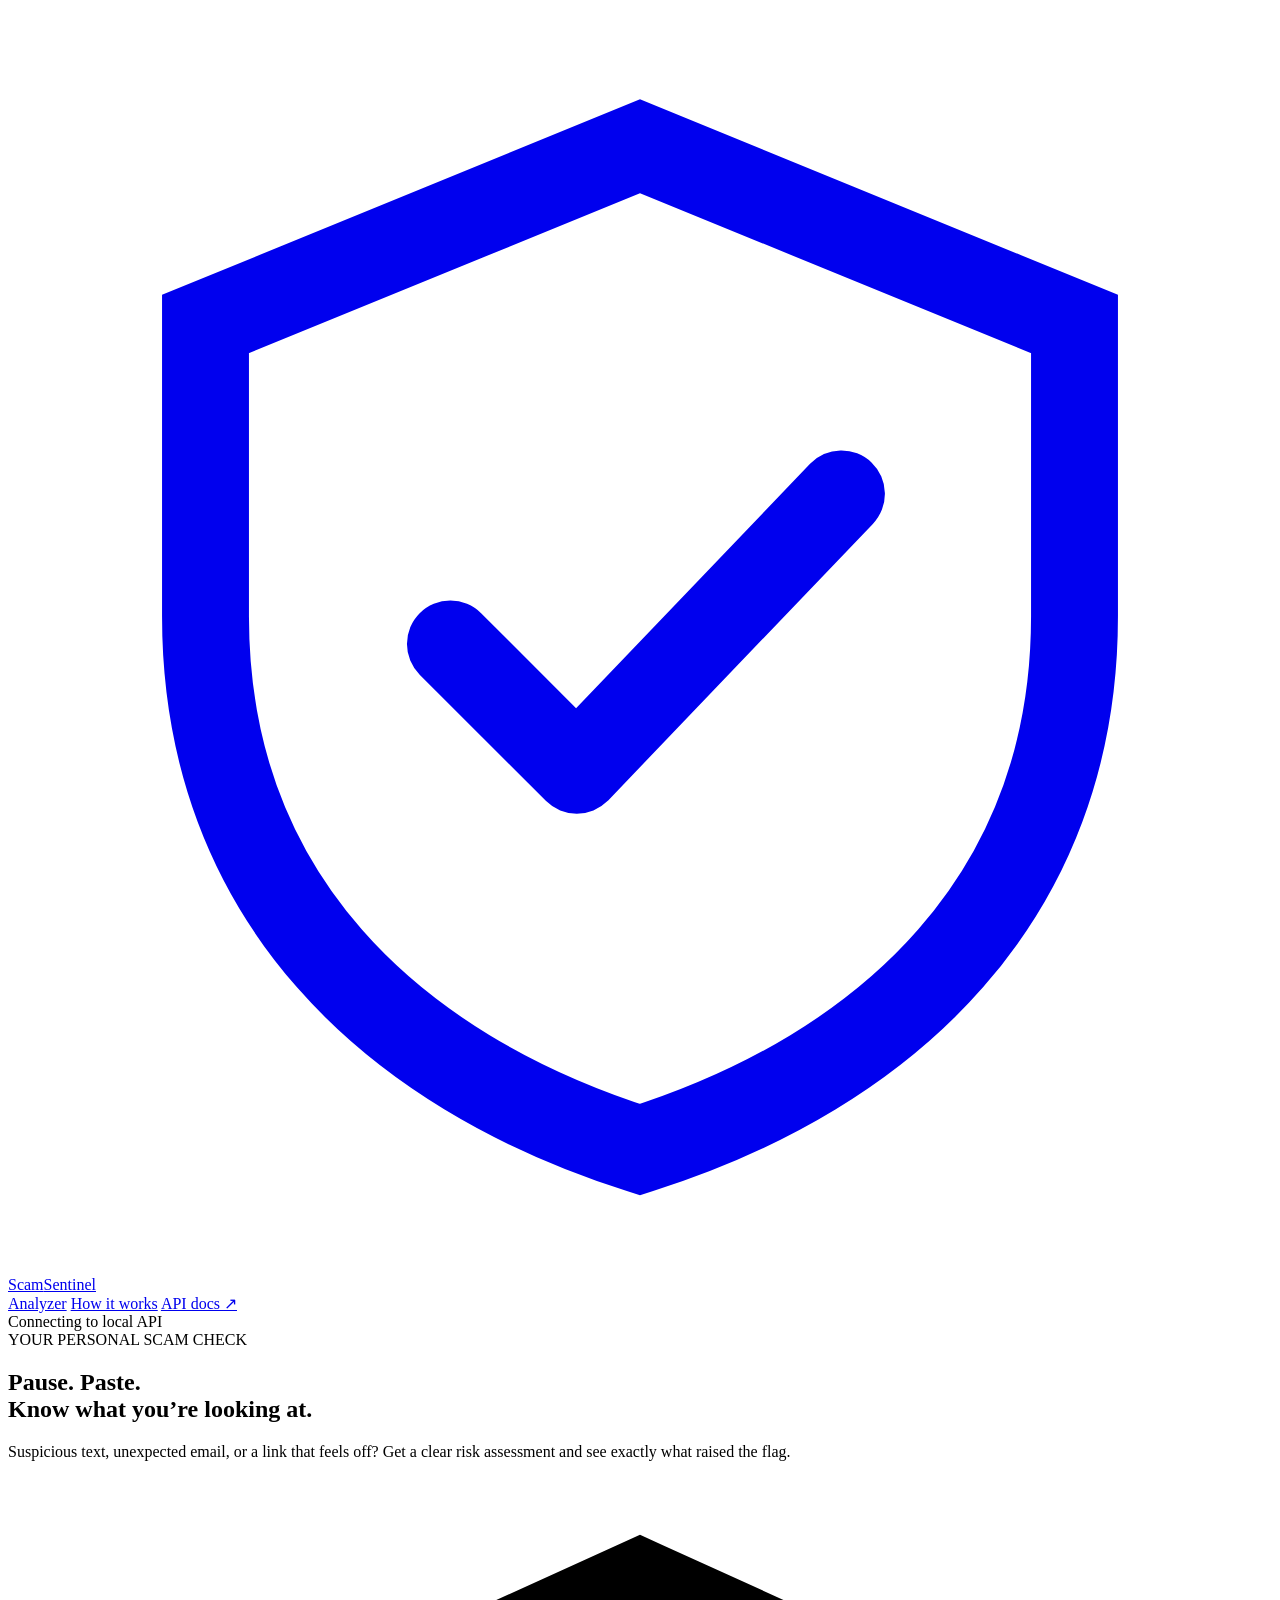
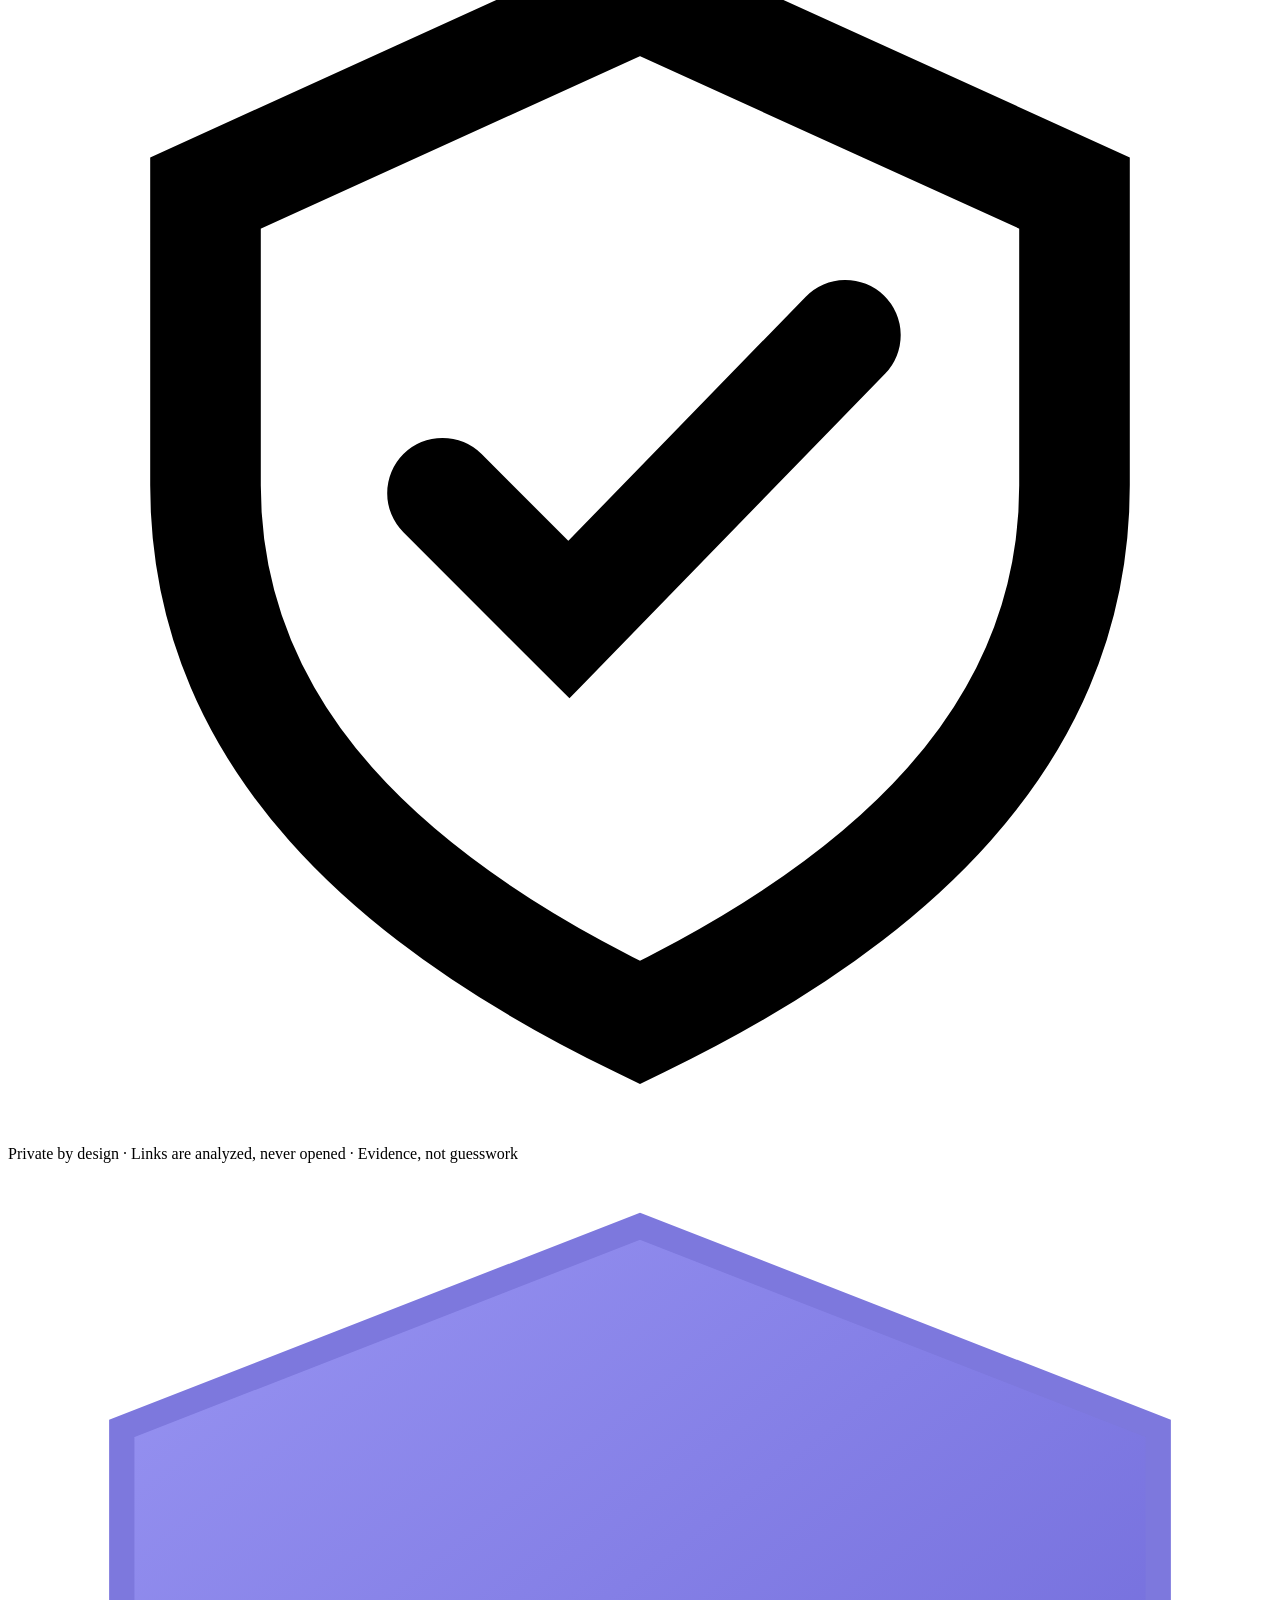
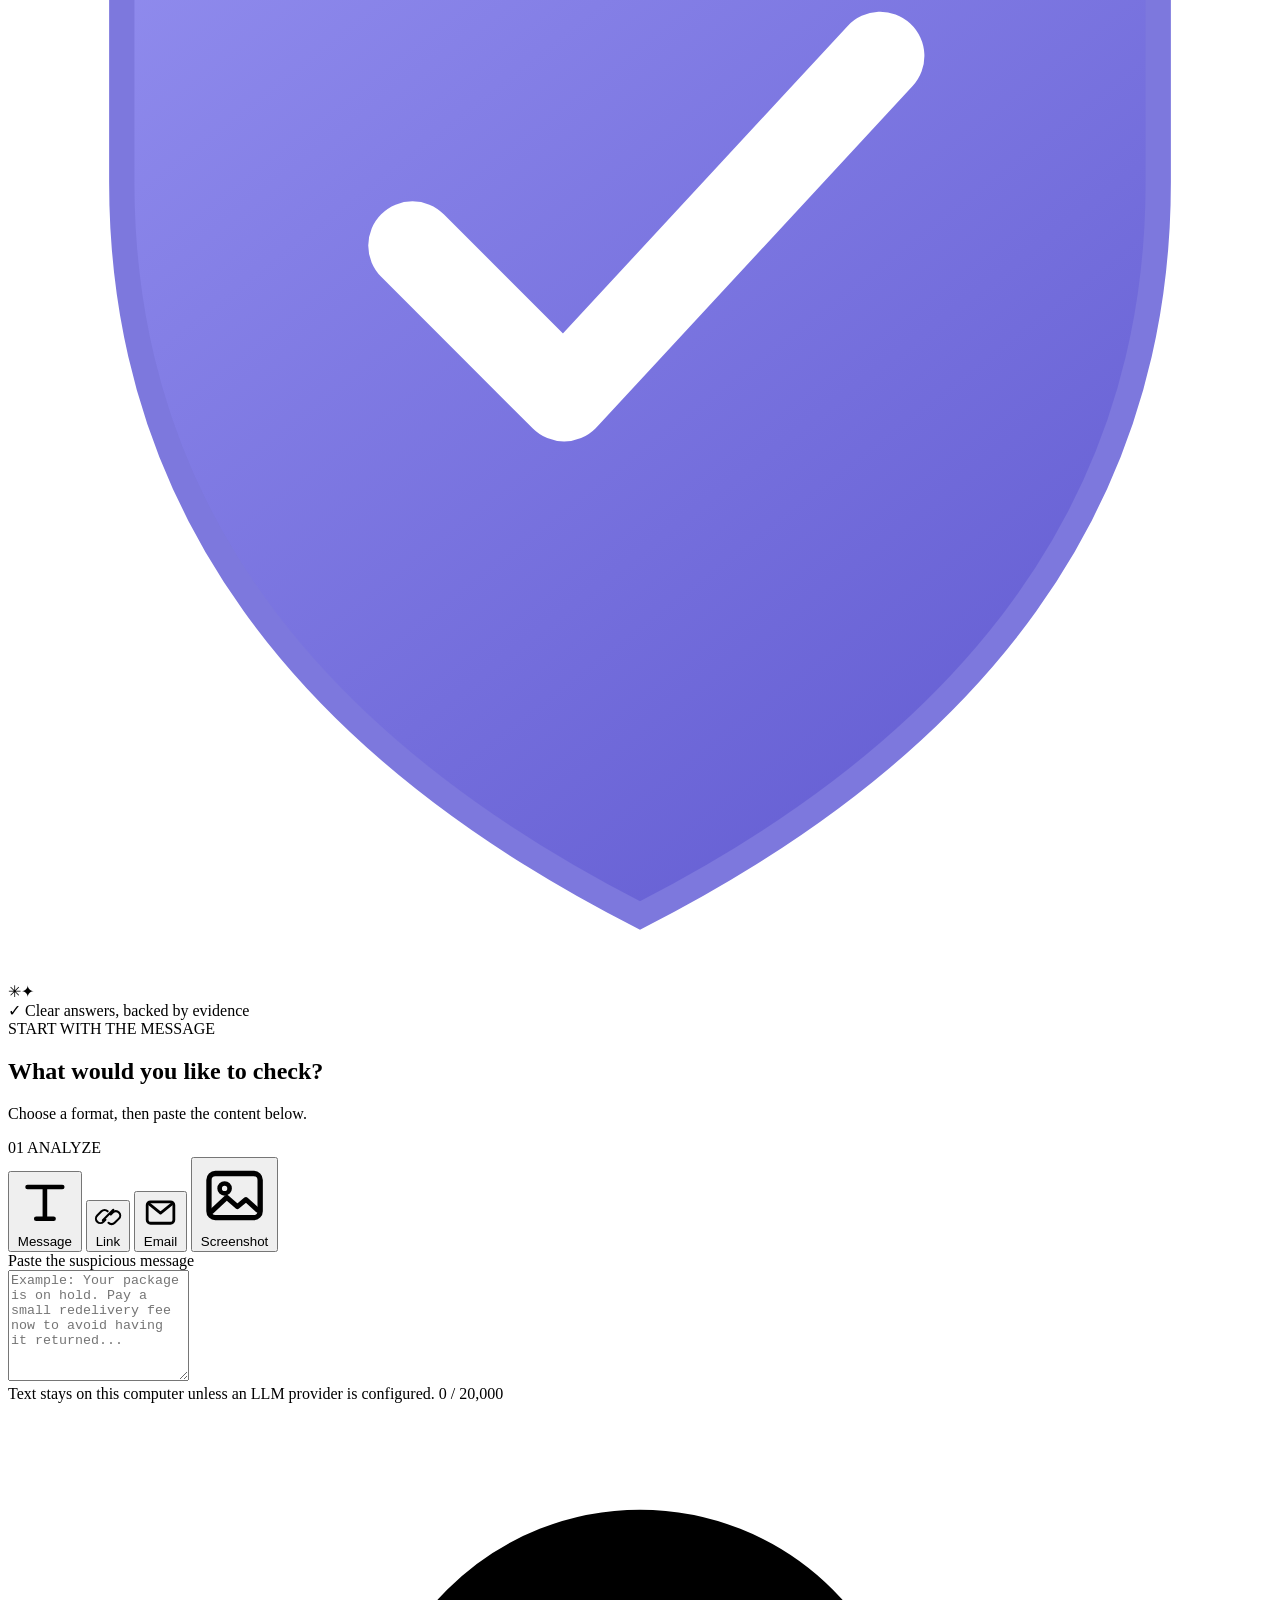
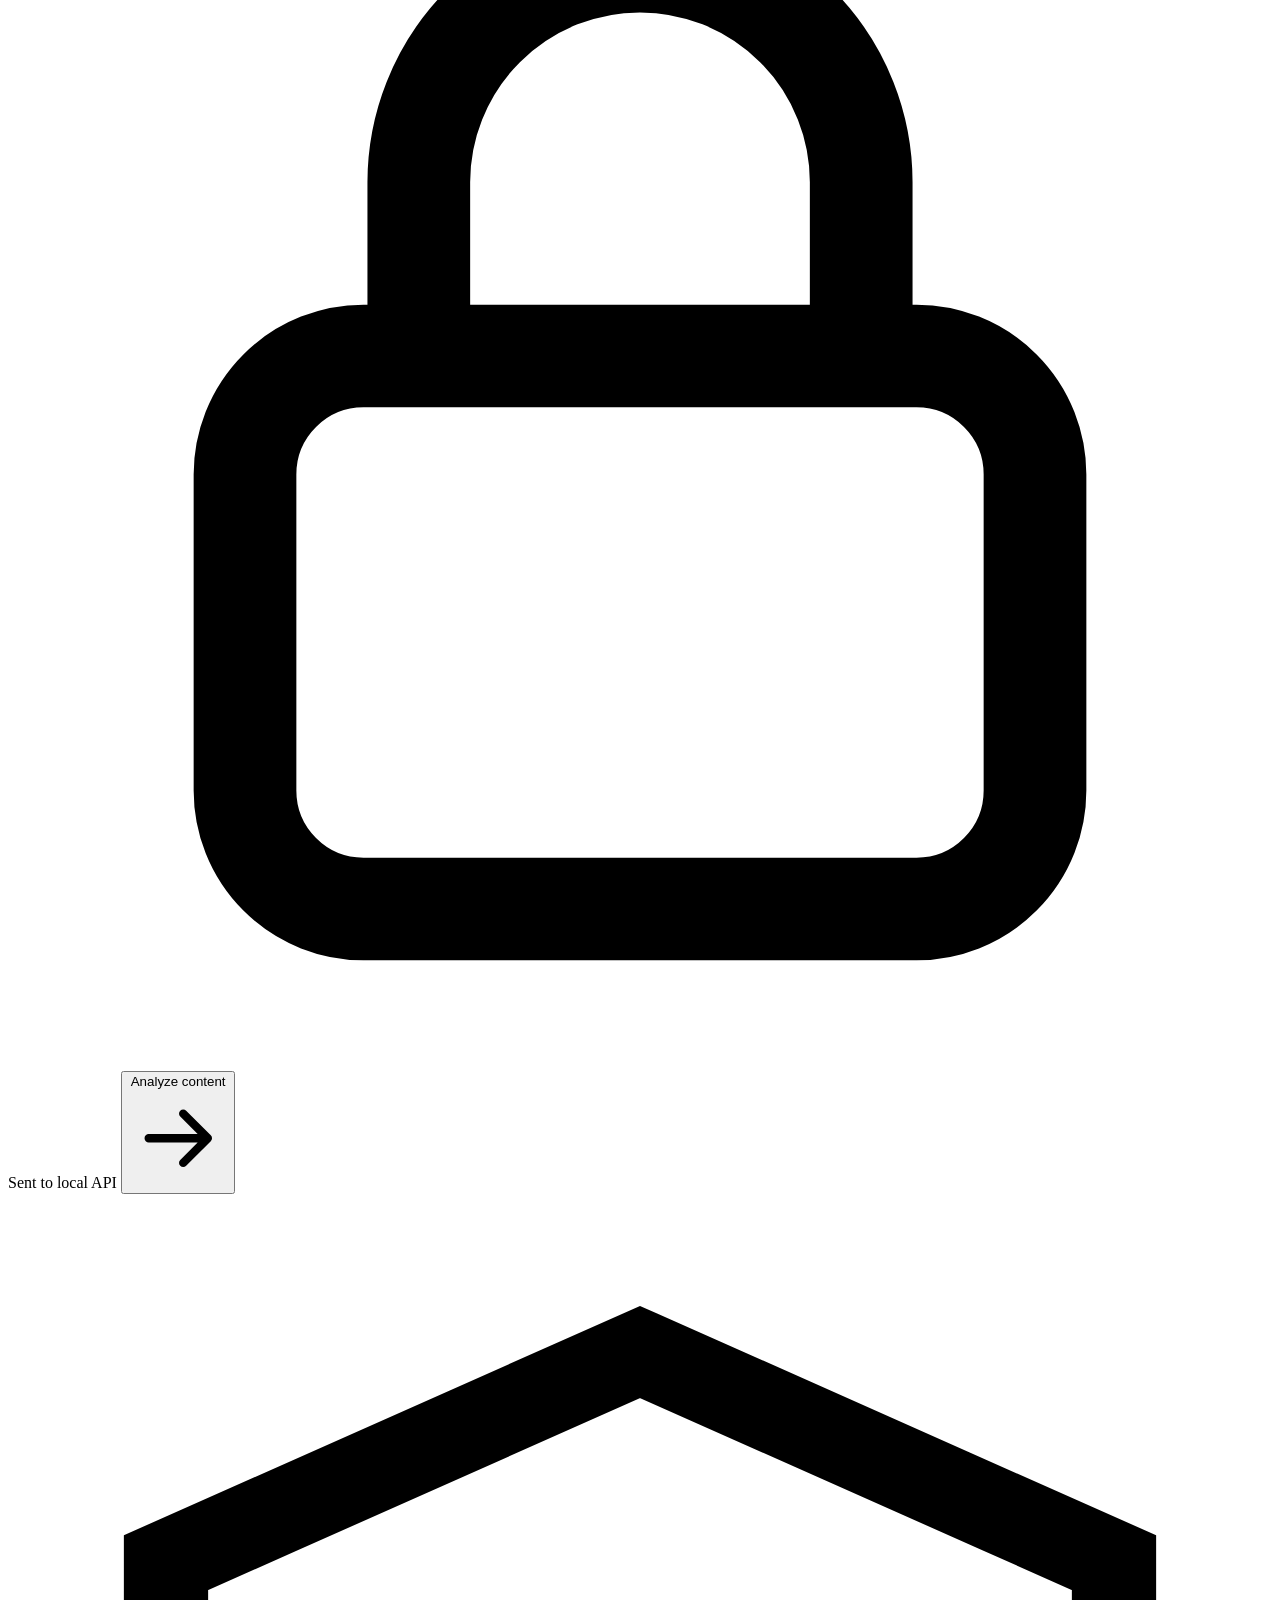
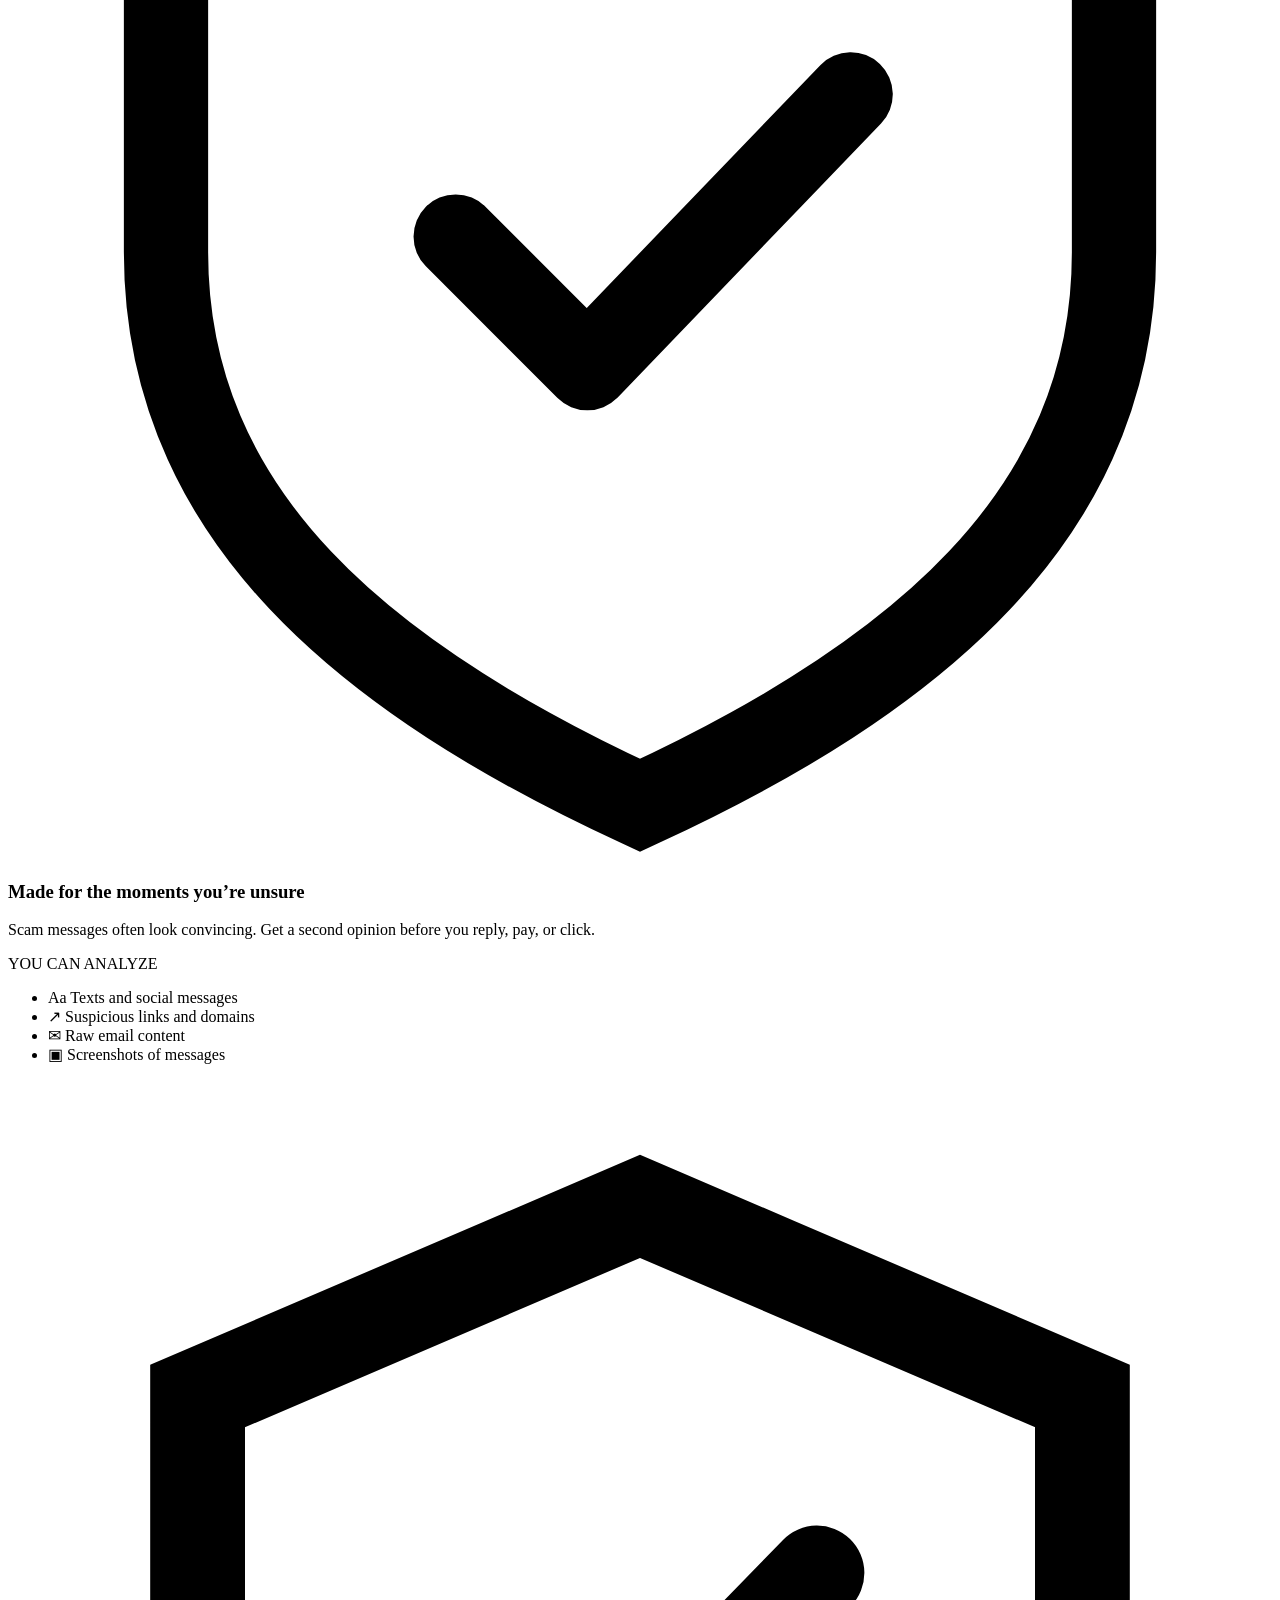
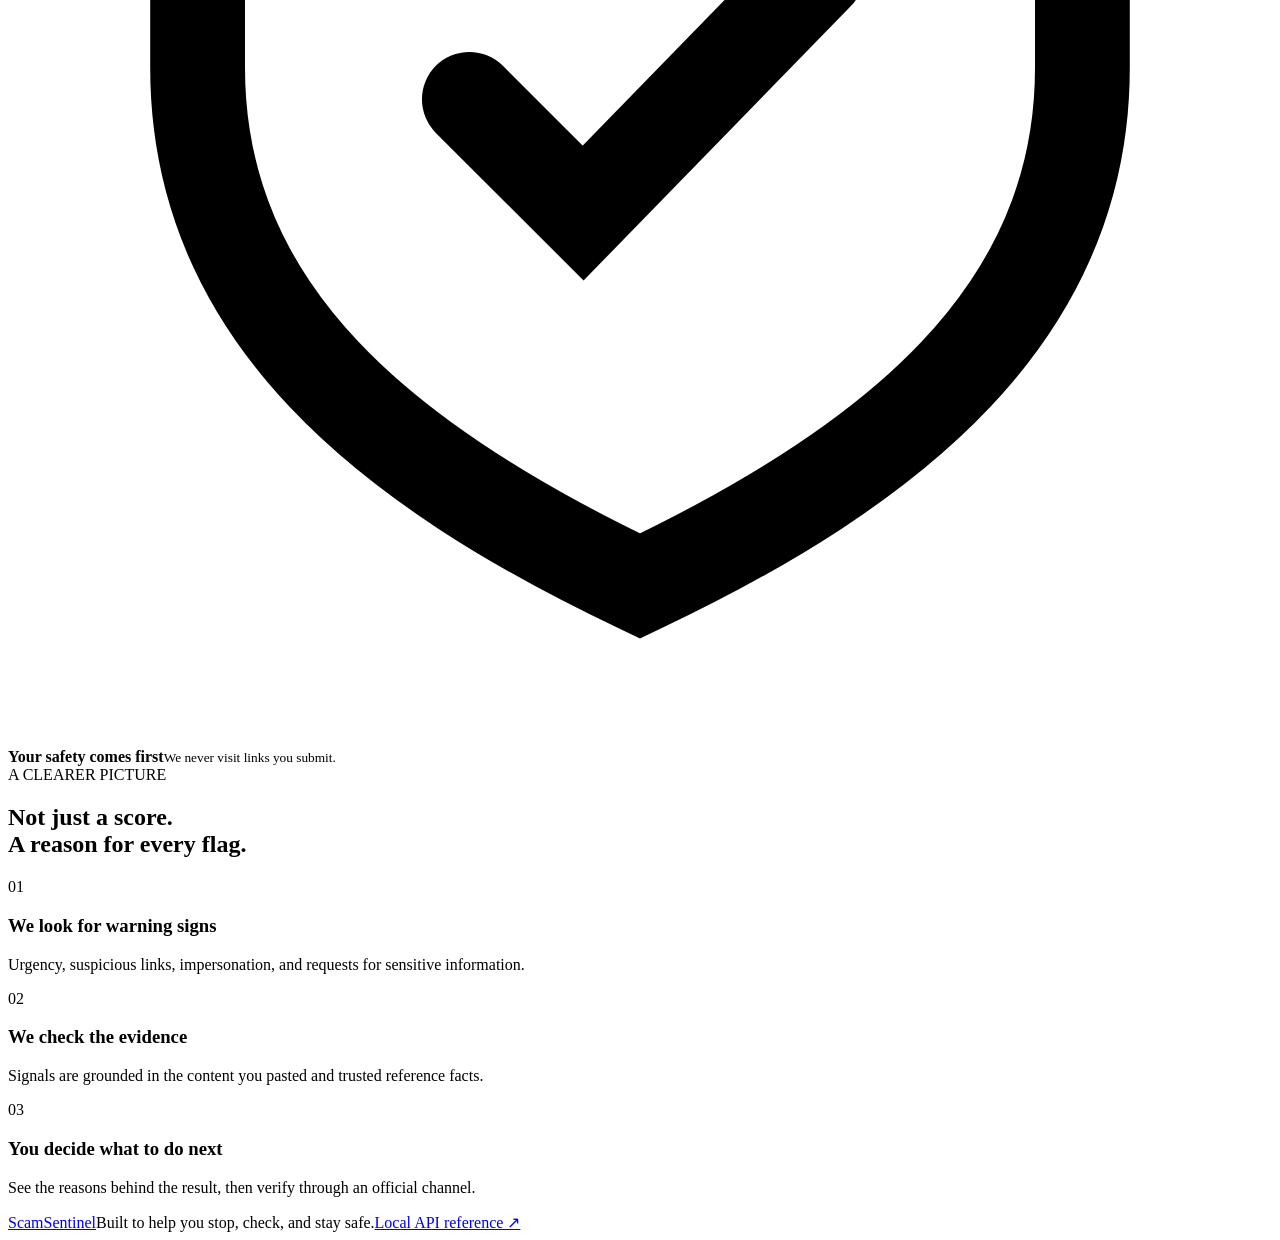
==== scamsentinel/web/index.html @ 1652f9c6 "fact-check summary" ====
<!doctype html>
<html lang="en">
  <head>
    <meta charset="utf-8">
    <meta name="viewport" content="width=device-width, initial-scale=1">
    <meta name="theme-color" content="#f7f8fc">
    <meta name="description" content="Check suspicious messages, links, and emails with ScamSentinel.">
    <title>ScamSentinel — Know before you click</title>
    <link rel="stylesheet" href="/static/app.css">
    <script src="/static/app.js" defer></script>
  </head>
  <body>
    <header class="topbar">
      <a class="brand" href="/" aria-label="ScamSentinel home">
        <span class="brand-mark" aria-hidden="true">
          <svg viewBox="0 0 32 32" fill="none">
            <path d="M16 3.5 27 8v7.4c0 7.1-4.7 11.5-11 13.5-6.3-2-11-6.4-11-13.5V8l11-4.5Z" stroke="currentColor" stroke-width="2.2"/>
            <path d="m11.2 16.1 3.2 3.2 6.7-7" stroke="currentColor" stroke-width="2.2" stroke-linecap="round" stroke-linejoin="round"/>
          </svg>
        </span>
        <span>Scam<span class="brand-light">Sentinel</span></span>
      </a>
      <nav class="topnav" aria-label="Main navigation">
        <a class="nav-link active" href="#analyzer">Analyzer</a>
        <a class="nav-link" href="#how-it-works">How it works</a>
        <a class="nav-link docs-link" href="/docs" target="_blank" rel="noreferrer">API docs <span aria-hidden="true">↗</span></a>
      </nav>
      <div class="local-status" id="api-status" role="status">
        <span class="status-dot"></span><span>Connecting to local API</span>
      </div>
    </header>

    <main>
      <section class="hero" id="analyzer">
        <div class="hero-copy">
          <div class="eyebrow"><span class="eyebrow-line"></span> YOUR PERSONAL SCAM CHECK</div>
          <h1>Pause. Paste.<br><span>Know what you’re looking at.</span></h1>
          <p class="hero-description">Suspicious text, unexpected email, or a link that feels off? Get a clear risk assessment and see exactly what raised the flag.</p>
          <div class="hero-assurance">
            <span><svg viewBox="0 0 16 16" aria-hidden="true"><path d="M8 1.5 13.5 4v3.7c0 3.2-2.4 5.3-5.5 6.8-3.1-1.5-5.5-3.6-5.5-6.8V4L8 1.5Z" fill="none" stroke="currentColor" stroke-width="1.4"/><path d="m5.5 7.8 1.6 1.6 3.5-3.6" fill="none" stroke="currentColor" stroke-width="1.4" stroke-linecap="round"/></svg> Private by design</span>
            <span class="assurance-separator">·</span>
            <span>Links are analyzed, never opened</span>
            <span class="assurance-separator">·</span>
            <span>Evidence, not guesswork</span>
          </div>
        </div>
        <div class="hero-art" aria-hidden="true">
          <div class="orbit orbit-one"></div>
          <div class="orbit orbit-two"></div>
          <div class="hero-shield">
            <svg viewBox="0 0 100 112" fill="none">
              <path d="M50 5 91 21v28c0 28-17.5 46-41 58C26.5 95 9 77 9 49V21L50 5Z" fill="url(#shieldFill)" stroke="#7D78DD" stroke-width="2"/>
              <path d="m32 54 12 12 25-27" stroke="white" stroke-width="7" stroke-linecap="round" stroke-linejoin="round"/>
              <defs><linearGradient id="shieldFill" x1="15" y1="8" x2="87" y2="101" gradientUnits="userSpaceOnUse"><stop stop-color="#9692F1"/><stop offset="1" stop-color="#625BD1"/></linearGradient></defs>
            </svg>
          </div>
          <span class="art-spark spark-one">✳</span><span class="art-spark spark-two">✦</span>
          <div class="floating-note"><span class="note-check">✓</span> Clear answers, backed by evidence</div>
        </div>
      </section>

      <section class="workspace" aria-label="Scam analysis workspace">
        <div class="analyzer-card">
          <div class="card-heading">
            <div>
              <div class="section-label">START WITH THE MESSAGE</div>
              <h2>What would you like to check?</h2>
              <p>Choose a format, then paste the content below.</p>
            </div>
            <div class="step-badge"><span>01</span> ANALYZE</div>
          </div>

          <div class="input-tabs" role="tablist" aria-label="Content type">
            <button class="input-tab selected" type="button" role="tab" aria-selected="true" data-mode="text">
              <svg viewBox="0 0 20 20" aria-hidden="true"><path d="M4 4.5h12M10 4.5v11m-3 0h6" fill="none" stroke="currentColor" stroke-width="1.6" stroke-linecap="round"/></svg>
              Message
            </button>
            <button class="input-tab" type="button" role="tab" aria-selected="false" data-mode="url">
              <svg viewBox="0 0 20 20" aria-hidden="true"><path d="M8.1 11.9 6.7 13.3a3.1 3.1 0 0 1-4.4-4.4l3-3a3.1 3.1 0 0 1 4.4 0m2.2 2.2 1.4-1.4a3.1 3.1 0 0 1 4.4 4.4l-3 3a3.1 3.1 0 0 1-4.4 0m-4-1.9 7.4-7.4" fill="none" stroke="currentColor" stroke-width="1.5" stroke-linecap="round"/></svg>
              Link
            </button>
            <button class="input-tab" type="button" role="tab" aria-selected="false" data-mode="email">
              <svg viewBox="0 0 20 20" aria-hidden="true"><rect x="2.8" y="4.2" width="14.4" height="11.6" rx="1.8" fill="none" stroke="currentColor" stroke-width="1.5"/><path d="m4 5.5 6 4.8 6-4.8" fill="none" stroke="currentColor" stroke-width="1.5" stroke-linecap="round" stroke-linejoin="round"/></svg>
              Email
            </button>
            <button class="input-tab" type="button" role="tab" aria-selected="false" data-mode="image">
              <svg viewBox="0 0 20 20" aria-hidden="true"><rect x="2.8" y="3.8" width="14.4" height="12.4" rx="1.8" fill="none" stroke="currentColor" stroke-width="1.5"/><circle cx="7.2" cy="8" r="1.4" fill="none" stroke="currentColor" stroke-width="1.3"/><path d="m3.5 14.5 4.3-4 3 2.6 2.4-2 3.3 3" fill="none" stroke="currentColor" stroke-width="1.4" stroke-linecap="round" stroke-linejoin="round"/></svg>
              Screenshot
            </button>
          </div>

          <form id="analysis-form">
            <label class="input-label" id="content-label" for="content-input">Paste the suspicious message</label>
            <div class="input-shell" id="text-shell">
              <textarea id="content-input" name="content" rows="7" maxlength="20000" placeholder="Example: Your package is on hold. Pay a small redelivery fee now to avoid having it returned..."></textarea>
              <div class="input-footer">
                <span class="input-hint" id="input-hint">Text stays on this computer unless an LLM provider is configured.</span>
                <span class="character-count"><span id="char-count">0</span> / 20,000</span>
              </div>
            </div>
            <div class="input-shell image-shell" id="image-shell" hidden>
              <input class="image-input" id="image-input" type="file" accept="image/png,image/jpeg,image/webp">
              <label class="image-drop" for="image-input">
                <img class="image-preview" id="image-preview" alt="Selected screenshot" hidden>
                <span class="image-drop-text" id="image-drop-text">Choose a screenshot or drop it here<small>PNG, JPEG or WebP · up to 5 MB</small></span>
              </label>
              <div class="input-footer">
                <span class="input-hint">The screenshot is sent to Groq’s vision model to read its text. Location and other metadata are removed first.</span>
                <span class="character-count" id="image-meta"></span>
              </div>
            </div>
            <div class="form-actions">
              <span class="secure-note"><svg viewBox="0 0 16 16" aria-hidden="true"><rect x="3" y="7" width="10" height="7" rx="1.5" fill="none" stroke="currentColor" stroke-width="1.3"/><path d="M5.2 7V4.8a2.8 2.8 0 0 1 5.6 0V7" fill="none" stroke="currentColor" stroke-width="1.3"/></svg> Sent to local API</span>
              <button class="analyze-button" id="analyze-button" type="submit">
                <span class="button-label">Analyze content</span>
                <span class="button-spinner" aria-hidden="true"></span>
                <svg class="button-arrow" viewBox="0 0 20 20" aria-hidden="true"><path d="M4 10h12m-5-5 5 5-5 5" fill="none" stroke="currentColor" stroke-width="1.7" stroke-linecap="round" stroke-linejoin="round"/></svg>
              </button>
            </div>
            <p class="form-error" id="form-error" role="alert" hidden></p>
          </form>
        </div>

        <aside class="side-column">
          <div class="guide-card">
            <div class="guide-icon"><svg viewBox="0 0 24 24" aria-hidden="true"><path d="M12 3 21 7v5.5c0 5-3.8 8.1-9 10.5-5.2-2.4-9-5.5-9-10.5V7l9-4Z" fill="none" stroke="currentColor" stroke-width="1.6"/><path d="M8.5 12.2 11 14.7l5-5.2" fill="none" stroke="currentColor" stroke-width="1.6" stroke-linecap="round" stroke-linejoin="round"/></svg></div>
            <h3>Made for the moments you’re unsure</h3>
            <p>Scam messages often look convincing. Get a second opinion before you reply, pay, or click.</p>
            <div class="guide-divider"></div>
            <div class="guide-list-title">YOU CAN ANALYZE</div>
            <ul class="supported-list">
              <li><span class="list-icon">Aa</span> Texts and social messages</li>
              <li><span class="list-icon">↗</span> Suspicious links and domains</li>
              <li><span class="list-icon">✉</span> Raw email content</li>
              <li><span class="list-icon">▣</span> Screenshots of messages</li>
            </ul>
          </div>
          <div class="privacy-card">
            <span class="privacy-icon"><svg viewBox="0 0 20 20" aria-hidden="true"><path d="M10 2 17 5v4.3c0 3.9-3 6.3-7 8.2-4-1.9-7-4.3-7-8.2V5l7-3Z" fill="none" stroke="currentColor" stroke-width="1.5"/><path d="m7.3 9.8 1.8 1.8 3.7-3.8" fill="none" stroke="currentColor" stroke-width="1.5" stroke-linecap="round"/></svg></span>
            <span><strong>Your safety comes first</strong><small>We never visit links you submit.</small></span>
          </div>
        </aside>
      </section>

      <section class="result-section" id="result-section" aria-live="polite" hidden>
        <div class="result-heading">
          <div>
            <div class="section-label">YOUR ANALYSIS</div>
            <h2>Here’s what we found</h2>
          </div>
          <button class="text-button" id="new-analysis" type="button">← New analysis</button>
        </div>
        <div class="result-card" id="result-card">
          <div class="score-panel">
            <div class="score-ring" id="score-ring">
              <div class="score-inner"><strong id="risk-score">0</strong><span>of 100</span></div>
            </div>
            <span class="score-caption">RISK SCORE</span>
          </div>
          <div class="result-content">
            <div class="verdict-row"><span class="verdict-pill" id="verdict-pill"></span><span class="result-meta" id="result-meta"></span></div>
            <h3 id="result-title"></h3>
            <p class="result-summary" id="result-summary"></p>
            <div class="result-notes" id="result-notes" hidden></div>
            <div class="next-steps" id="next-steps" hidden>
              <div class="evidence-heading"><span>What to do next</span></div>
              <ol class="next-steps-list" id="next-steps-list"></ol>
            </div>
            <div class="domain-explanations" id="domain-explanations" hidden>
              <div class="evidence-heading"><span>Why the link looks fake</span></div>
              <div id="domain-explanations-list"></div>
            </div>
            <div class="fact-checks" id="fact-checks" hidden>
              <div class="evidence-heading"><span>Fact check</span><span id="fact-check-count"></span></div>
              <table class="fact-table">
                <thead><tr><th>Claim</th><th>Checked against</th><th>Result</th></tr></thead>
                <tbody id="fact-check-rows"></tbody>
              </table>
            </div>
            <div class="evidence-heading"><span>Signals detected</span><span id="signal-count"></span></div>
            <div class="evidence-list" id="evidence-list"></div>
            <div class="result-footer"><span id="analysis-id"></span><span>Use your judgment; this is an aid, not a guarantee.</span></div>
          </div>
        </div>
      </section>

      <section class="how-section" id="how-it-works">
        <div class="how-intro">
          <div class="section-label">A CLEARER PICTURE</div>
          <h2>Not just a score.<br><span>A reason for every flag.</span></h2>
        </div>
        <div class="how-step"><span class="how-number">01</span><div><h3>We look for warning signs</h3><p>Urgency, suspicious links, impersonation, and requests for sensitive information.</p></div></div>
        <div class="how-step"><span class="how-number">02</span><div><h3>We check the evidence</h3><p>Signals are grounded in the content you pasted and trusted reference facts.</p></div></div>
        <div class="how-step"><span class="how-number">03</span><div><h3>You decide what to do next</h3><p>See the reasons behind the result, then verify through an official channel.</p></div></div>
      </section>
    </main>

    <footer class="page-footer"><a class="footer-brand" href="/">ScamSentinel</a><span>Built to help you stop, check, and stay safe.</span><a href="/docs" target="_blank" rel="noreferrer">Local API reference ↗</a></footer>
  </body>
</html>
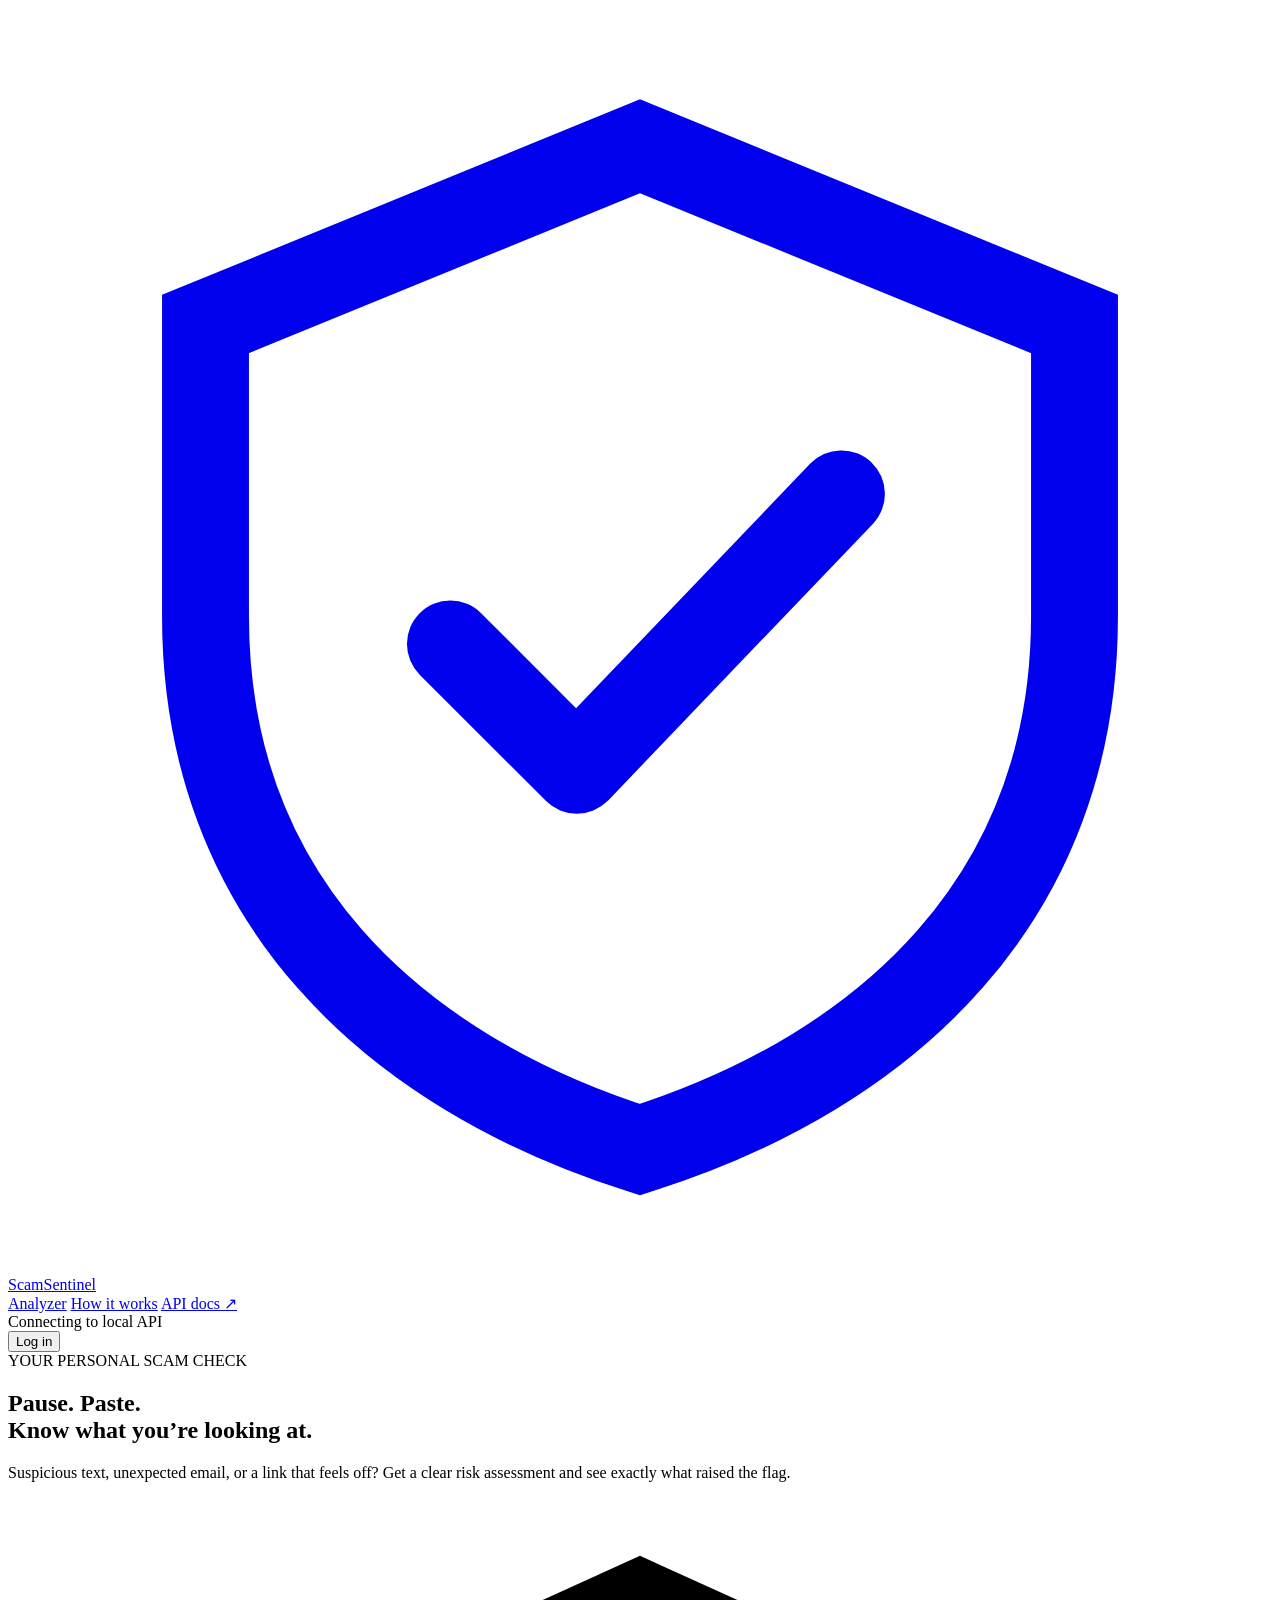
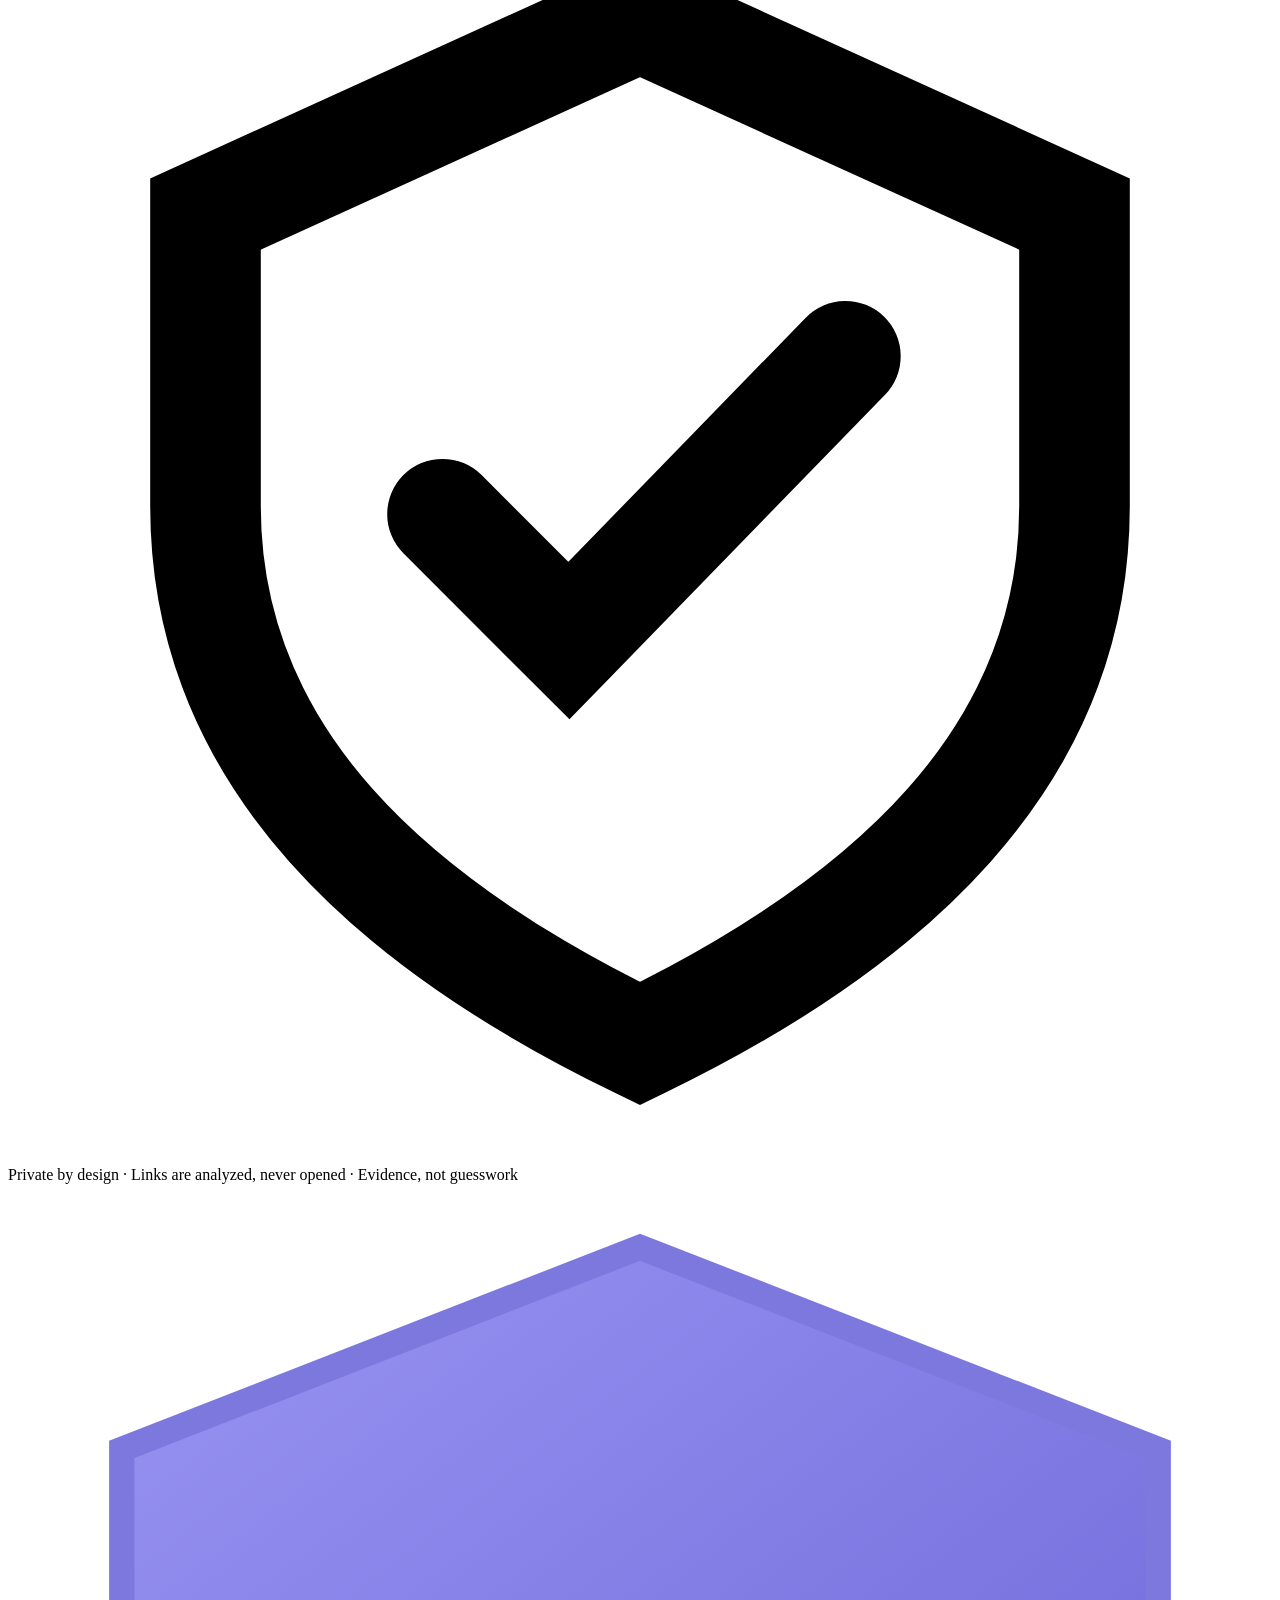
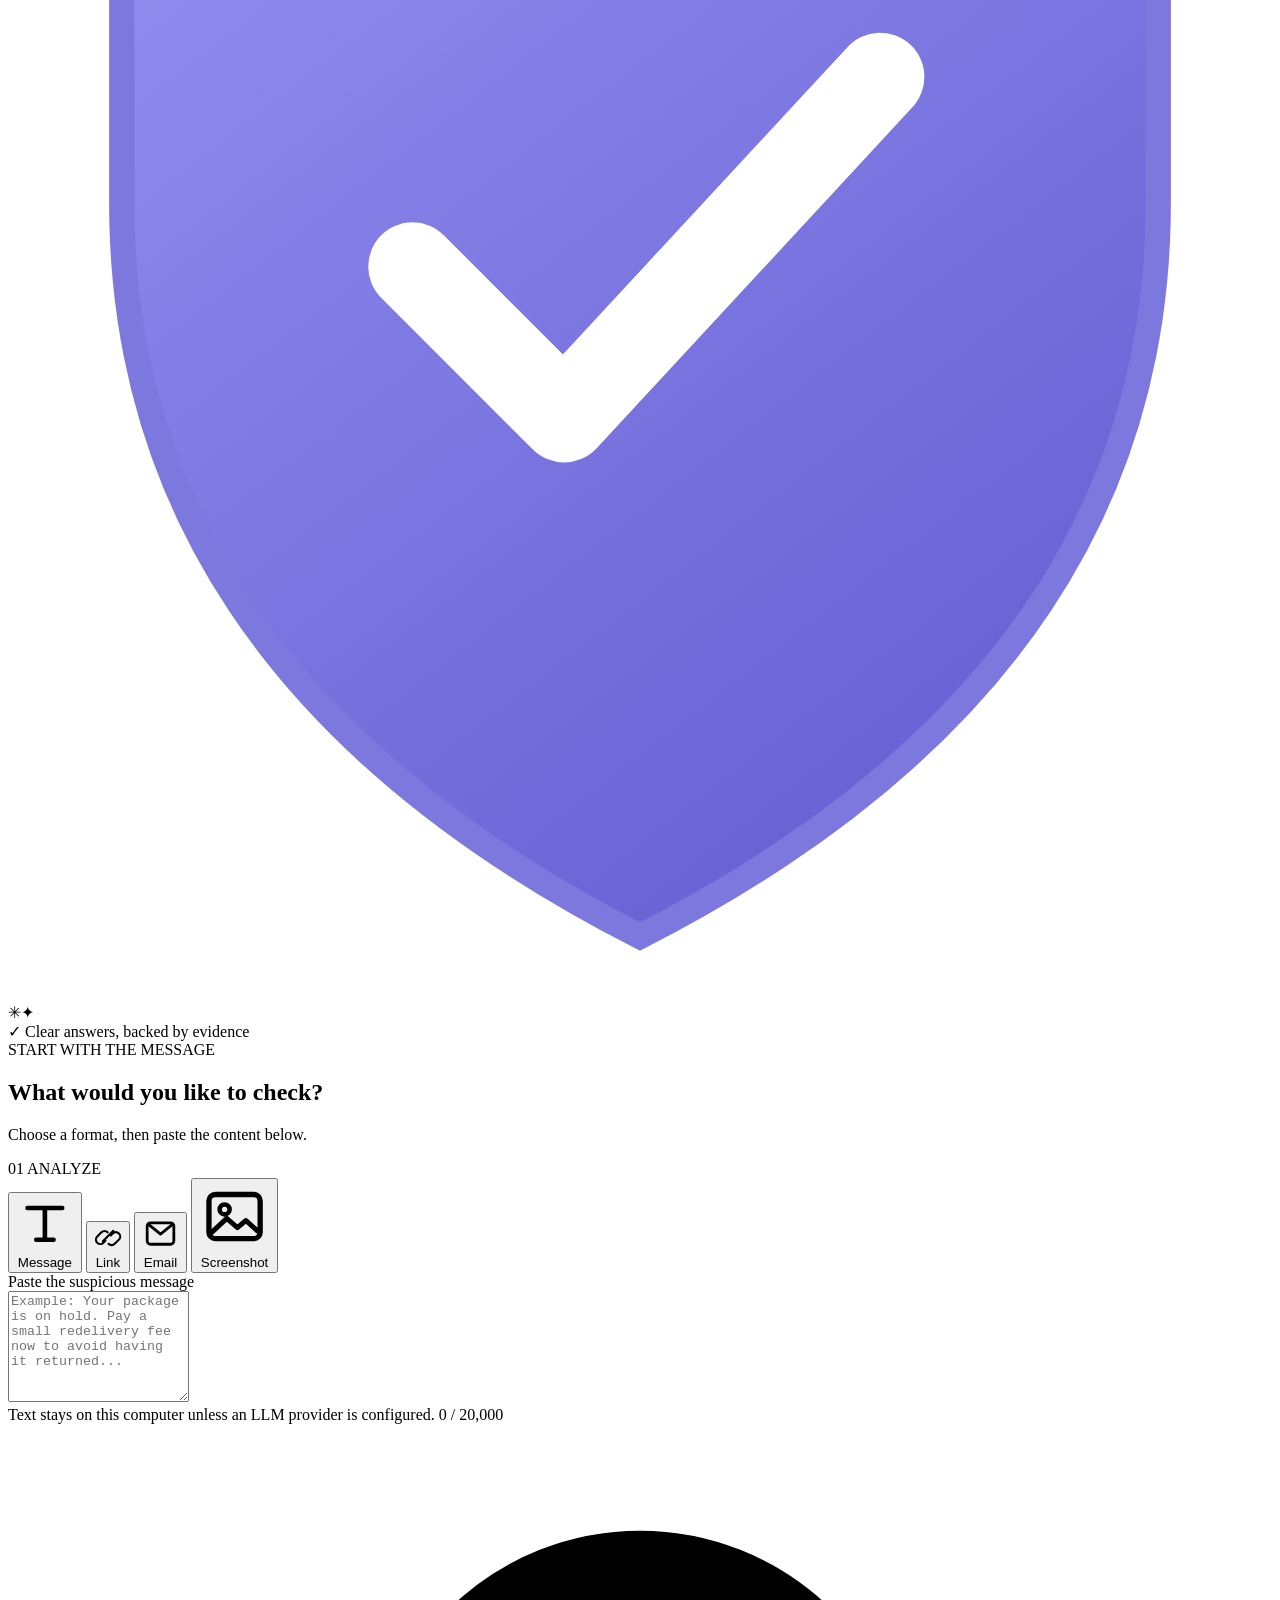
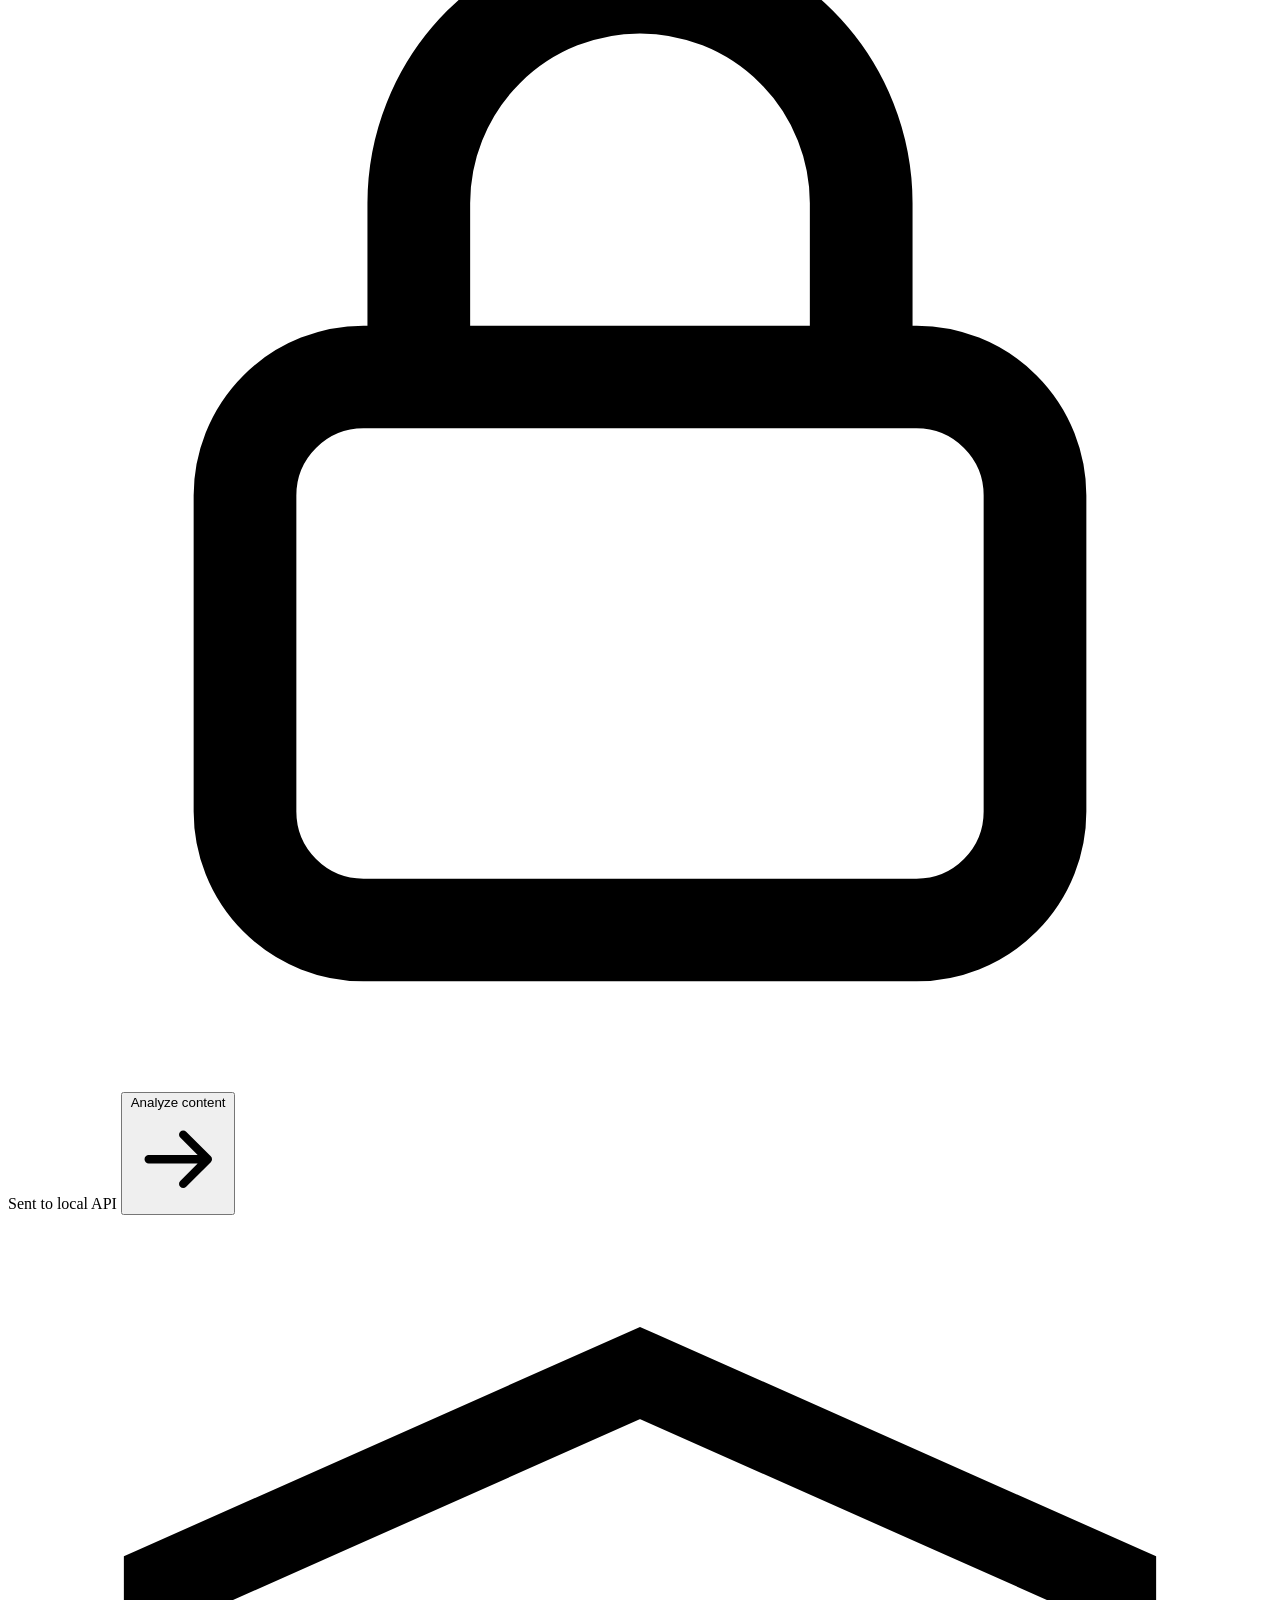
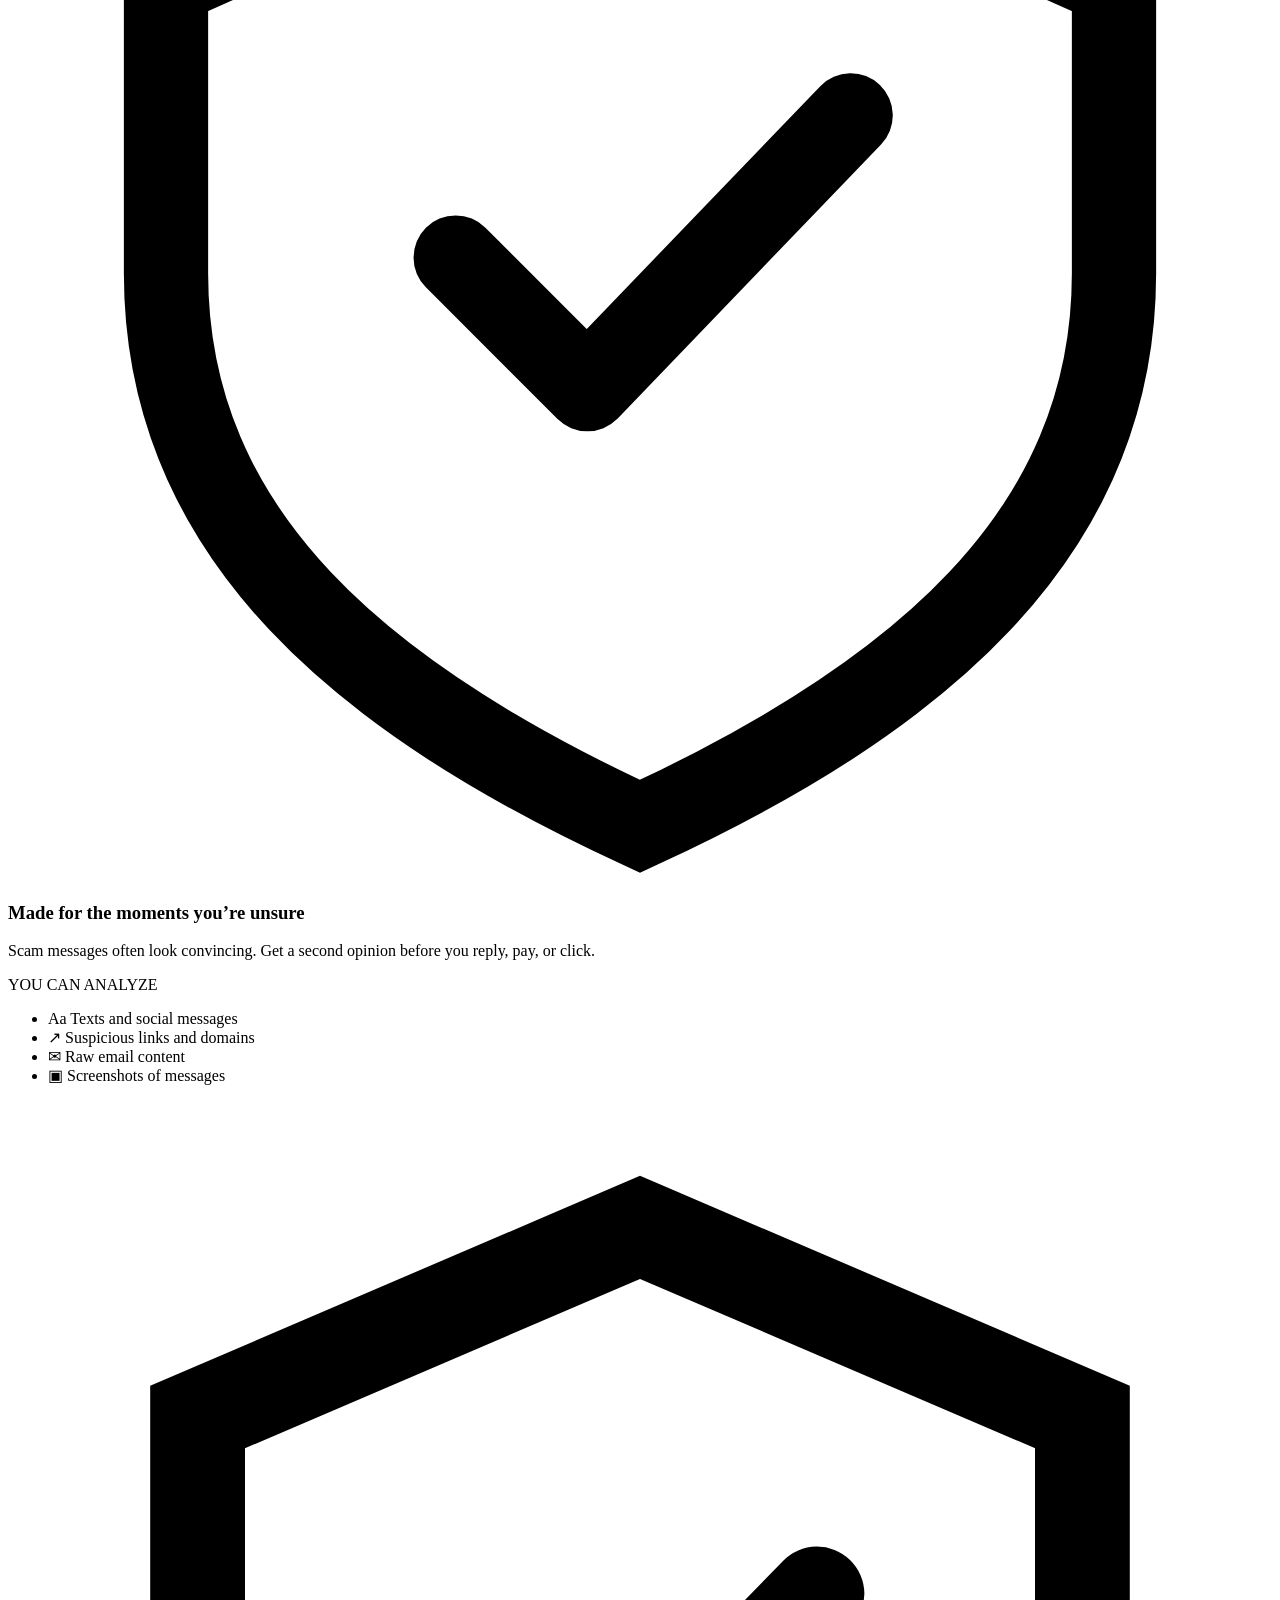
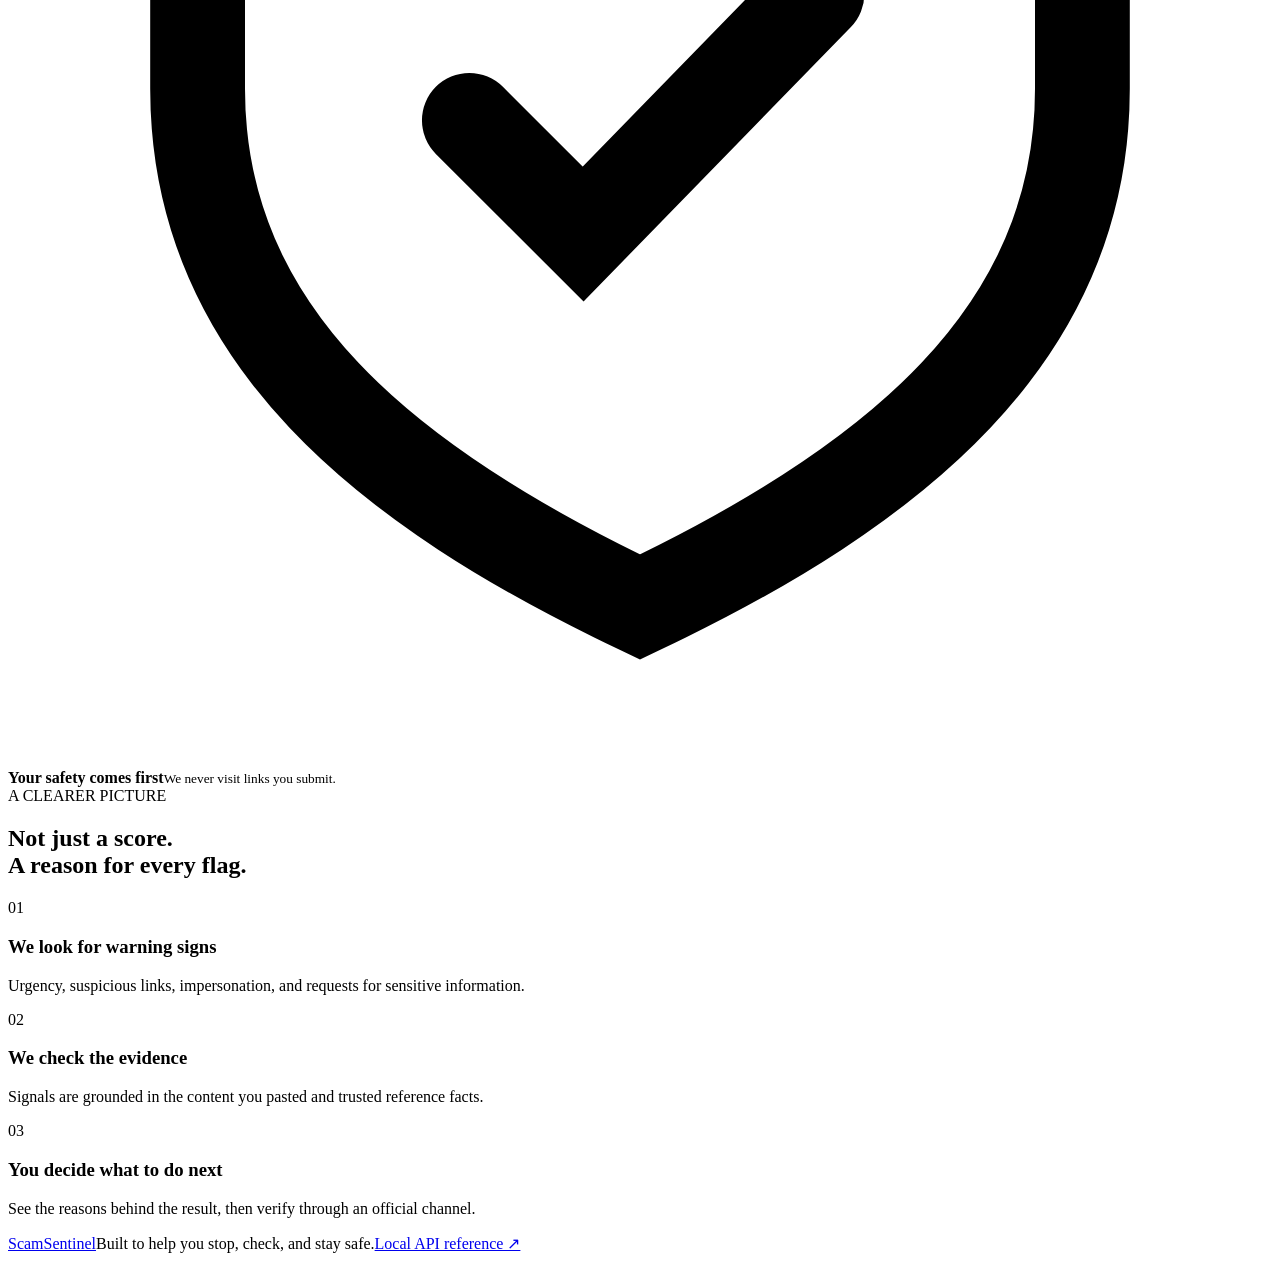
==== commit b6d1ba1b: "log in feature" ====
--- a/scamsentinel/web/index.html
+++ b/scamsentinel/web/index.html
@@ -8,6 +8,7 @@
     <title>ScamSentinel — Know before you click</title>
     <link rel="stylesheet" href="/static/app.css">
     <script src="/static/app.js" defer></script>
+    <script src="/static/account-menu.js" defer></script>
   </head>
   <body>
     <header class="topbar">
@@ -28,6 +29,32 @@
       <div class="local-status" id="api-status" role="status">
         <span class="status-dot"></span><span>Connecting to local API</span>
       </div>
+      <div class="account-menu" id="account-menu">
+        <button type="button" class="account-button" id="account-button" aria-haspopup="true" aria-expanded="false" aria-controls="account-panel">
+          <span class="account-icon" aria-hidden="true"></span><span class="account-button-label" id="account-button-label">Log in</span>
+        </button>
+        <div class="account-panel" id="account-panel" hidden>
+          <div id="account-signed-out">
+            <div class="auth-toggle" role="group" aria-label="Account action">
+              <button type="button" class="auth-tab selected" data-menu-mode="login" aria-pressed="true">Log in</button>
+              <button type="button" class="auth-tab" data-menu-mode="register" aria-pressed="false">Create account</button>
+            </div>
+            <form class="account-form" id="account-form">
+              <label>Email<input type="email" name="email" autocomplete="email" required maxlength="254"></label>
+              <label>Password<input type="password" name="password" autocomplete="current-password" required minlength="10" maxlength="128"></label>
+              <p class="account-hint" id="account-hint" hidden>At least 10 characters.</p>
+              <button class="analyze-button" type="submit" id="account-submit">Log in</button>
+              <p class="auth-error" id="account-error" role="alert" hidden></p>
+            </form>
+            <p class="account-note">Your account and saved analyses stay on this ScamSentinel installation.</p>
+          </div>
+          <div class="account-signed-in" id="account-signed-in" hidden>
+            <span class="account-email" id="account-menu-email"></span>
+            <a class="account-link" href="/saved">Saved analyses</a>
+            <button type="button" class="text-button account-logout" id="account-logout">Log out</button>
+          </div>
+        </div>
+      </div>
     </header>
 
     <main>
@@ -162,9 +189,19 @@
             <h3 id="result-title"></h3>
             <p class="result-summary" id="result-summary"></p>
             <div class="result-notes" id="result-notes" hidden></div>
+            <div class="scenario" id="scenario" hidden>
+              <span class="scenario-label" id="scenario-label"></span>
+              <strong class="scenario-name" id="scenario-name"></strong>
+              <p class="scenario-description" id="scenario-description"></p>
+              <span class="scenario-meta" id="scenario-meta"></span>
+            </div>
             <div class="next-steps" id="next-steps" hidden>
               <div class="evidence-heading"><span>What to do next</span></div>
               <ol class="next-steps-list" id="next-steps-list"></ol>
+            </div>
+            <div class="resources" id="resources" hidden>
+              <div class="evidence-heading"><span>Learn more</span></div>
+              <ul class="resource-list" id="resource-list"></ul>
             </div>
             <div class="domain-explanations" id="domain-explanations" hidden>
               <div class="evidence-heading"><span>Why the link looks fake</span></div>
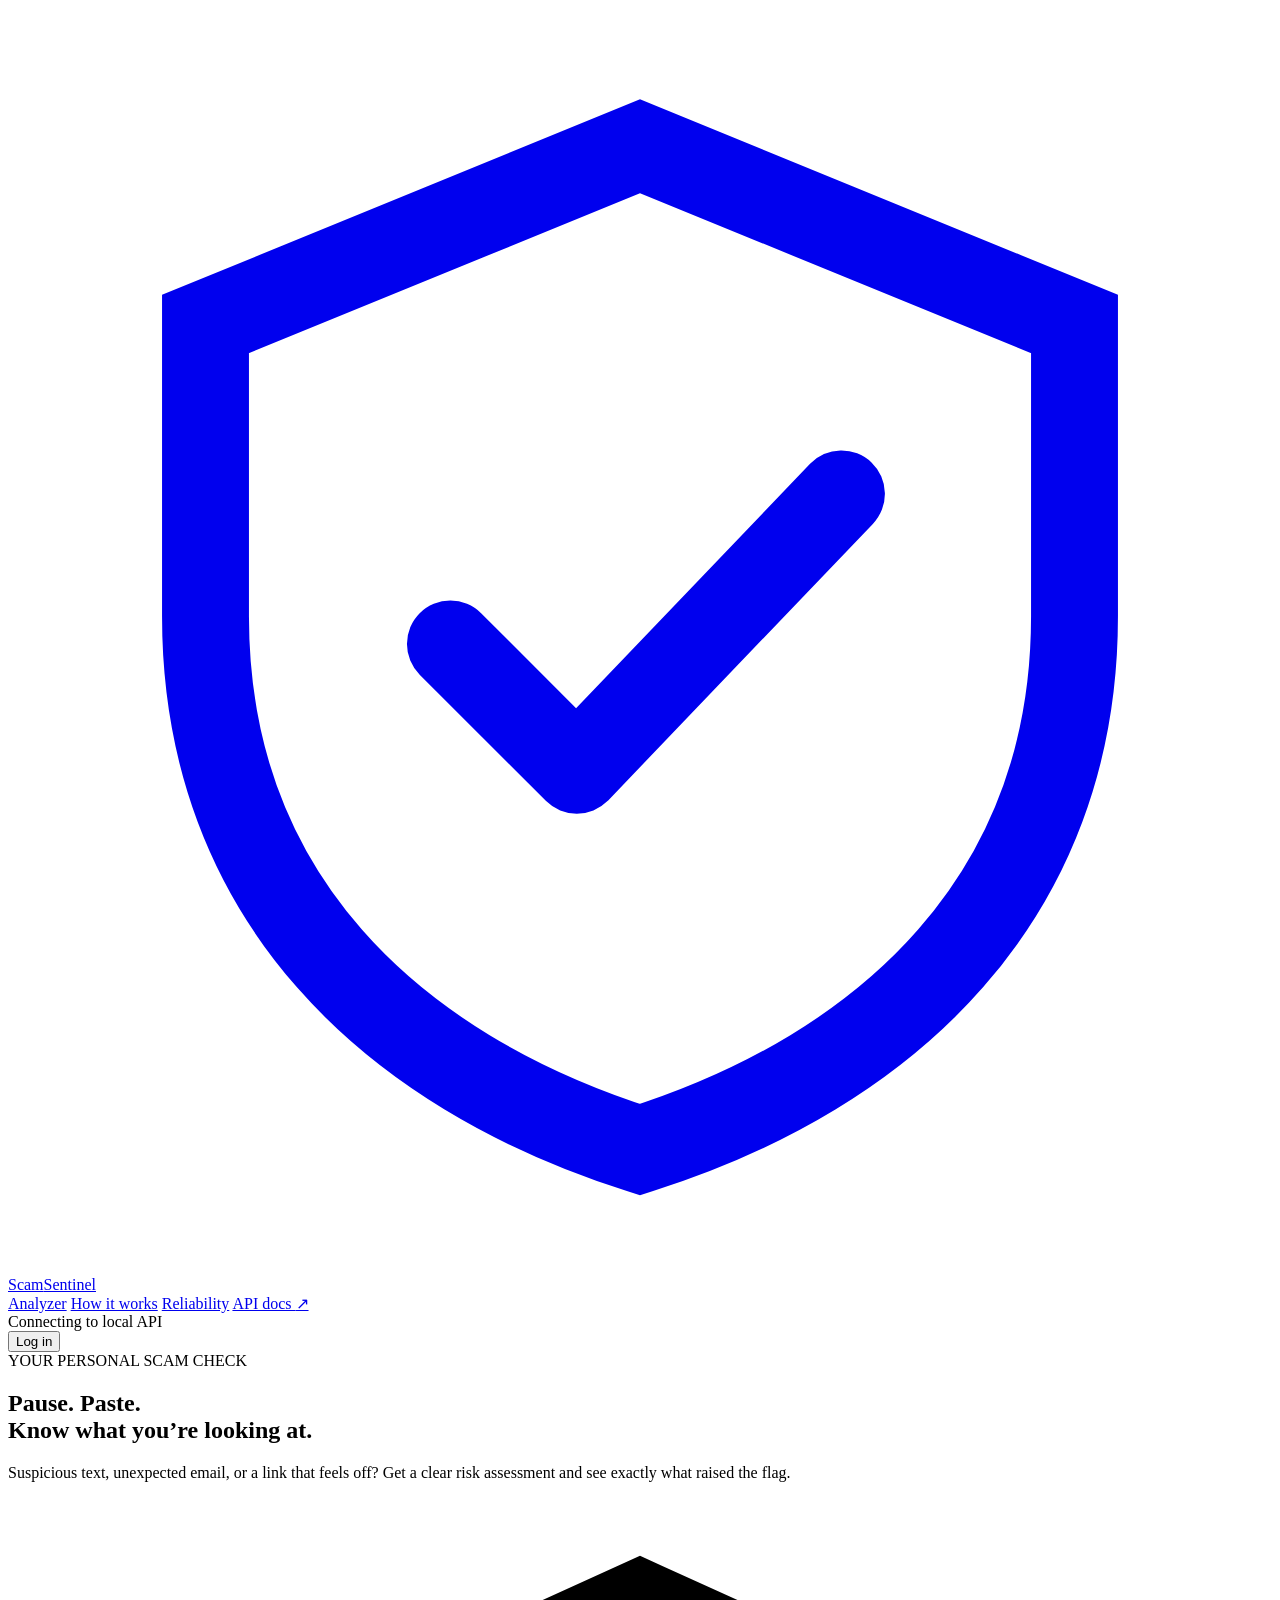
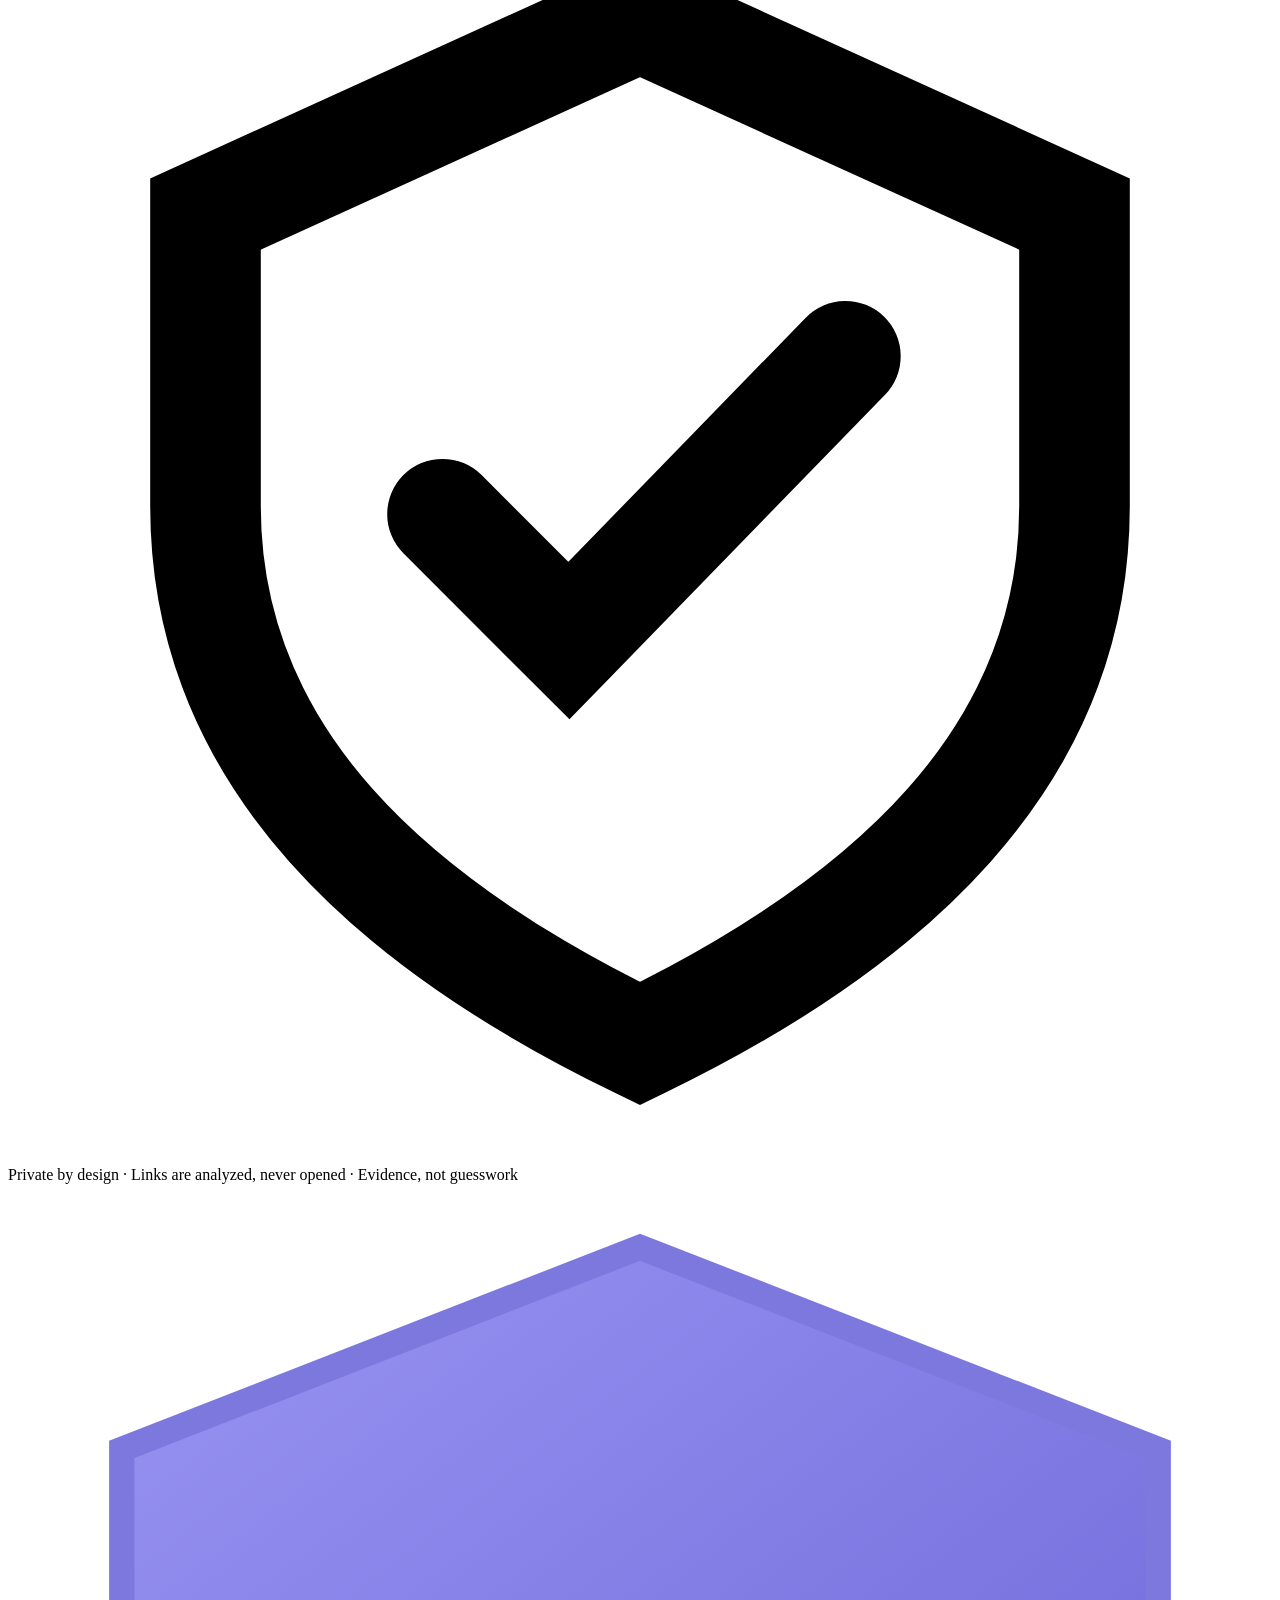
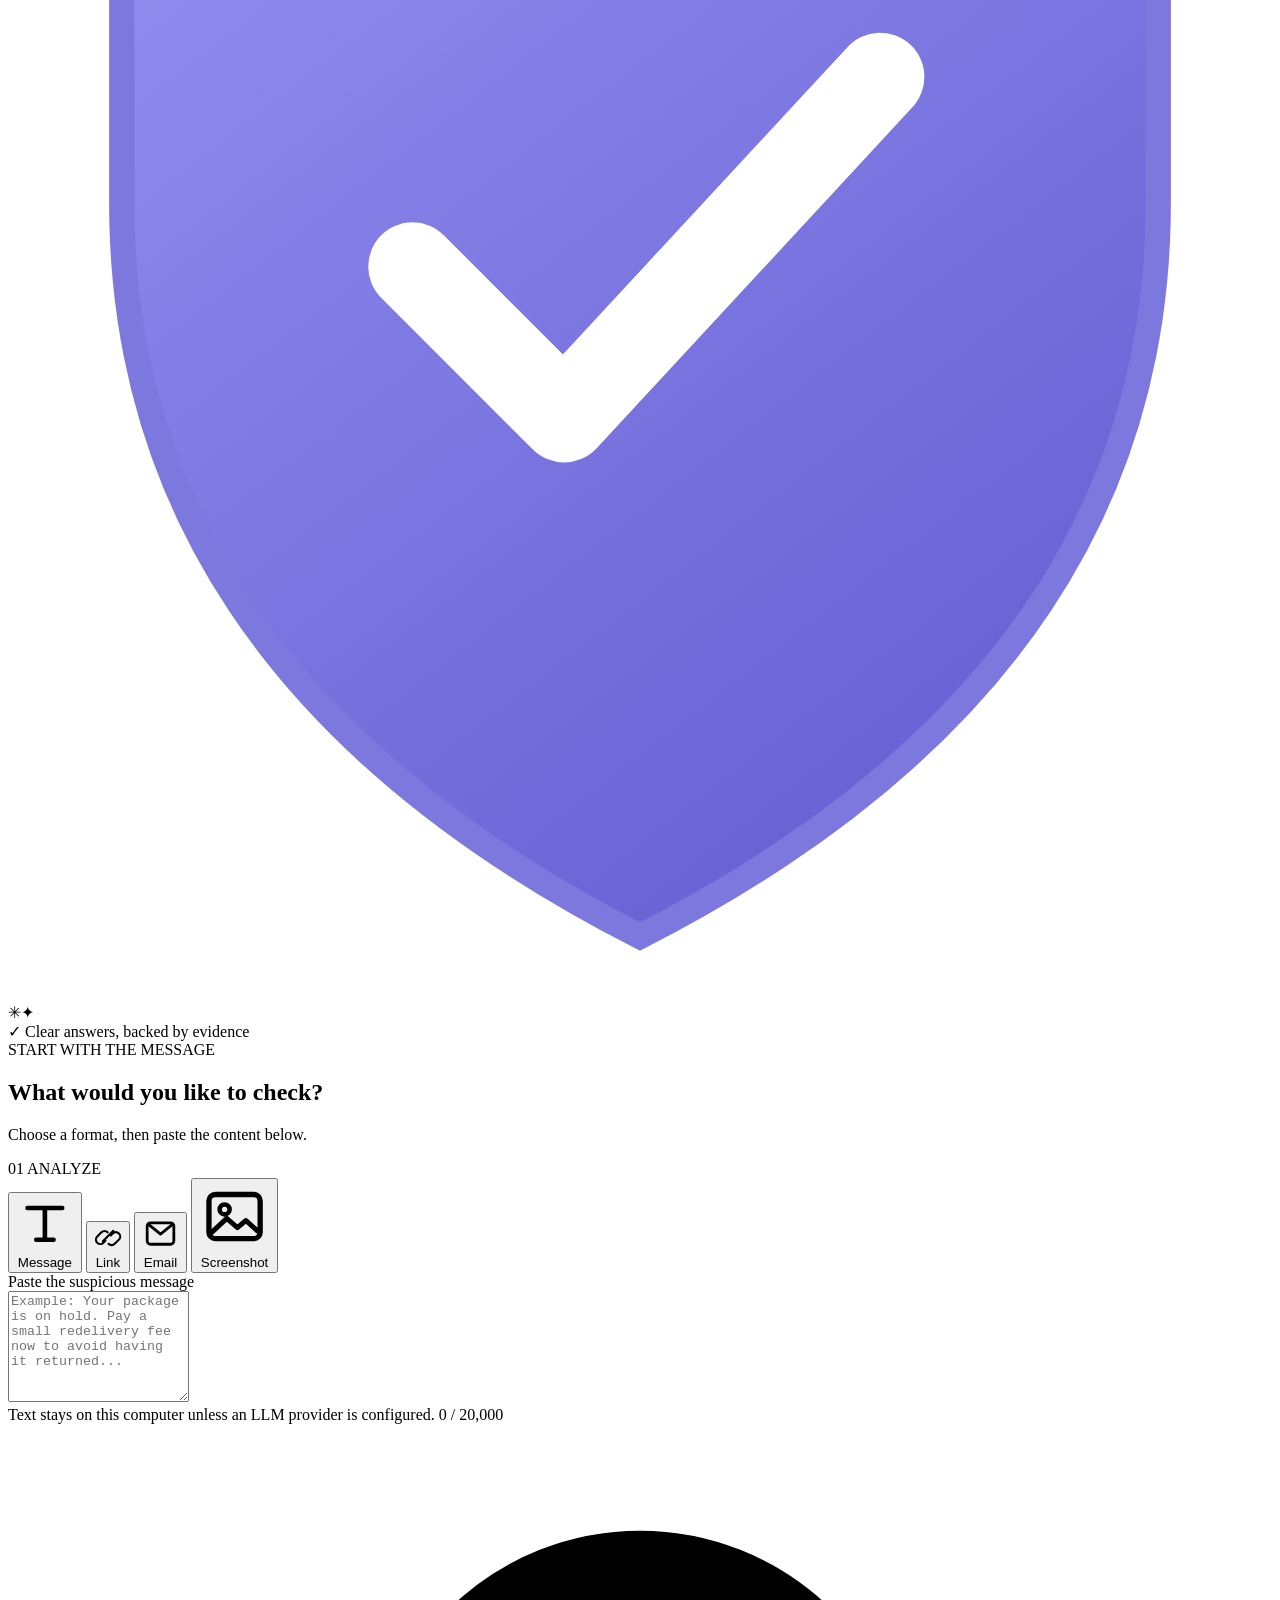
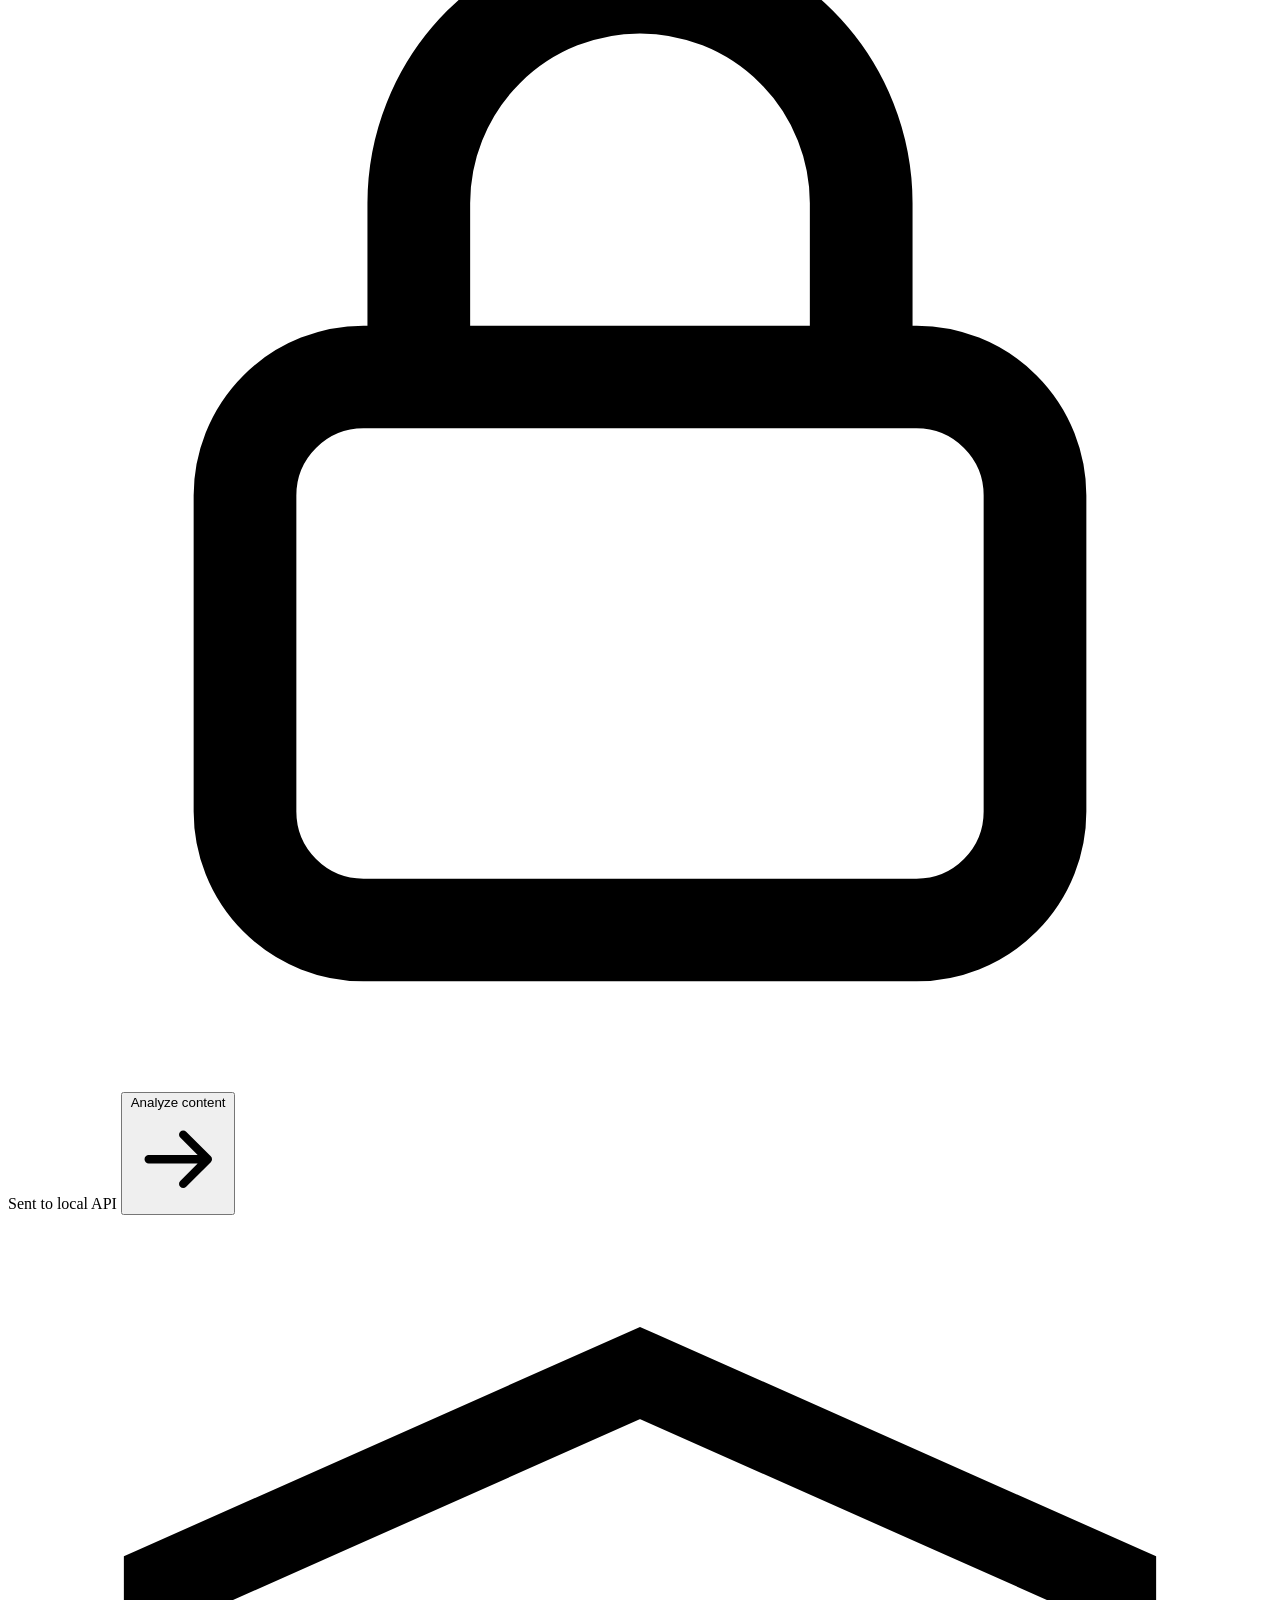
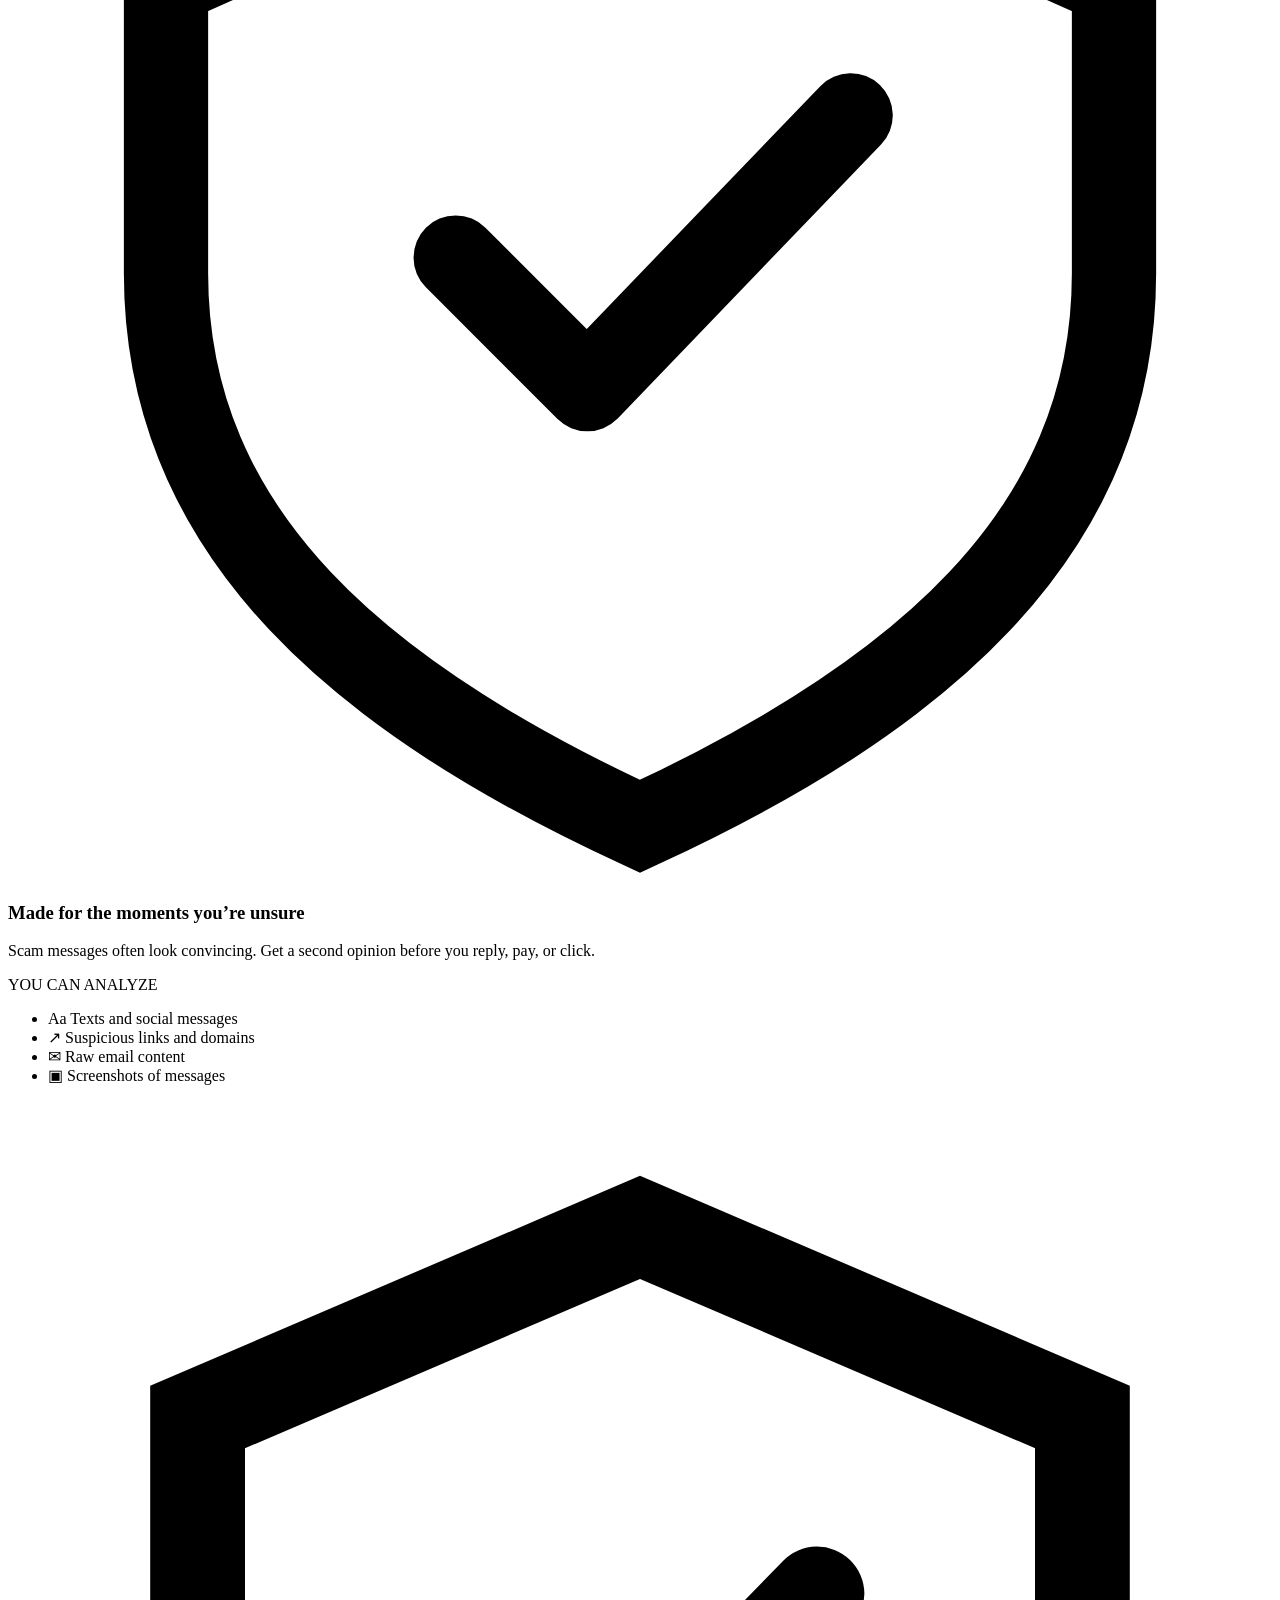
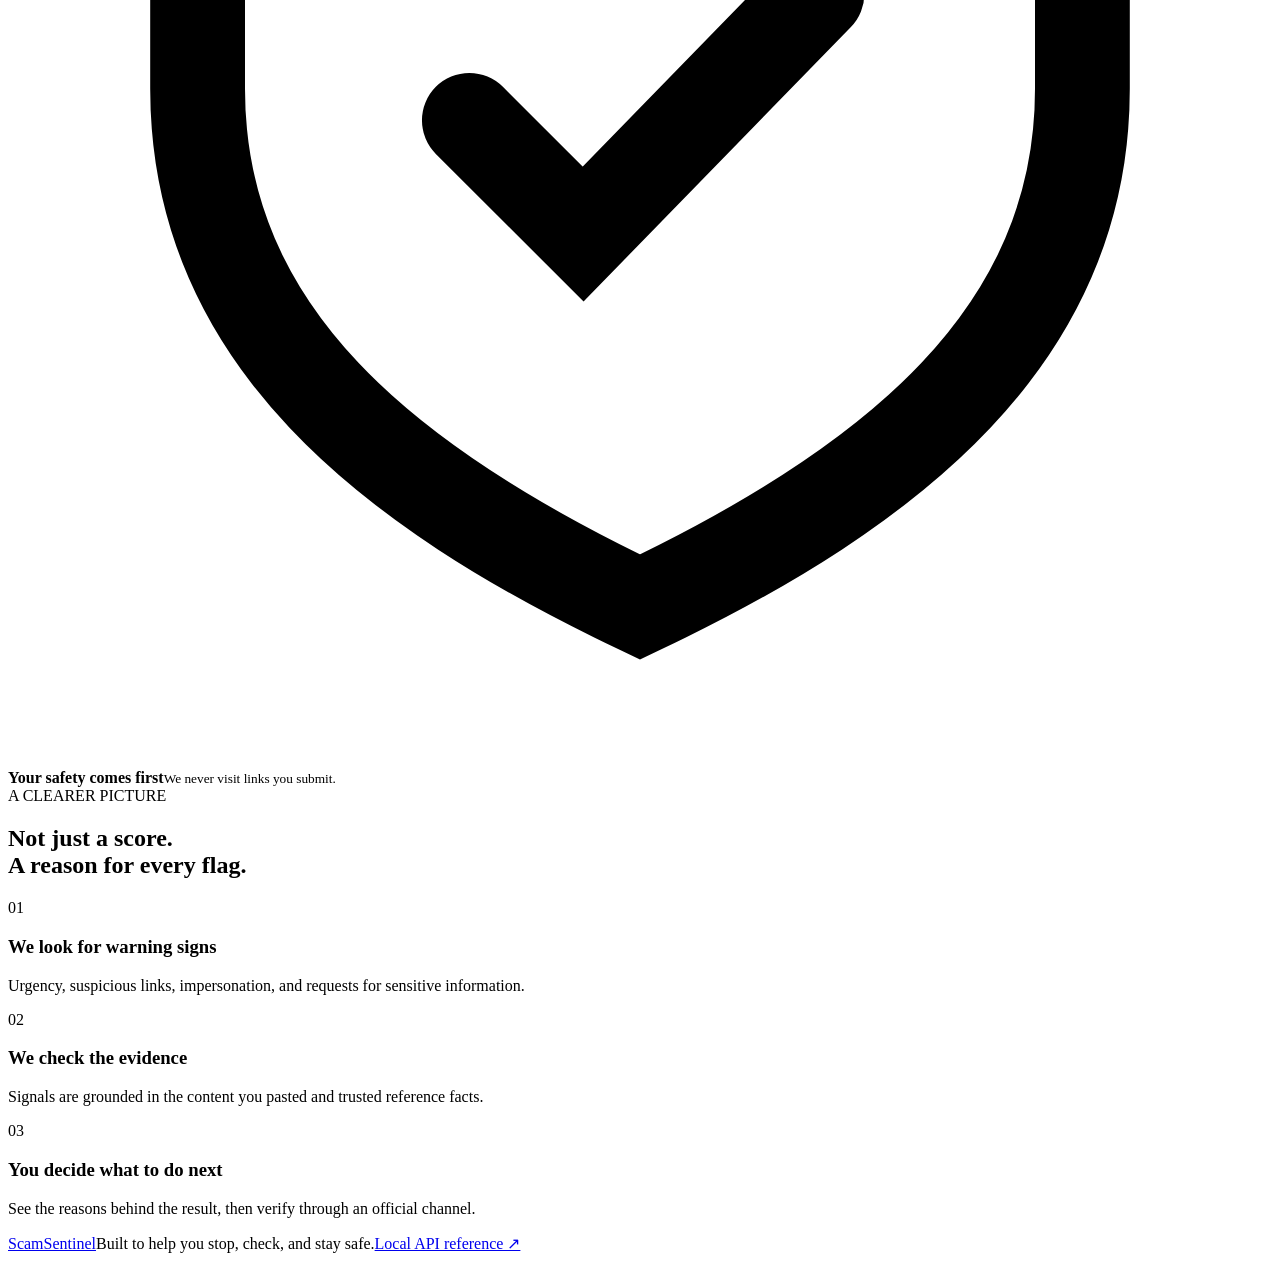
==== commit 4f5f32b2: "improve analysis page and add statistics to website" ====
--- a/scamsentinel/web/index.html
+++ b/scamsentinel/web/index.html
@@ -24,6 +24,7 @@
       <nav class="topnav" aria-label="Main navigation">
         <a class="nav-link active" href="#analyzer">Analyzer</a>
         <a class="nav-link" href="#how-it-works">How it works</a>
+        <a class="nav-link" href="/reliability">Reliability</a>
         <a class="nav-link docs-link" href="/docs" target="_blank" rel="noreferrer">API docs <span aria-hidden="true">↗</span></a>
       </nav>
       <div class="local-status" id="api-status" role="status">
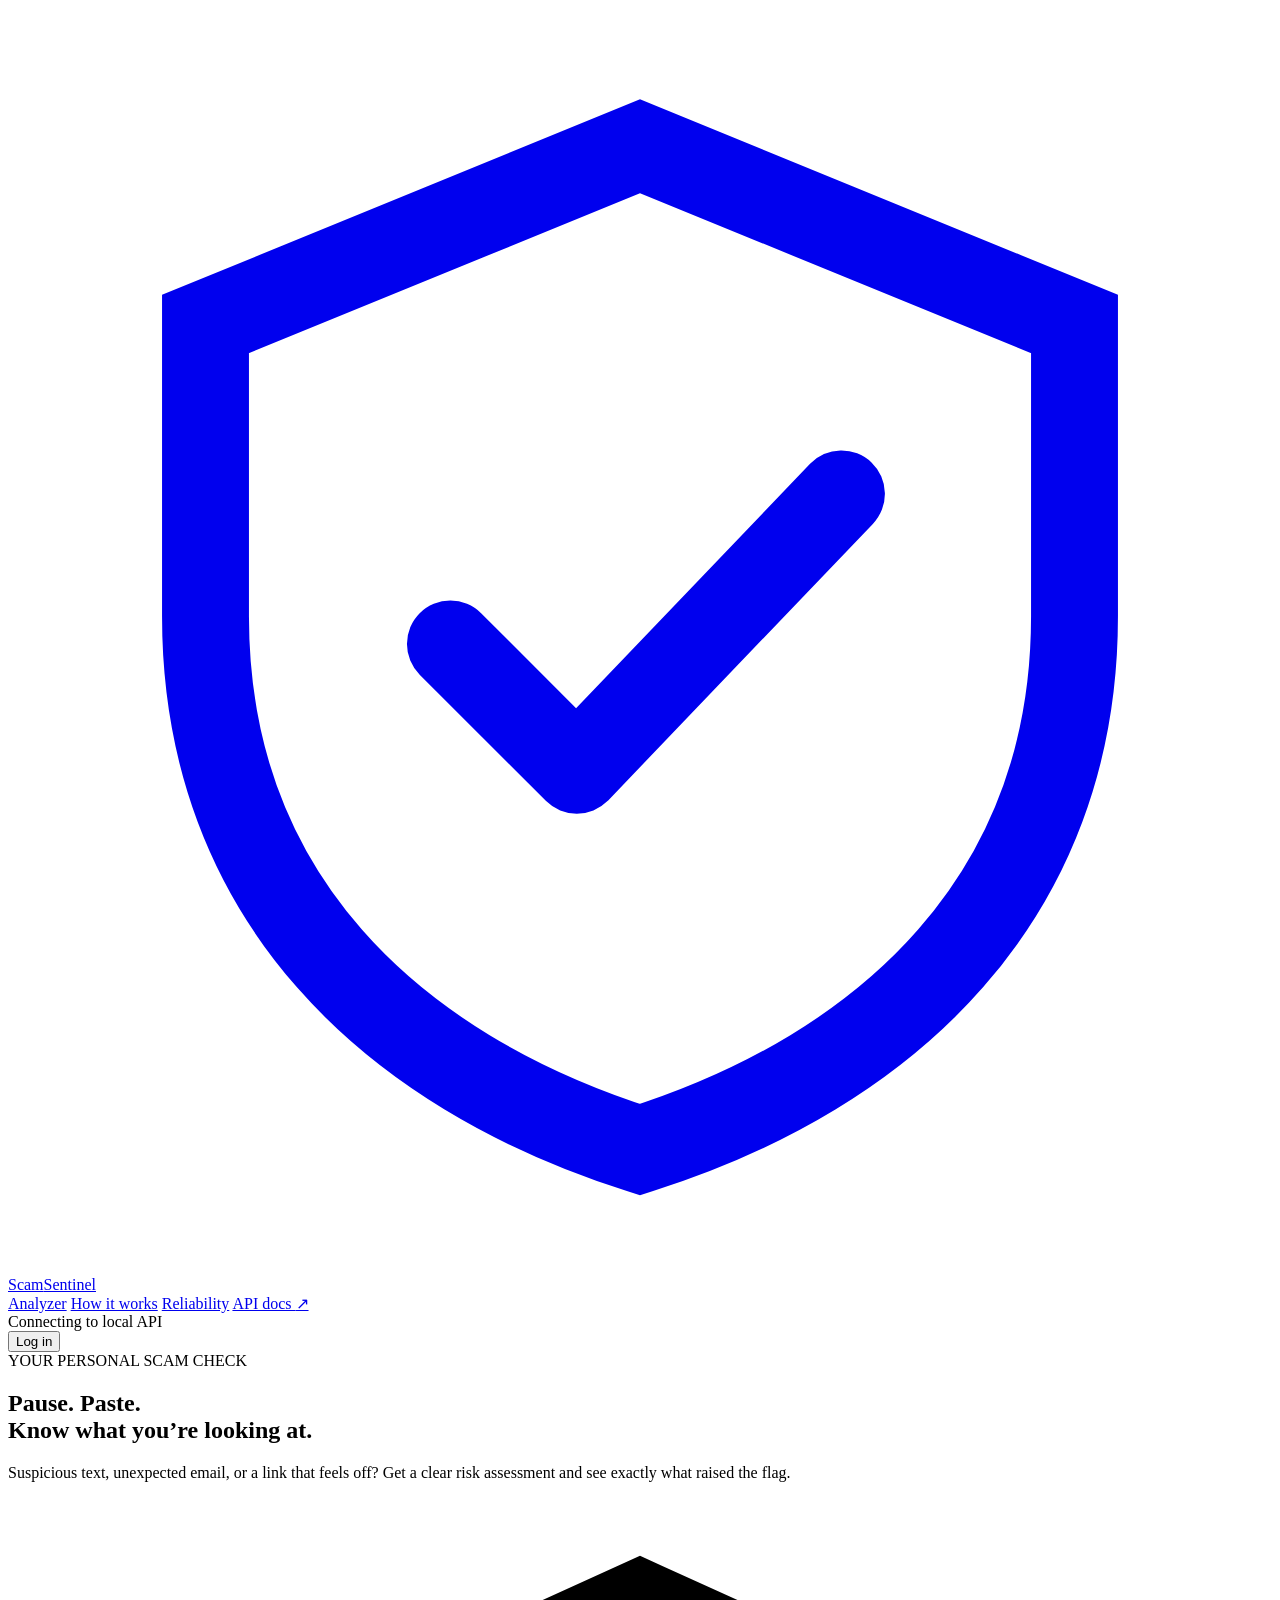
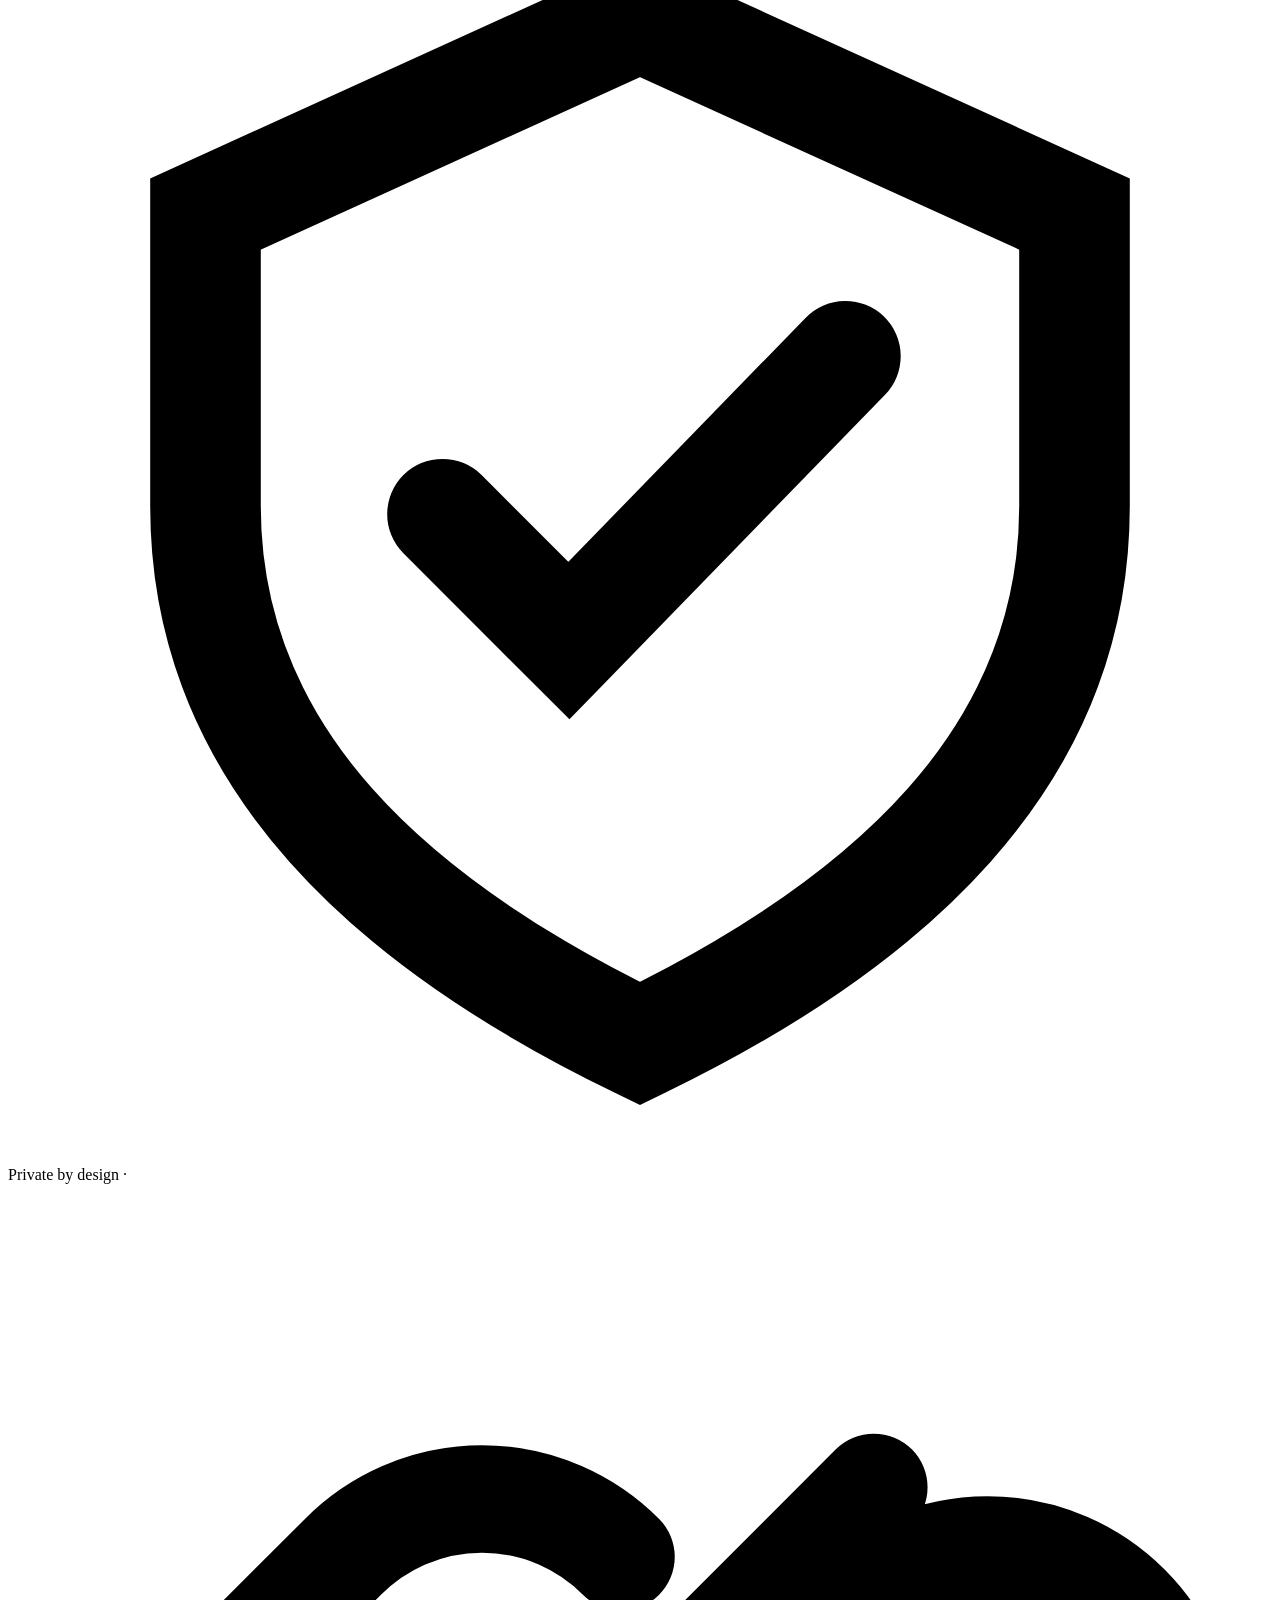
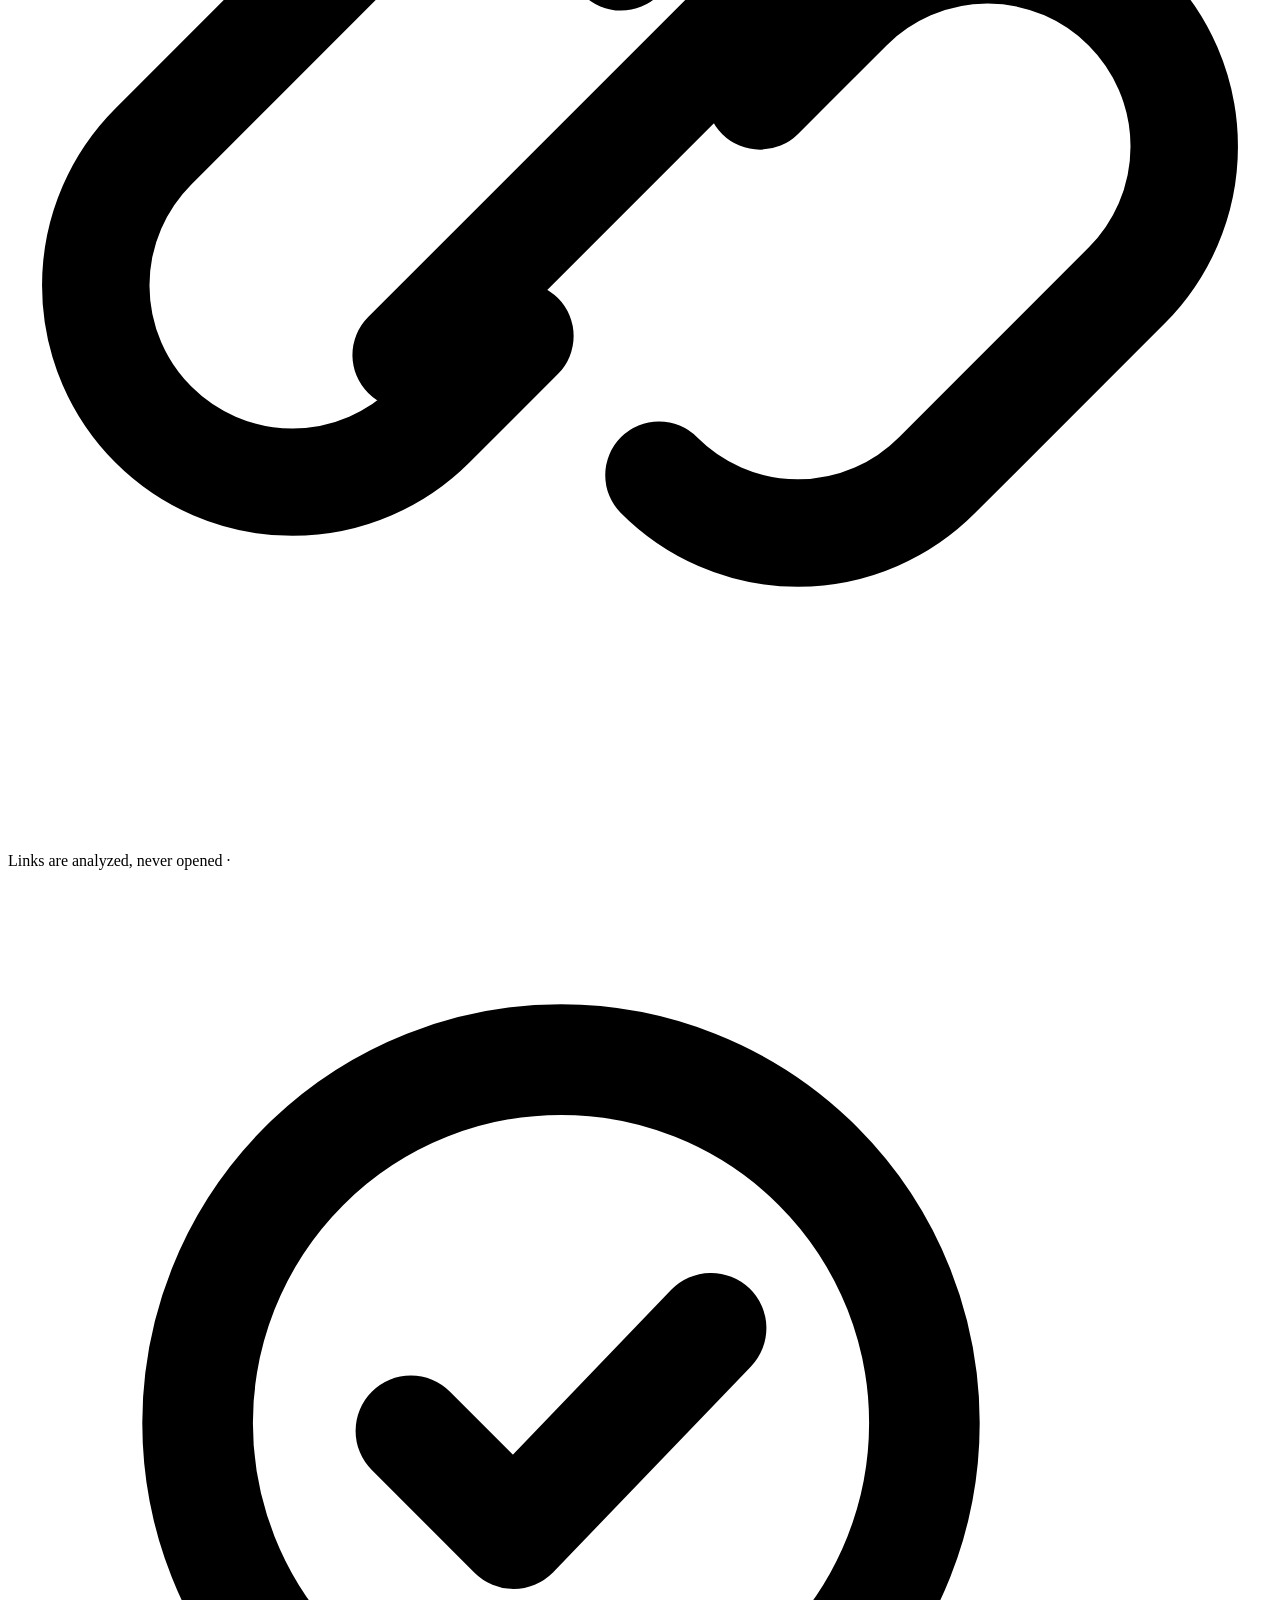
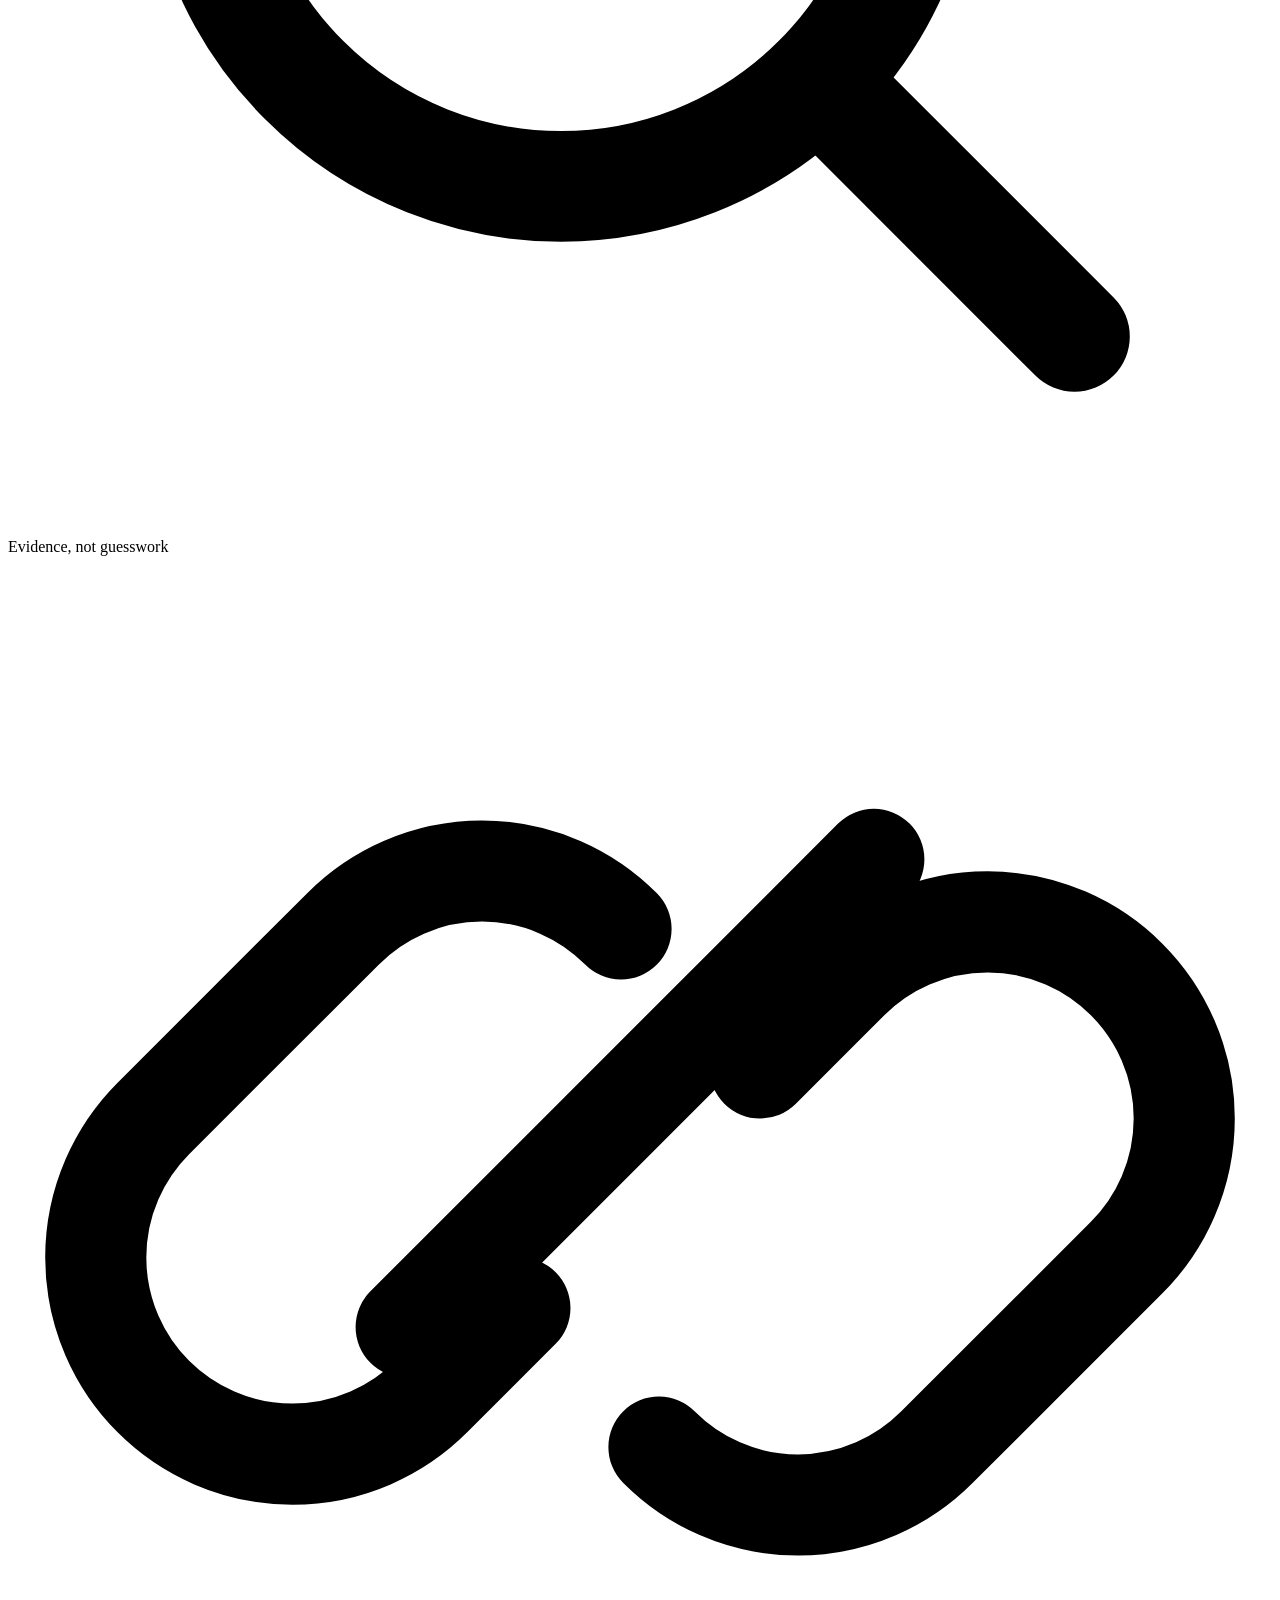
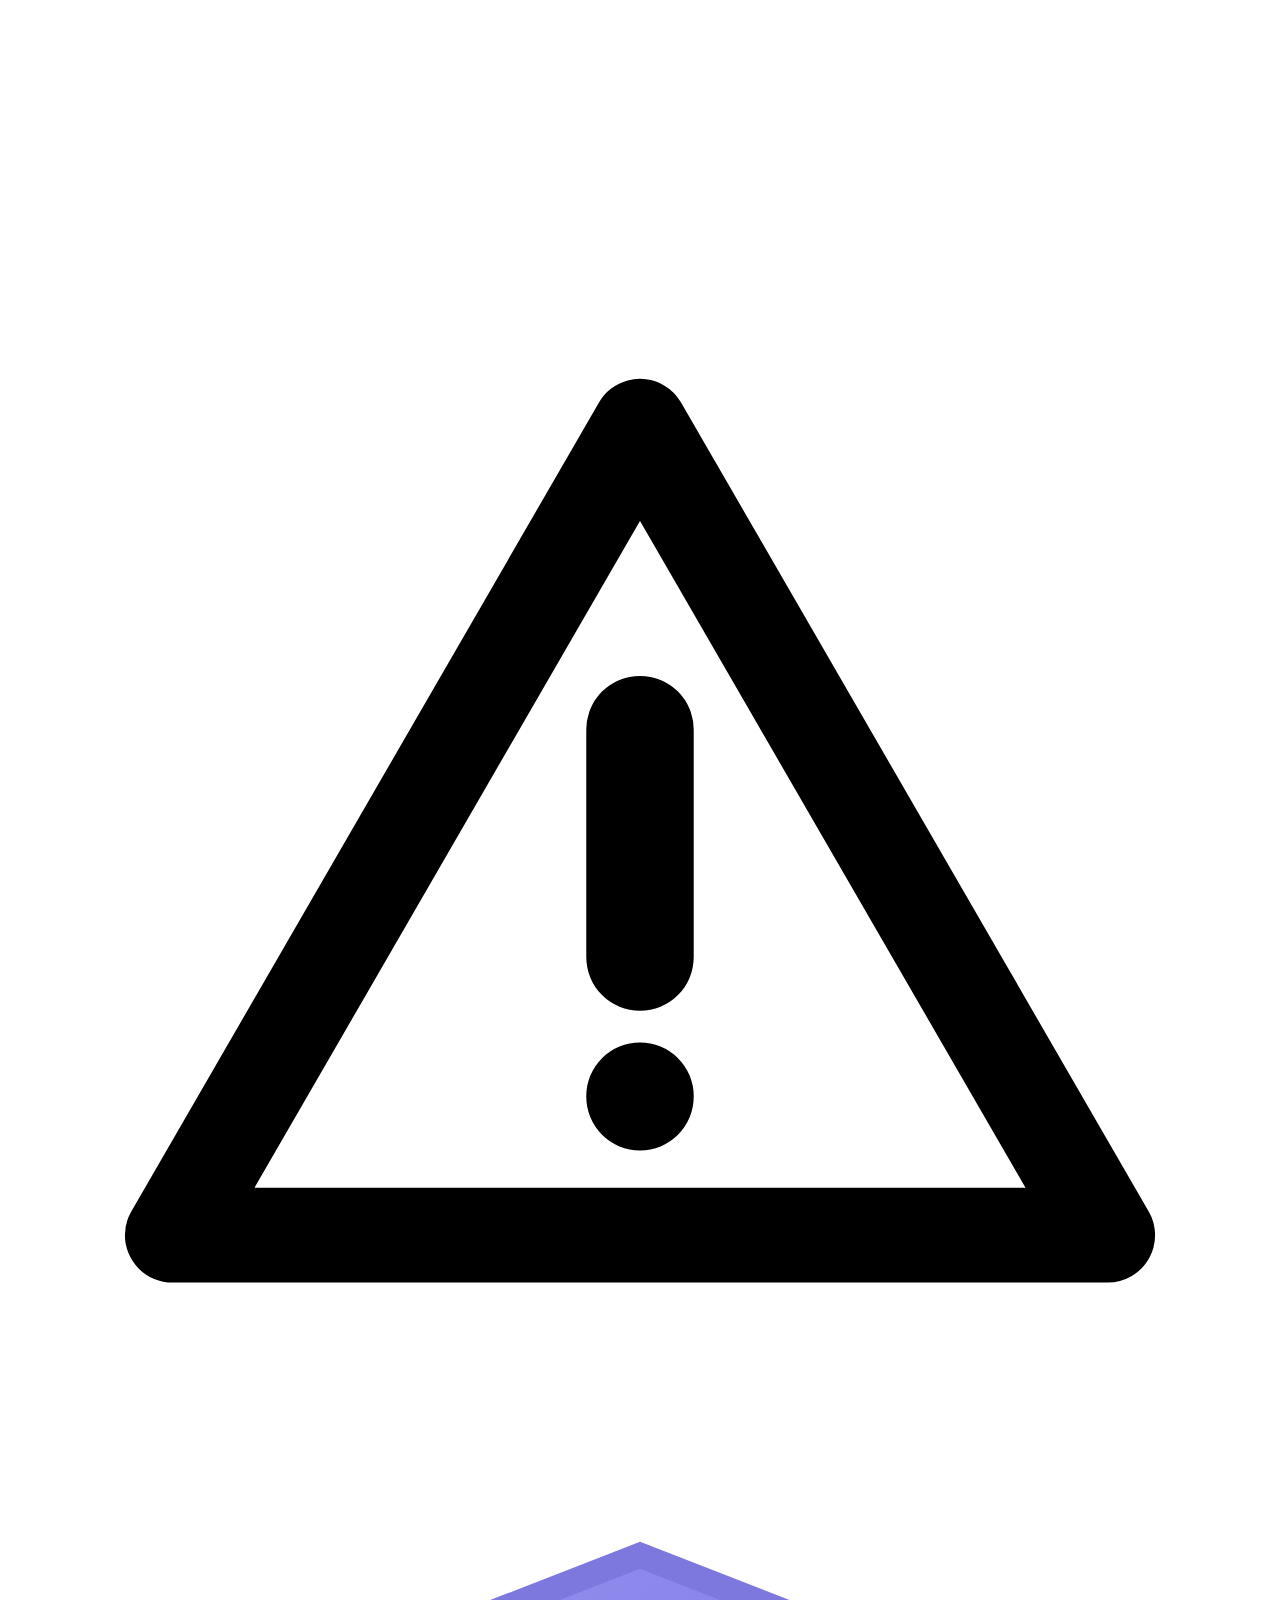
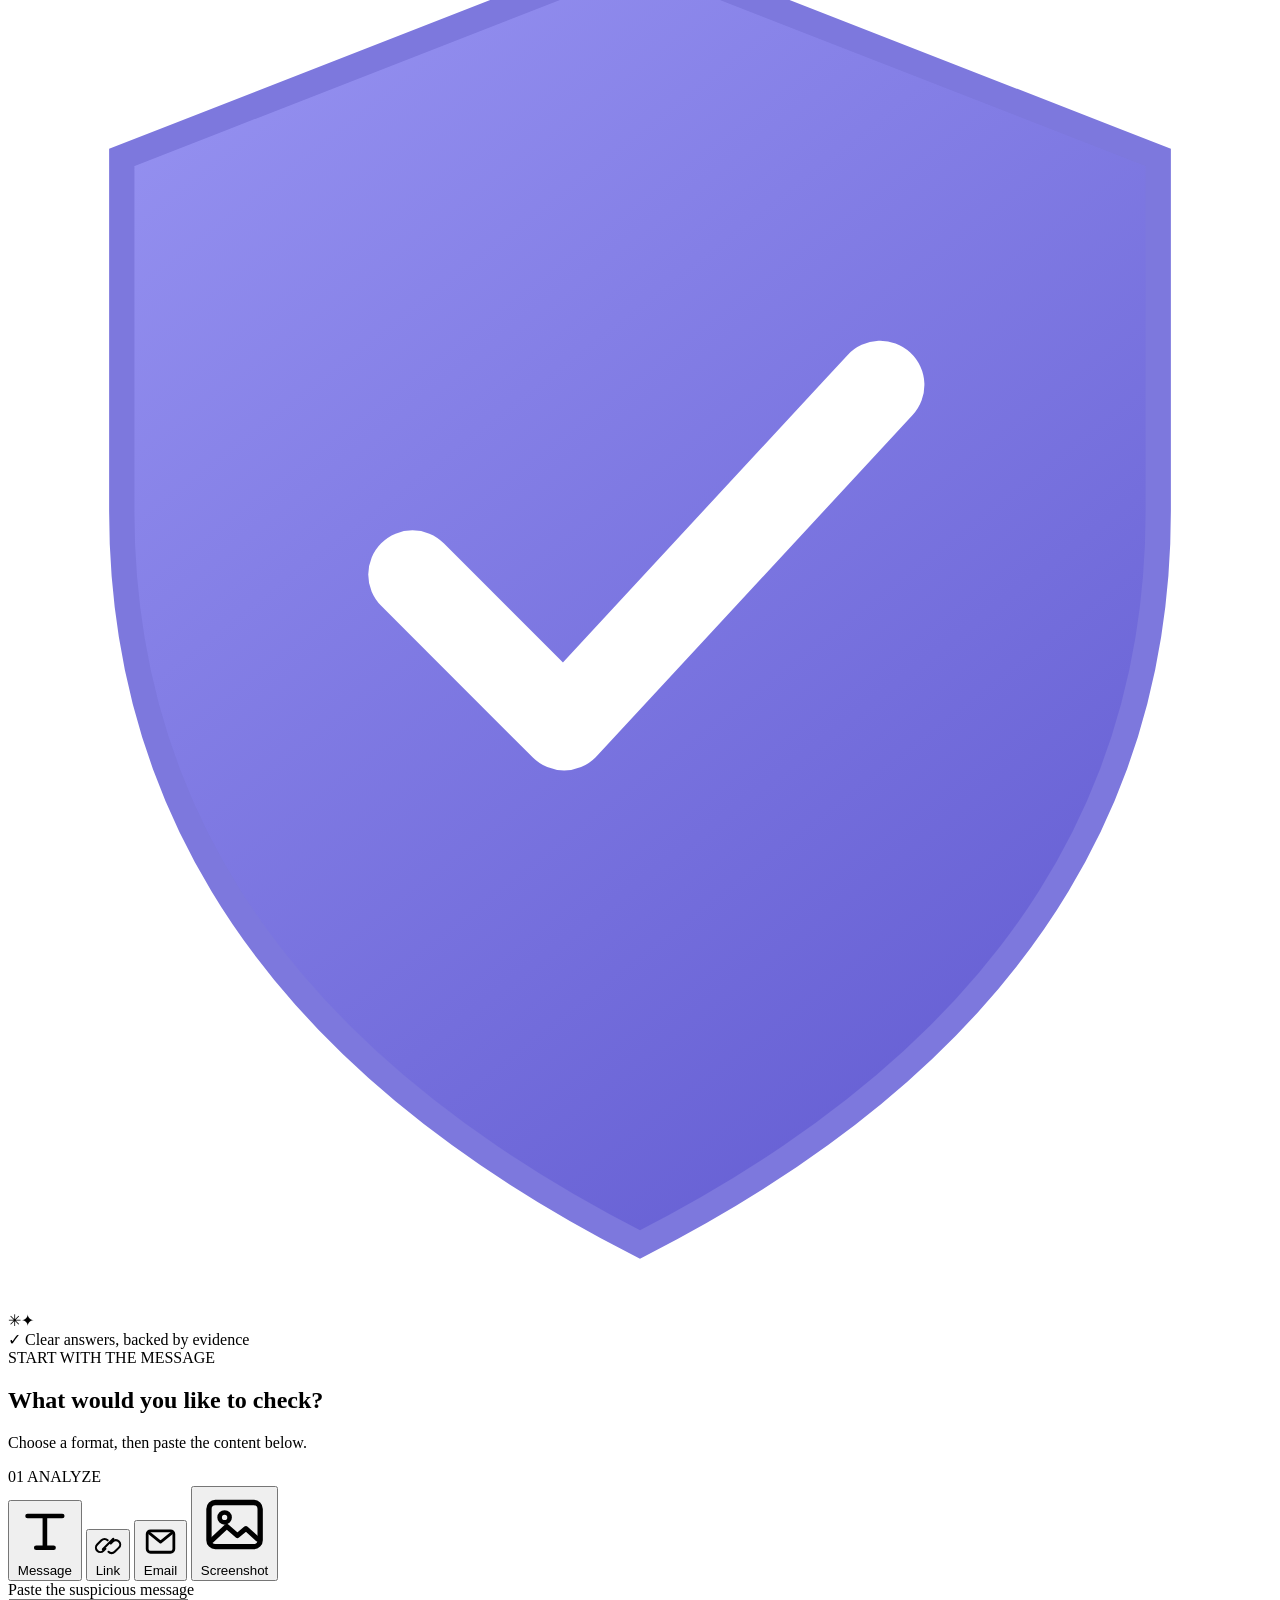
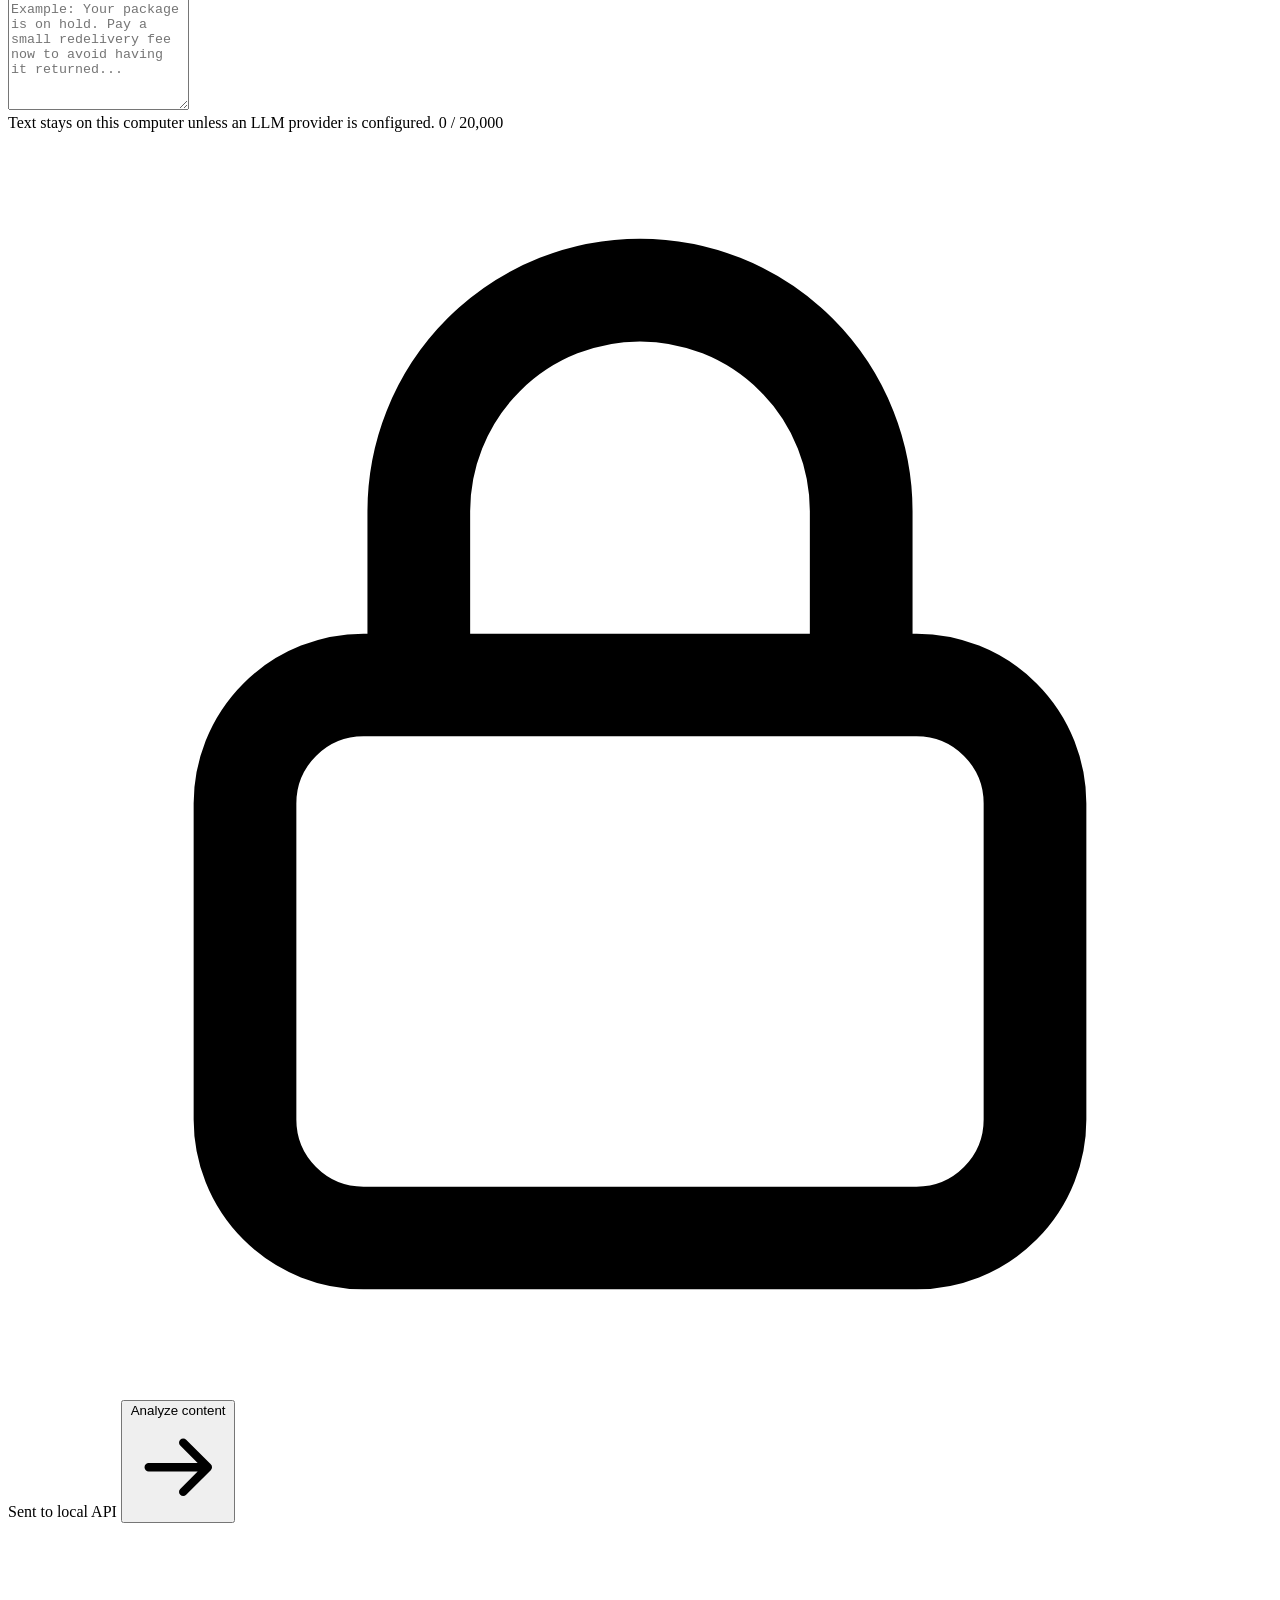
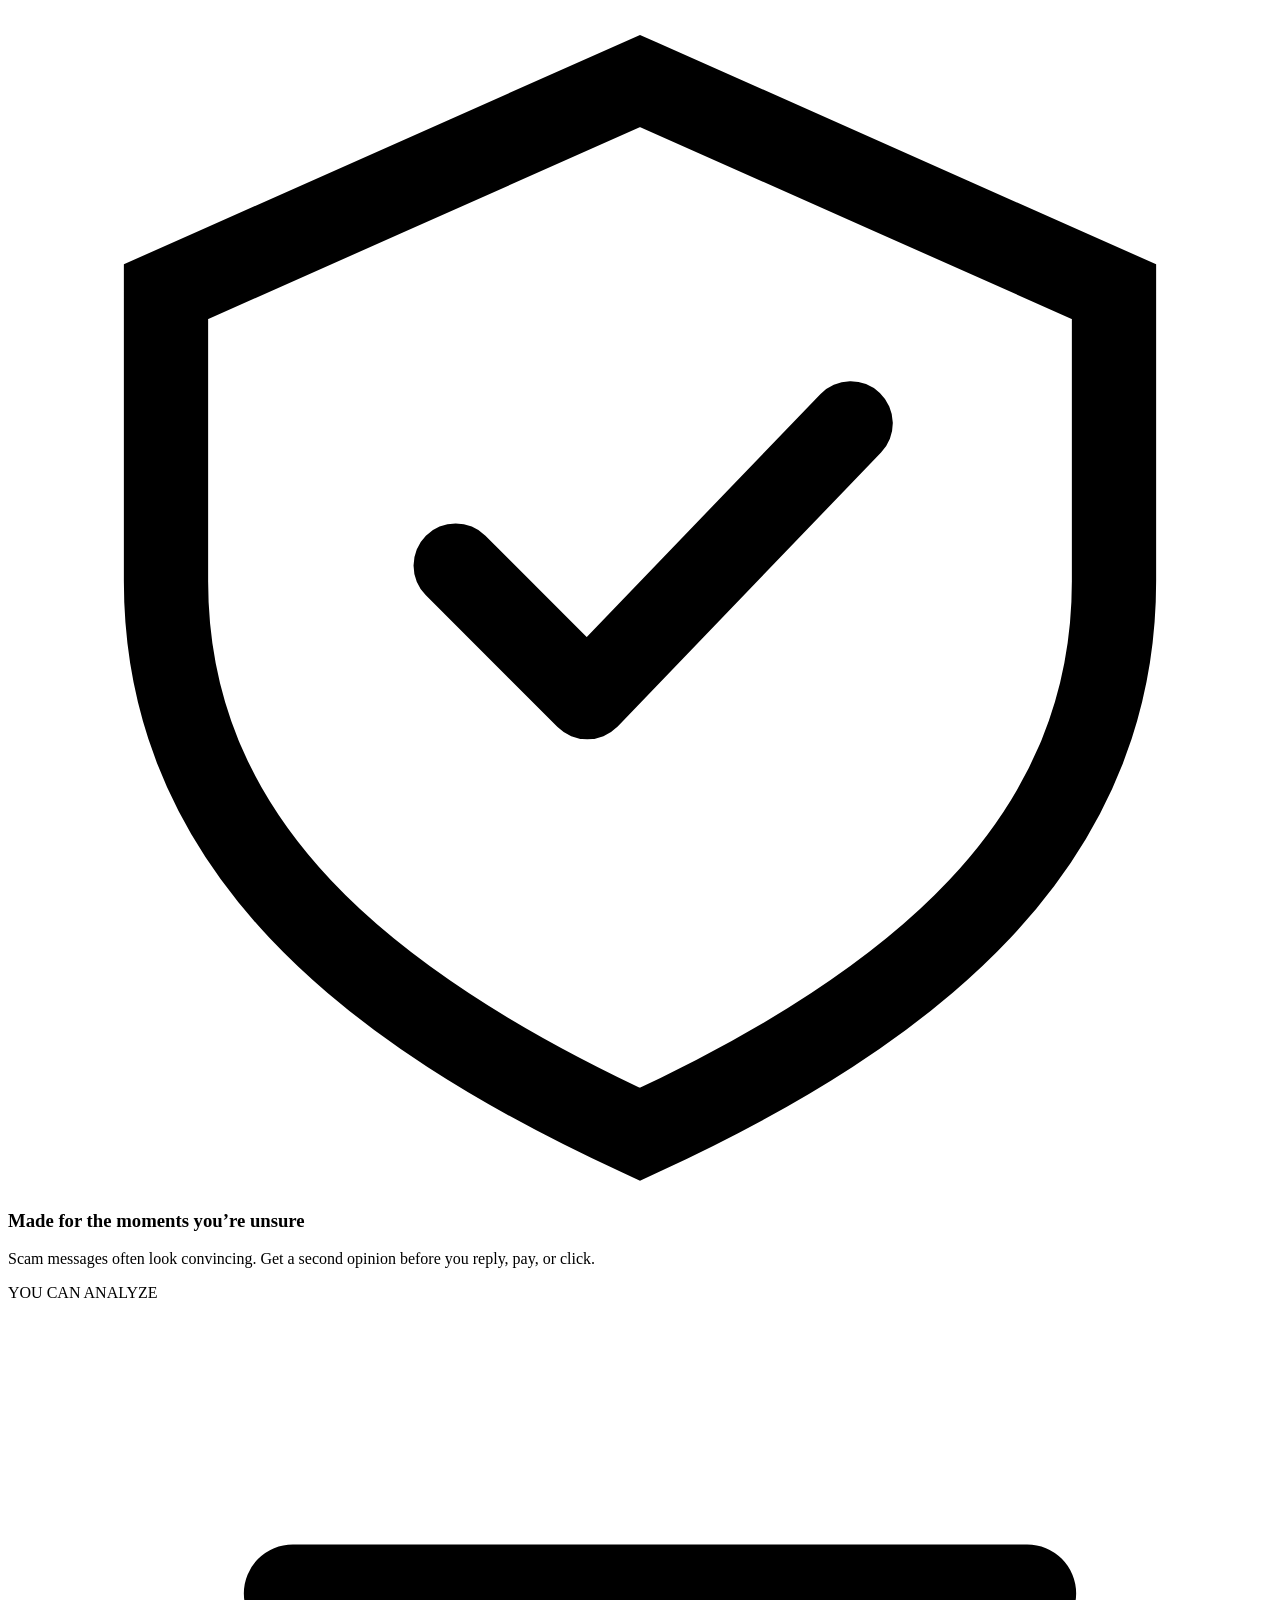
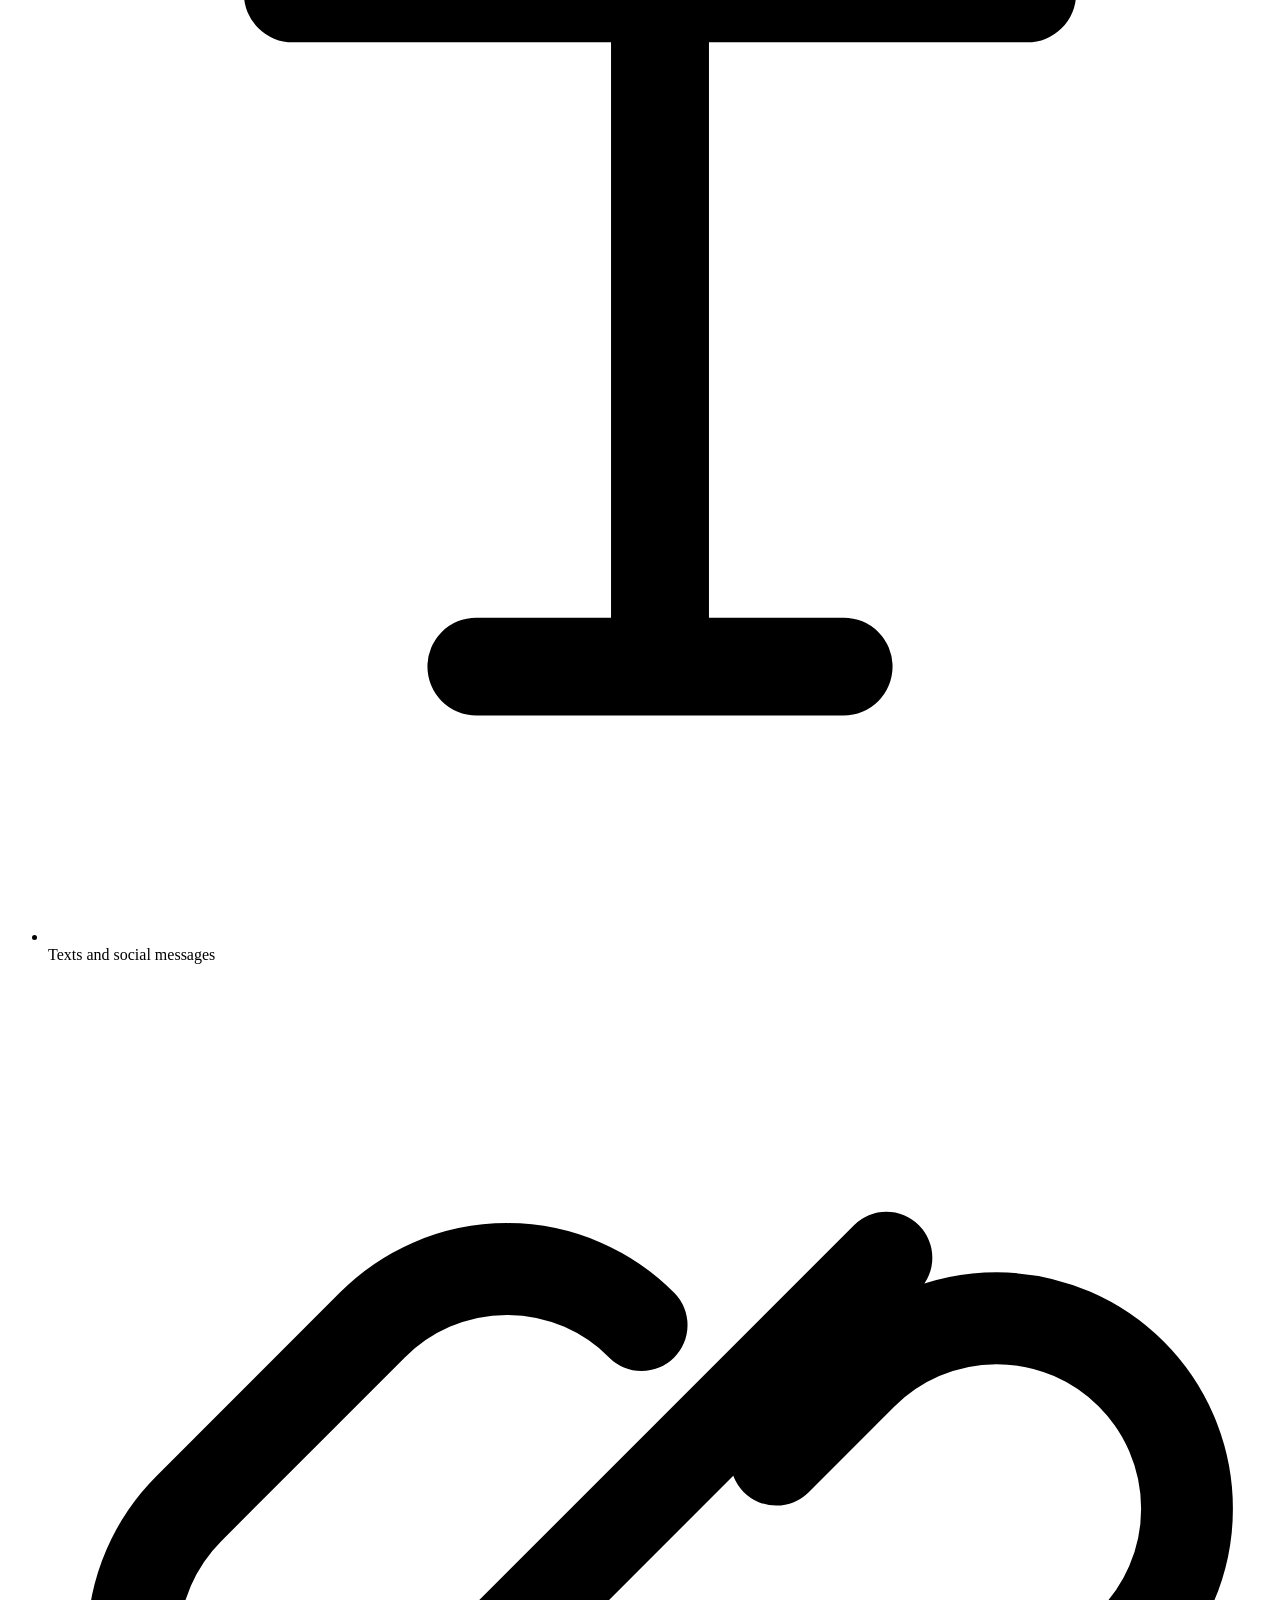
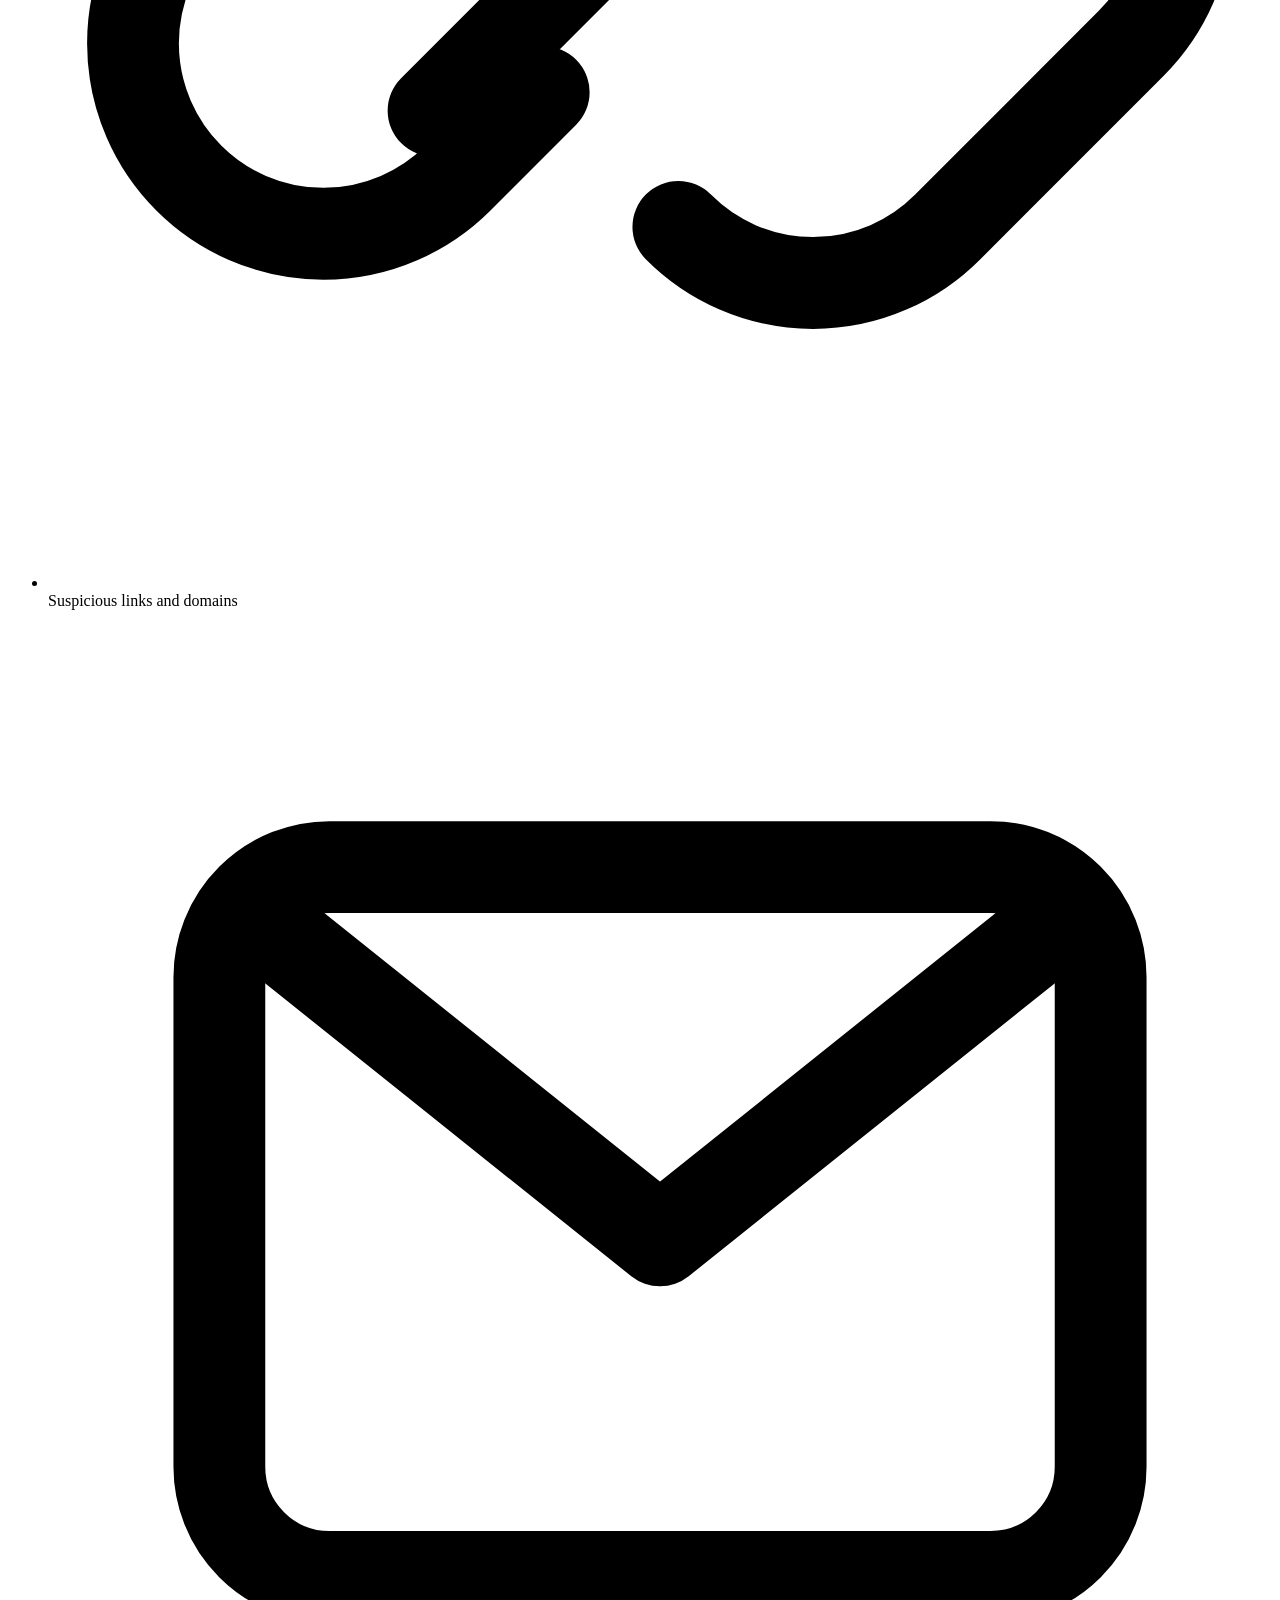
==== commit bc1923d3: "redesign ui for homepage" ====
--- a/scamsentinel/web/index.html
+++ b/scamsentinel/web/index.html
@@ -10,7 +10,7 @@
     <script src="/static/app.js" defer></script>
     <script src="/static/account-menu.js" defer></script>
   </head>
-  <body>
+  <body class="home">
     <header class="topbar">
       <a class="brand" href="/" aria-label="ScamSentinel home">
         <span class="brand-mark" aria-hidden="true">
@@ -67,14 +67,23 @@
           <div class="hero-assurance">
             <span><svg viewBox="0 0 16 16" aria-hidden="true"><path d="M8 1.5 13.5 4v3.7c0 3.2-2.4 5.3-5.5 6.8-3.1-1.5-5.5-3.6-5.5-6.8V4L8 1.5Z" fill="none" stroke="currentColor" stroke-width="1.4"/><path d="m5.5 7.8 1.6 1.6 3.5-3.6" fill="none" stroke="currentColor" stroke-width="1.4" stroke-linecap="round"/></svg> Private by design</span>
             <span class="assurance-separator">·</span>
-            <span>Links are analyzed, never opened</span>
+            <span><svg viewBox="0 0 20 20" aria-hidden="true"><path d="M8.1 11.9 6.7 13.3a3.1 3.1 0 0 1-4.4-4.4l3-3a3.1 3.1 0 0 1 4.4 0m2.2 2.2 1.4-1.4a3.1 3.1 0 0 1 4.4 4.4l-3 3a3.1 3.1 0 0 1-4.4 0m-4-1.9 7.4-7.4" fill="none" stroke="currentColor" stroke-width="1.7" stroke-linecap="round"/></svg> Links are analyzed, never opened</span>
             <span class="assurance-separator">·</span>
-            <span>Evidence, not guesswork</span>
+            <span><svg viewBox="0 0 16 16" aria-hidden="true"><circle cx="7" cy="7" r="4.6" fill="none" stroke="currentColor" stroke-width="1.4"/><path d="m10.5 10.5 3 3M5.1 7.1l1.3 1.3 2.5-2.6" fill="none" stroke="currentColor" stroke-width="1.4" stroke-linecap="round" stroke-linejoin="round"/></svg> Evidence, not guesswork</span>
           </div>
         </div>
         <div class="hero-art" aria-hidden="true">
           <div class="orbit orbit-one"></div>
           <div class="orbit orbit-two"></div>
+          <div class="scan-card">
+            <div class="scan-head"><span class="scan-avatar"></span><span class="scan-line"></span></div>
+            <span class="scan-line long"></span>
+            <span class="scan-line scan-flag"></span>
+            <span class="scan-line mid"></span>
+            <span class="scan-link"><svg viewBox="0 0 20 20"><path d="M8.1 11.9 6.7 13.3a3.1 3.1 0 0 1-4.4-4.4l3-3a3.1 3.1 0 0 1 4.4 0m2.2 2.2 1.4-1.4a3.1 3.1 0 0 1 4.4 4.4l-3 3a3.1 3.1 0 0 1-4.4 0m-4-1.9 7.4-7.4" fill="none" stroke="currentColor" stroke-width="1.6" stroke-linecap="round"/></svg><span class="scan-line"></span></span>
+            <span class="scan-beam"></span>
+          </div>
+          <div class="risk-chip"><svg viewBox="0 0 20 20"><path d="M10 3.2 17.4 16H2.6L10 3.2Z" fill="none" stroke="currentColor" stroke-width="1.5" stroke-linejoin="round"/><path d="M10 8v3.6m0 2.2v.01" fill="none" stroke="currentColor" stroke-width="1.7" stroke-linecap="round"/></svg><span class="risk-meter"><span class="risk-pointer"></span></span></div>
           <div class="hero-shield">
             <svg viewBox="0 0 100 112" fill="none">
               <path d="M50 5 91 21v28c0 28-17.5 46-41 58C26.5 95 9 77 9 49V21L50 5Z" fill="url(#shieldFill)" stroke="#7D78DD" stroke-width="2"/>
@@ -130,7 +139,7 @@
               <input class="image-input" id="image-input" type="file" accept="image/png,image/jpeg,image/webp">
               <label class="image-drop" for="image-input">
                 <img class="image-preview" id="image-preview" alt="Selected screenshot" hidden>
-                <span class="image-drop-text" id="image-drop-text">Choose a screenshot or drop it here<small>PNG, JPEG or WebP · up to 5 MB</small></span>
+                <span class="image-drop-text" id="image-drop-text"><svg viewBox="0 0 24 24" fill="none" stroke="currentColor" stroke-width="1.6" stroke-linecap="round" stroke-linejoin="round" aria-hidden="true"><path d="M12 15V4m-4 4 4-4 4 4"/><path d="M4 15v3.5A1.5 1.5 0 0 0 5.5 20h13a1.5 1.5 0 0 0 1.5-1.5V15"/></svg>Choose a screenshot or drop it here<small>PNG, JPEG or WebP · up to 5 MB</small></span>
               </label>
               <div class="input-footer">
                 <span class="input-hint">The screenshot is sent to Groq’s vision model to read its text. Location and other metadata are removed first.</span>
@@ -157,10 +166,10 @@
             <div class="guide-divider"></div>
             <div class="guide-list-title">YOU CAN ANALYZE</div>
             <ul class="supported-list">
-              <li><span class="list-icon">Aa</span> Texts and social messages</li>
-              <li><span class="list-icon">↗</span> Suspicious links and domains</li>
-              <li><span class="list-icon">✉</span> Raw email content</li>
-              <li><span class="list-icon">▣</span> Screenshots of messages</li>
+              <li><span class="list-icon" aria-hidden="true"><svg viewBox="0 0 20 20"><path d="M4 4.5h12M10 4.5v11m-3 0h6" fill="none" stroke="currentColor" stroke-width="1.6" stroke-linecap="round"/></svg></span> Texts and social messages</li>
+              <li><span class="list-icon" aria-hidden="true"><svg viewBox="0 0 20 20"><path d="M8.1 11.9 6.7 13.3a3.1 3.1 0 0 1-4.4-4.4l3-3a3.1 3.1 0 0 1 4.4 0m2.2 2.2 1.4-1.4a3.1 3.1 0 0 1 4.4 4.4l-3 3a3.1 3.1 0 0 1-4.4 0m-4-1.9 7.4-7.4" fill="none" stroke="currentColor" stroke-width="1.5" stroke-linecap="round"/></svg></span> Suspicious links and domains</li>
+              <li><span class="list-icon" aria-hidden="true"><svg viewBox="0 0 20 20"><rect x="2.8" y="4.2" width="14.4" height="11.6" rx="1.8" fill="none" stroke="currentColor" stroke-width="1.5"/><path d="m4 5.5 6 4.8 6-4.8" fill="none" stroke="currentColor" stroke-width="1.5" stroke-linecap="round" stroke-linejoin="round"/></svg></span> Raw email content</li>
+              <li><span class="list-icon" aria-hidden="true"><svg viewBox="0 0 20 20"><rect x="2.8" y="3.8" width="14.4" height="12.4" rx="1.8" fill="none" stroke="currentColor" stroke-width="1.5"/><circle cx="7.2" cy="8" r="1.4" fill="none" stroke="currentColor" stroke-width="1.3"/><path d="m3.5 14.5 4.3-4 3 2.6 2.4-2 3.3 3" fill="none" stroke="currentColor" stroke-width="1.4" stroke-linecap="round" stroke-linejoin="round"/></svg></span> Screenshots of messages</li>
             </ul>
           </div>
           <div class="privacy-card">
@@ -223,13 +232,13 @@
       </section>
 
       <section class="how-section" id="how-it-works">
-        <div class="how-intro">
+        <div class="how-intro" data-reveal>
           <div class="section-label">A CLEARER PICTURE</div>
           <h2>Not just a score.<br><span>A reason for every flag.</span></h2>
         </div>
-        <div class="how-step"><span class="how-number">01</span><div><h3>We look for warning signs</h3><p>Urgency, suspicious links, impersonation, and requests for sensitive information.</p></div></div>
-        <div class="how-step"><span class="how-number">02</span><div><h3>We check the evidence</h3><p>Signals are grounded in the content you pasted and trusted reference facts.</p></div></div>
-        <div class="how-step"><span class="how-number">03</span><div><h3>You decide what to do next</h3><p>See the reasons behind the result, then verify through an official channel.</p></div></div>
+        <div class="how-step" data-reveal><span class="how-icon" aria-hidden="true"><svg viewBox="0 0 24 24" fill="none" stroke="currentColor" stroke-width="1.7" stroke-linecap="round" stroke-linejoin="round"><circle cx="10.5" cy="10.5" r="6.5"/><path d="m15.5 15.5 5 5M10.5 7.5V11m0 2.6v.01"/></svg></span><span class="how-number">01</span><div><h3>We look for warning signs</h3><p>Urgency, suspicious links, impersonation, and requests for sensitive information.</p></div></div>
+        <div class="how-step" data-reveal><span class="how-icon" aria-hidden="true"><svg viewBox="0 0 24 24" fill="none" stroke="currentColor" stroke-width="1.7" stroke-linecap="round" stroke-linejoin="round"><path d="M9 4h6a1 1 0 0 1 1 1v1H8V5a1 1 0 0 1 1-1Z"/><path d="M16 5h1.5A1.5 1.5 0 0 1 19 6.5v12a1.5 1.5 0 0 1-1.5 1.5h-11A1.5 1.5 0 0 1 5 18.5v-12A1.5 1.5 0 0 1 6.5 5H8"/><path d="m9 13 2 2 4-4.5"/></svg></span><span class="how-number">02</span><div><h3>We check the evidence</h3><p>Signals are grounded in the content you pasted and trusted reference facts.</p></div></div>
+        <div class="how-step" data-reveal><span class="how-icon" aria-hidden="true"><svg viewBox="0 0 24 24" fill="none" stroke="currentColor" stroke-width="1.7" stroke-linecap="round" stroke-linejoin="round"><path d="M12 3v18M12 6h6.5l2 2.25-2 2.25H12M12 12.5H5.5l-2 2.25 2 2.25H12"/></svg></span><span class="how-number">03</span><div><h3>You decide what to do next</h3><p>See the reasons behind the result, then verify through an official channel.</p></div></div>
       </section>
     </main>
 
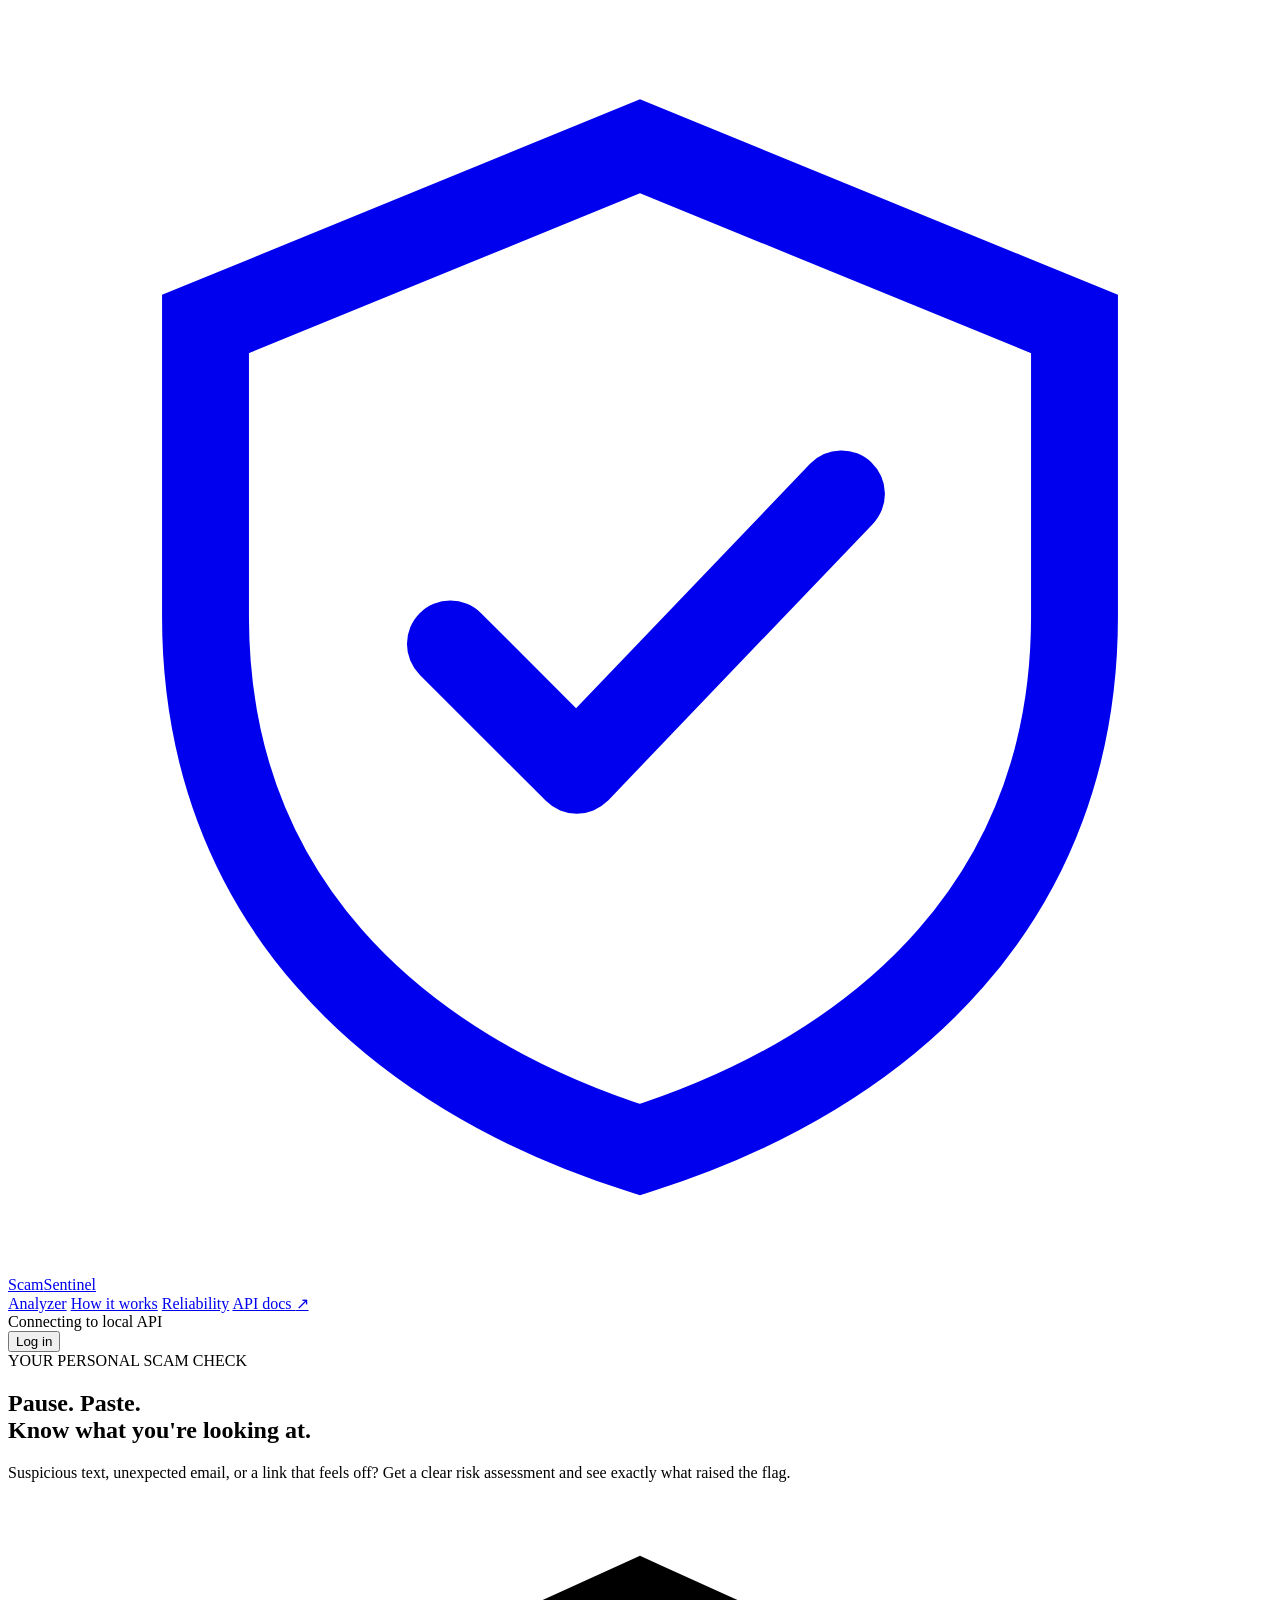
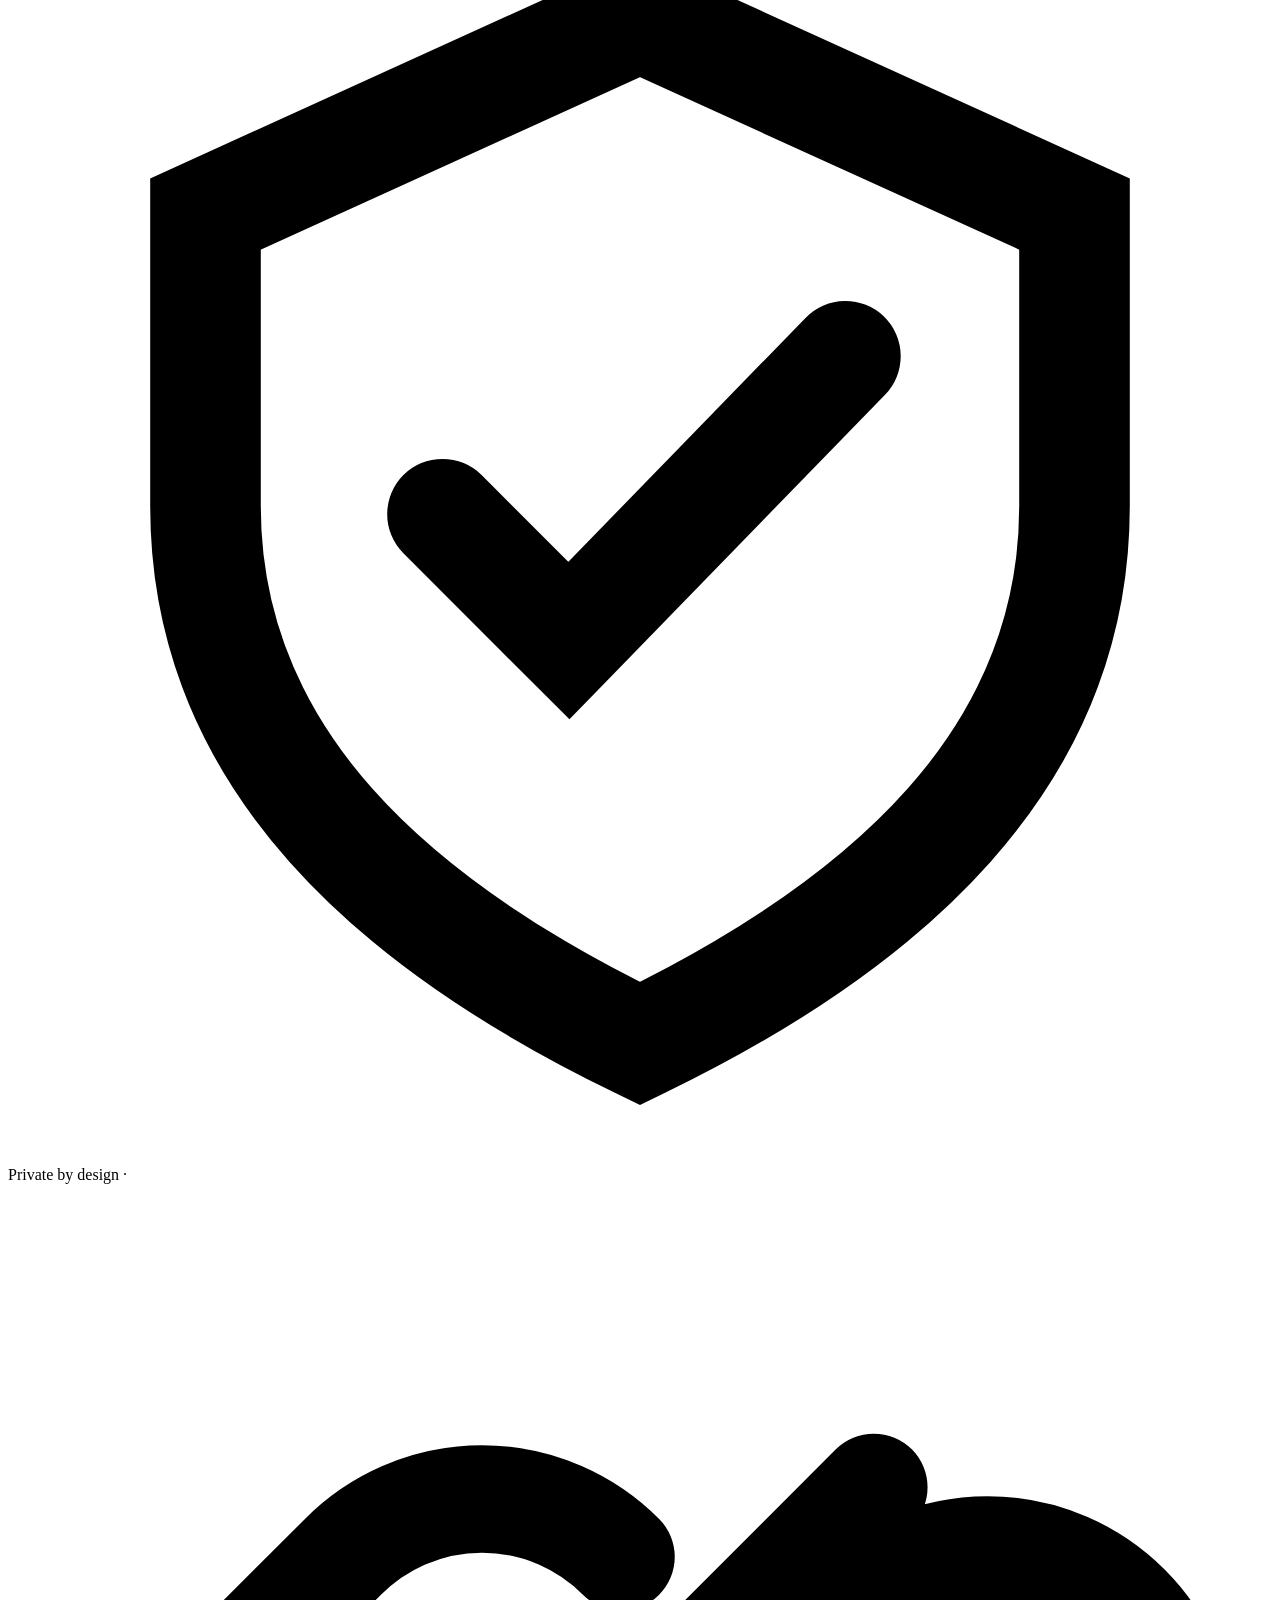
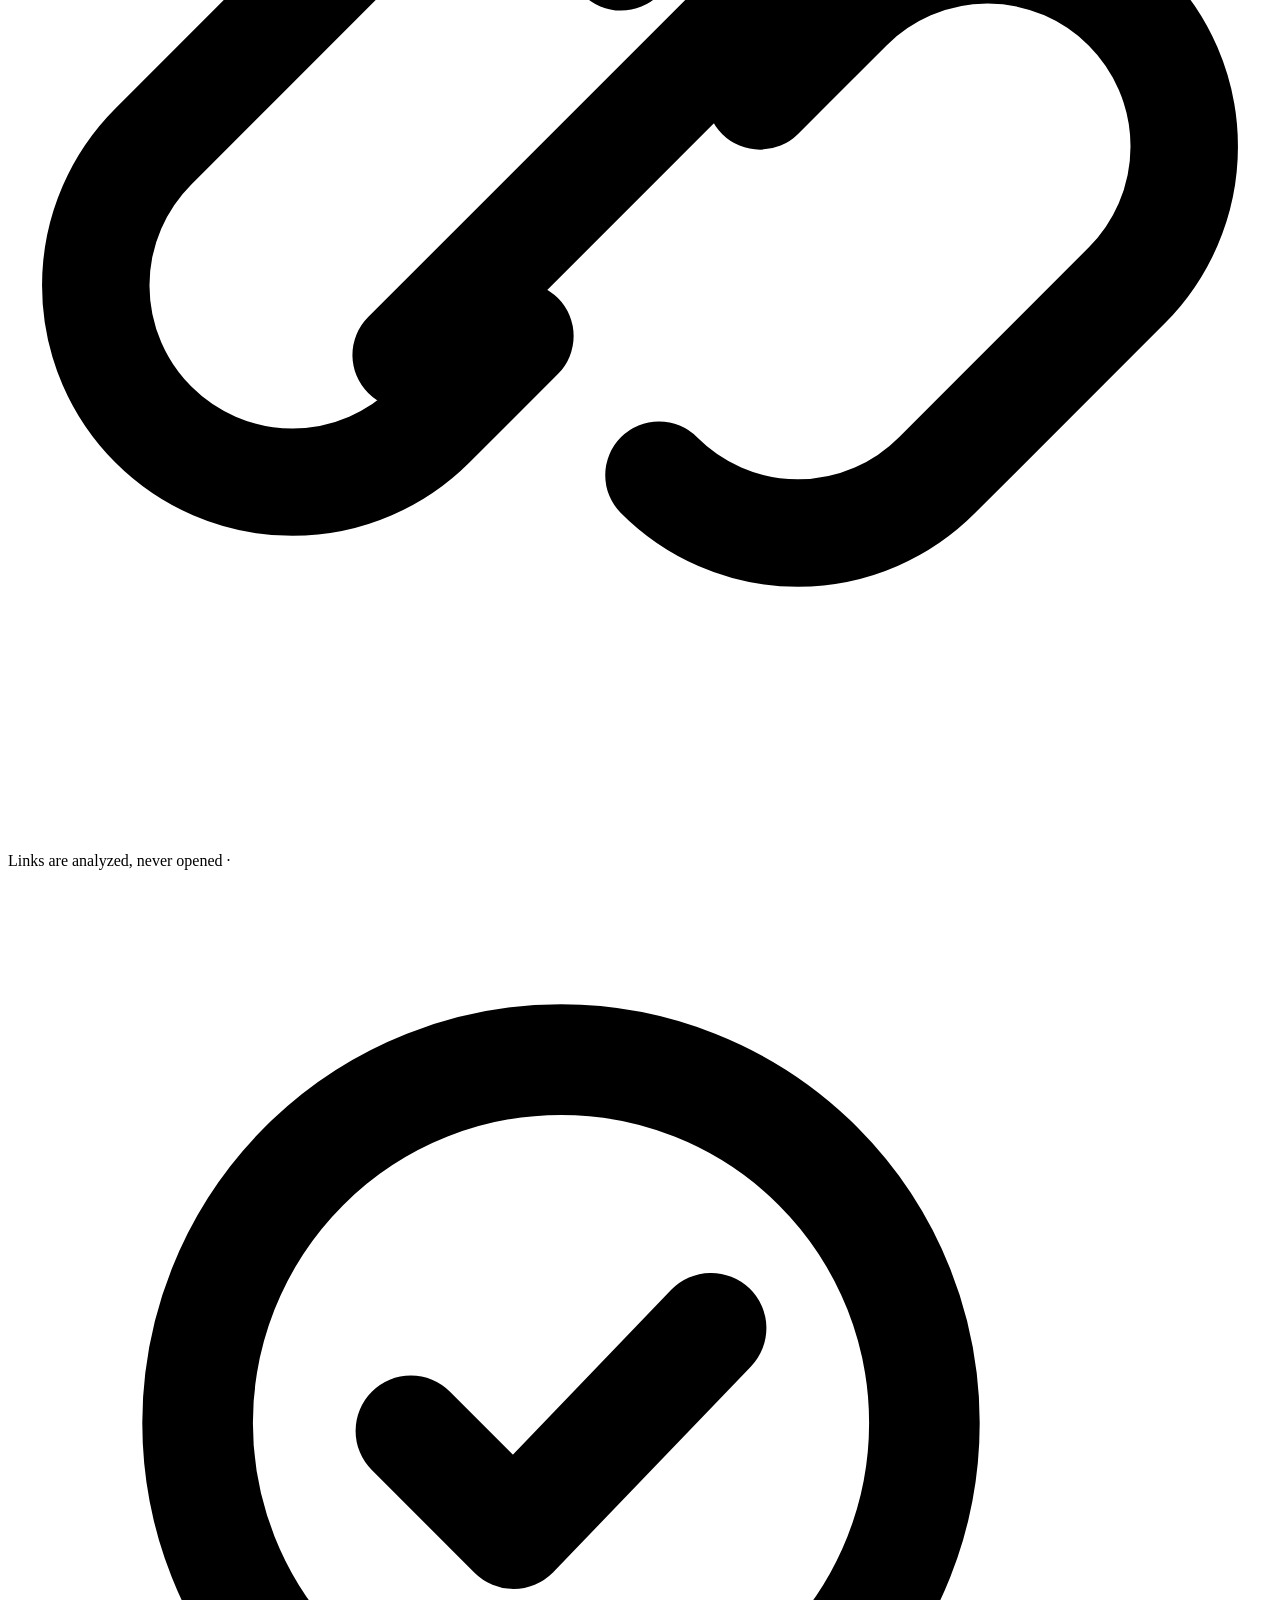
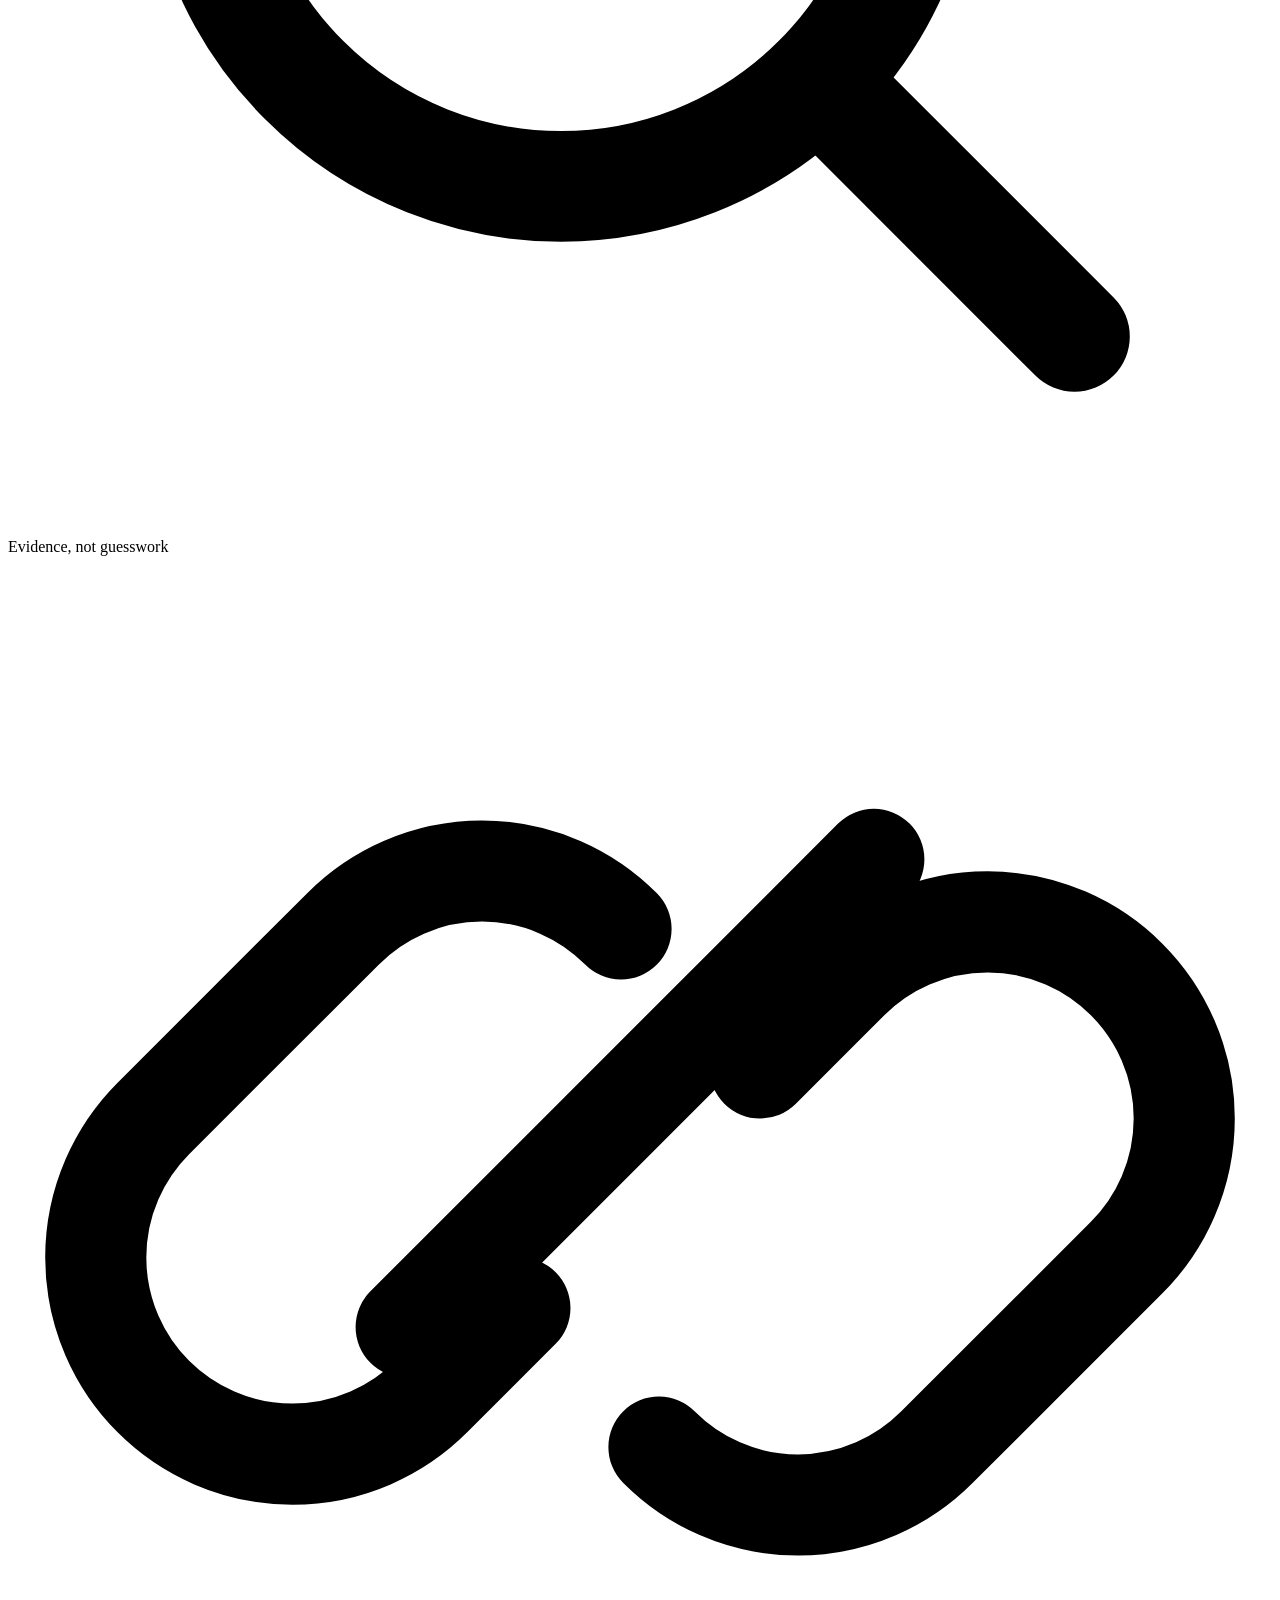
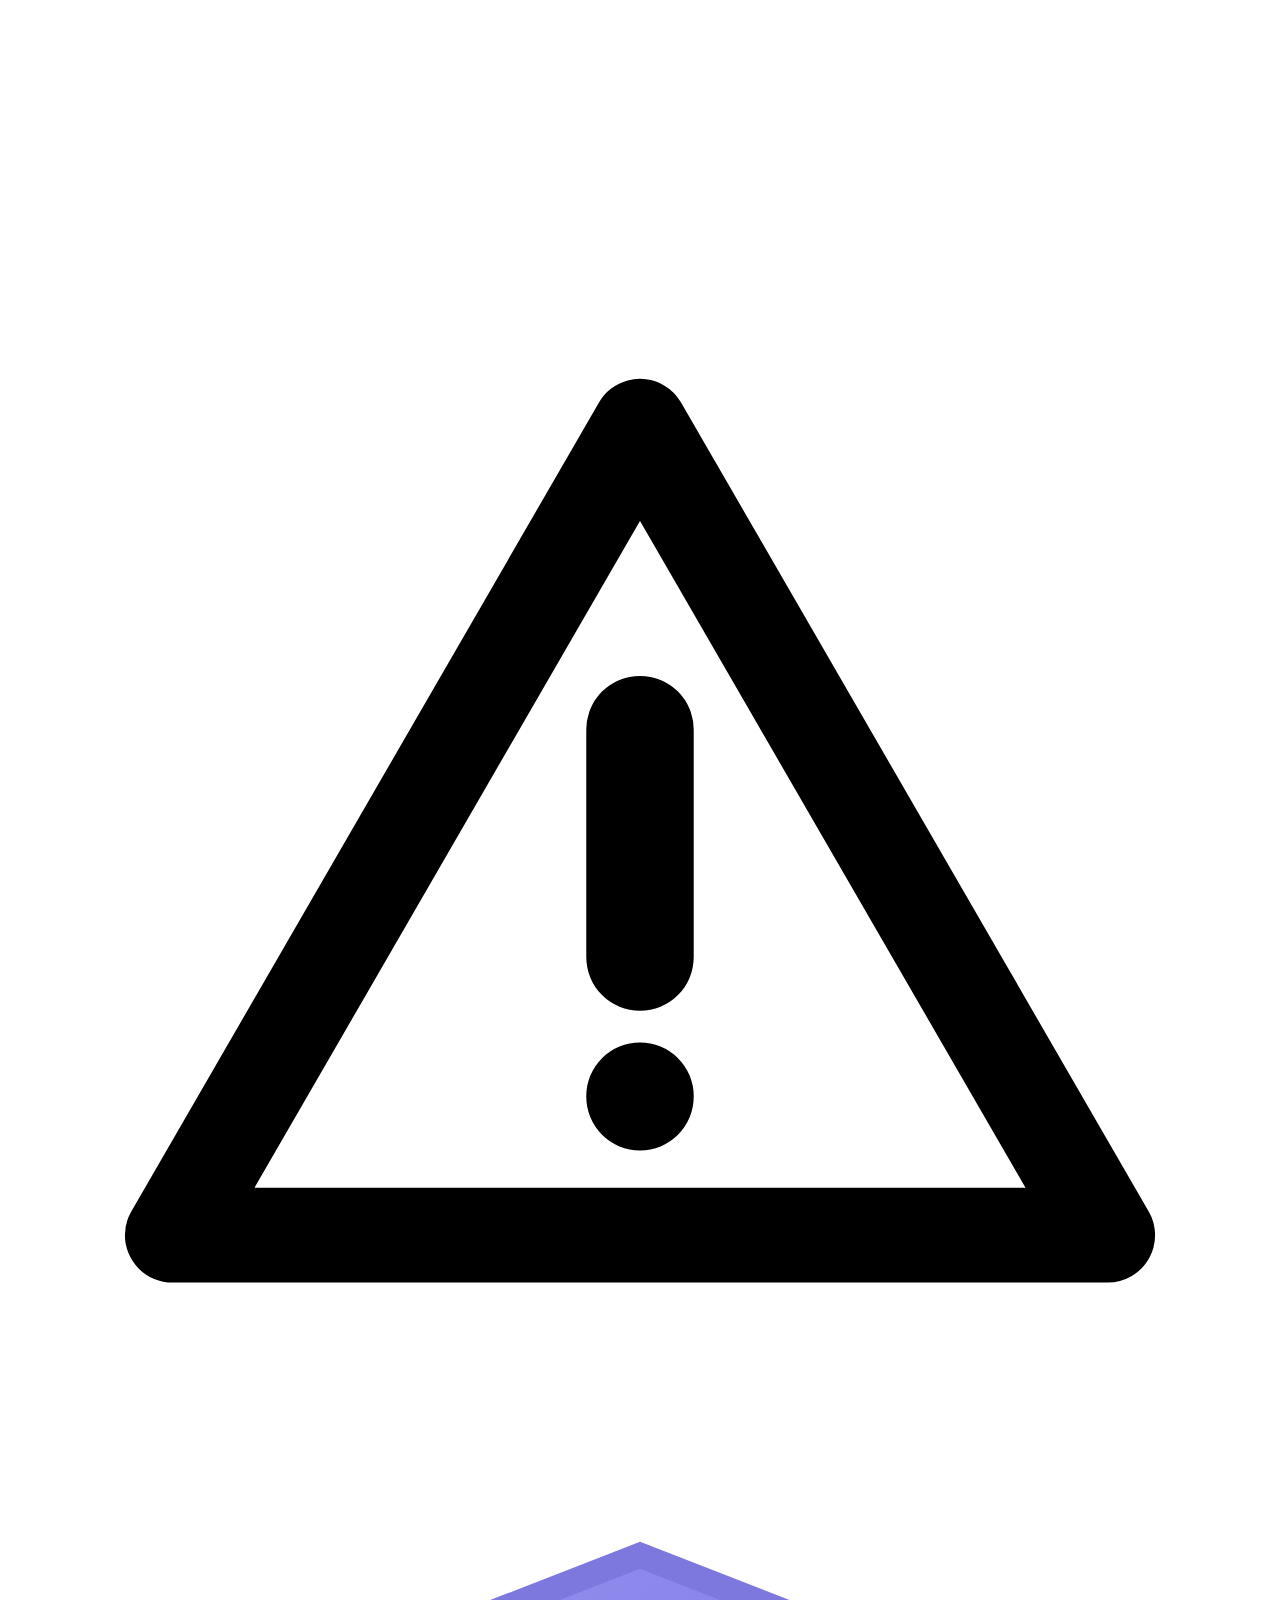
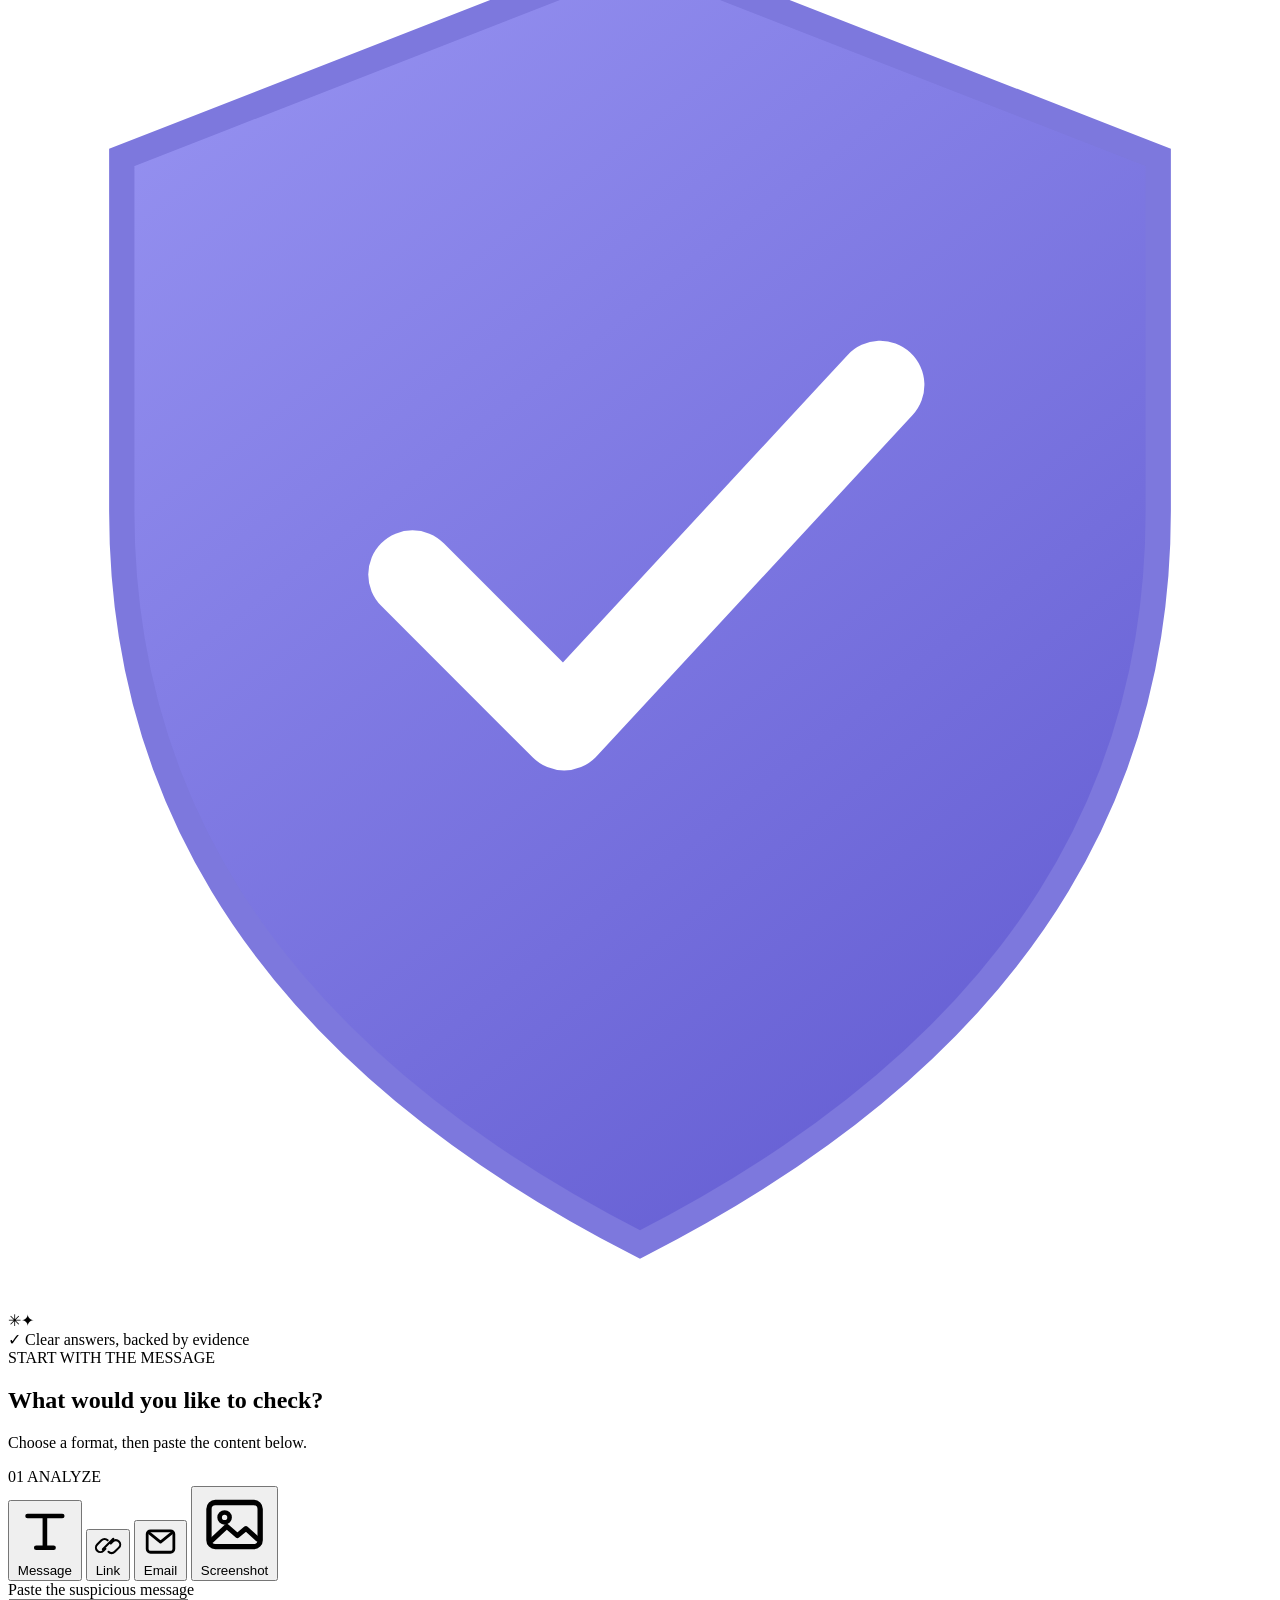
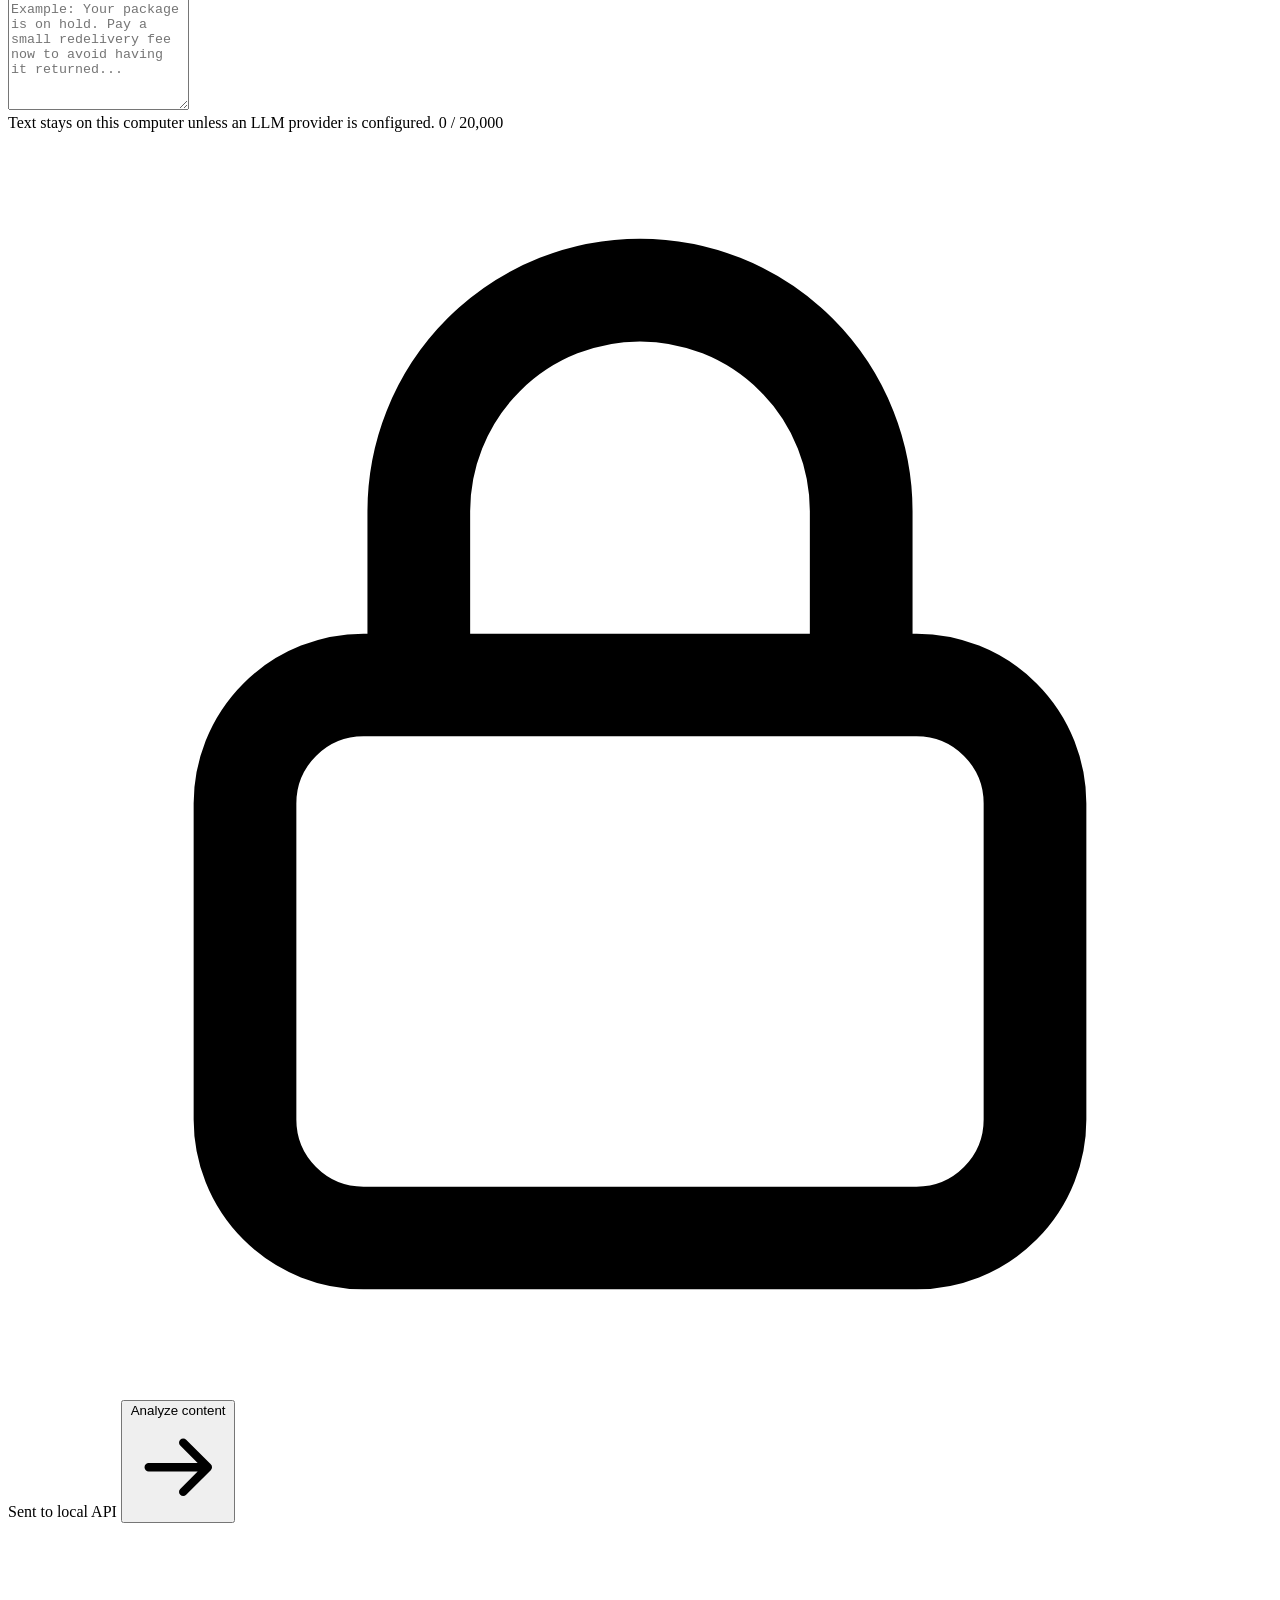
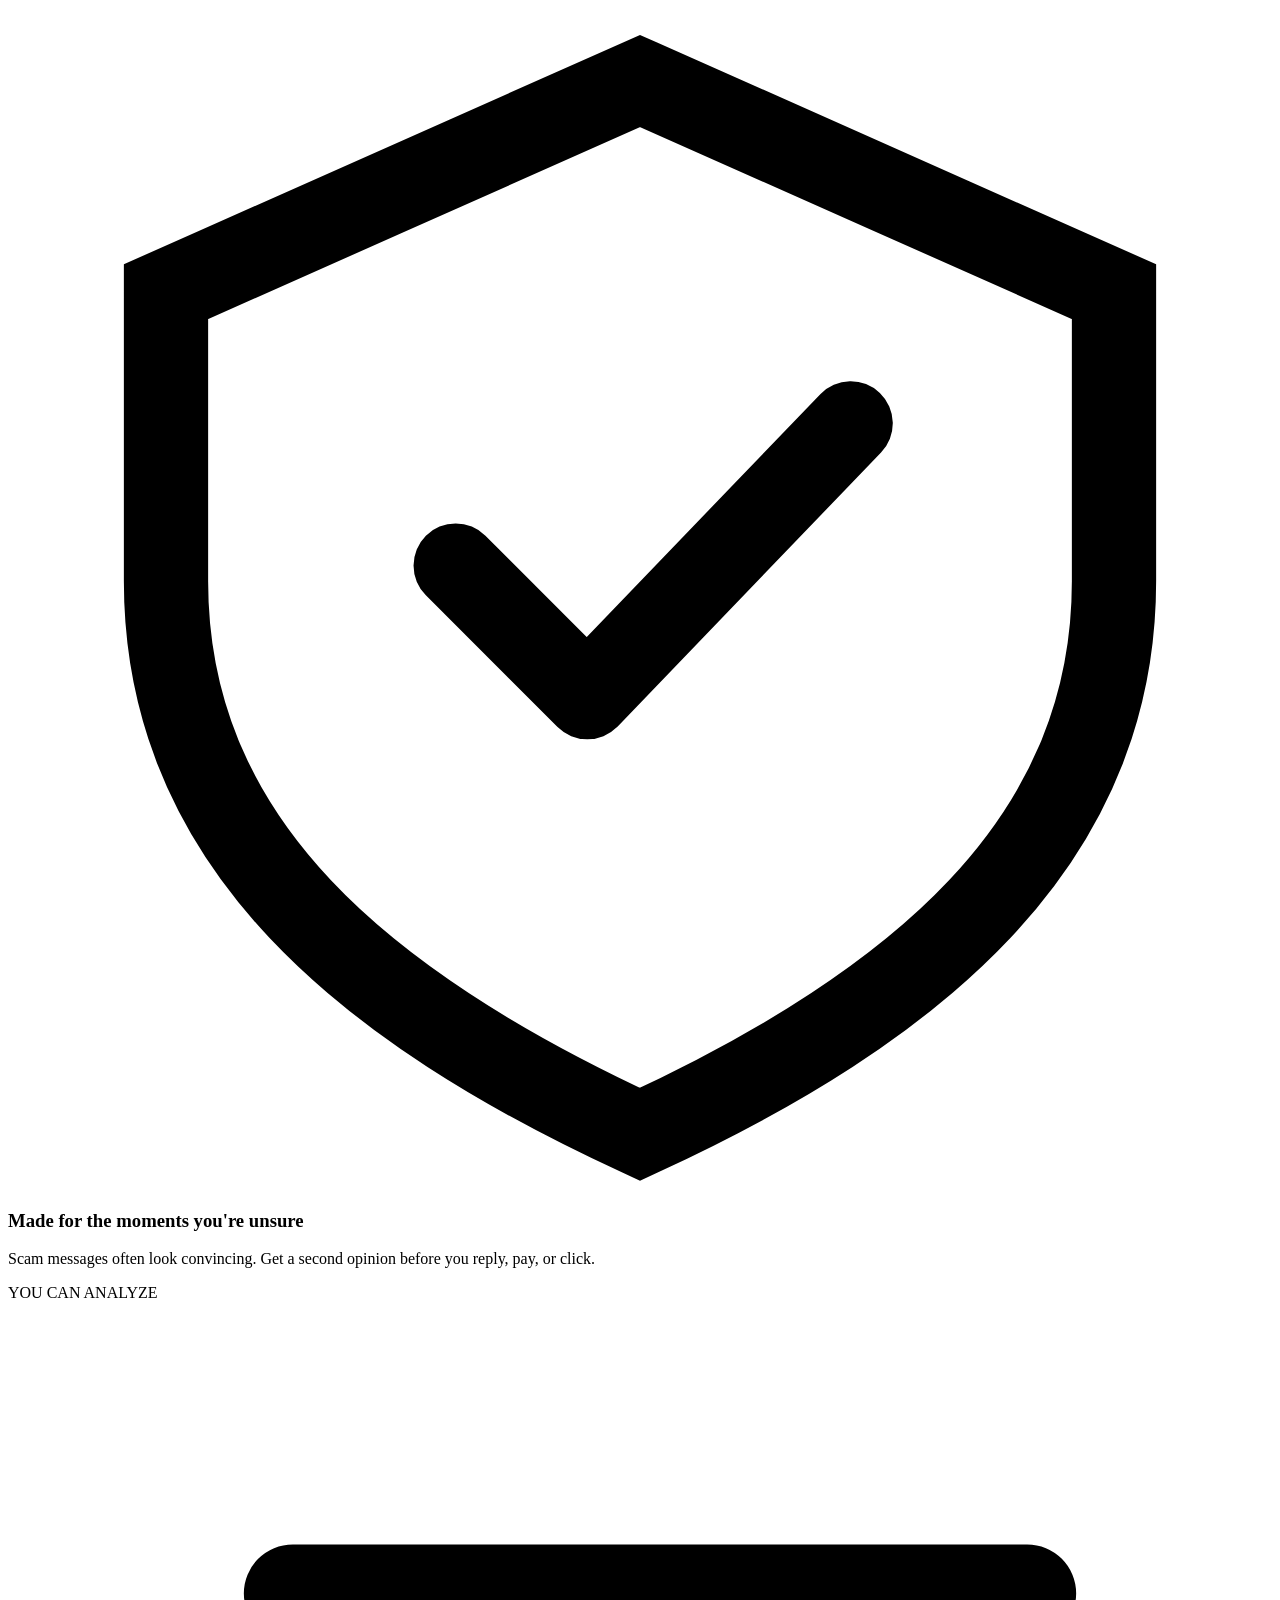
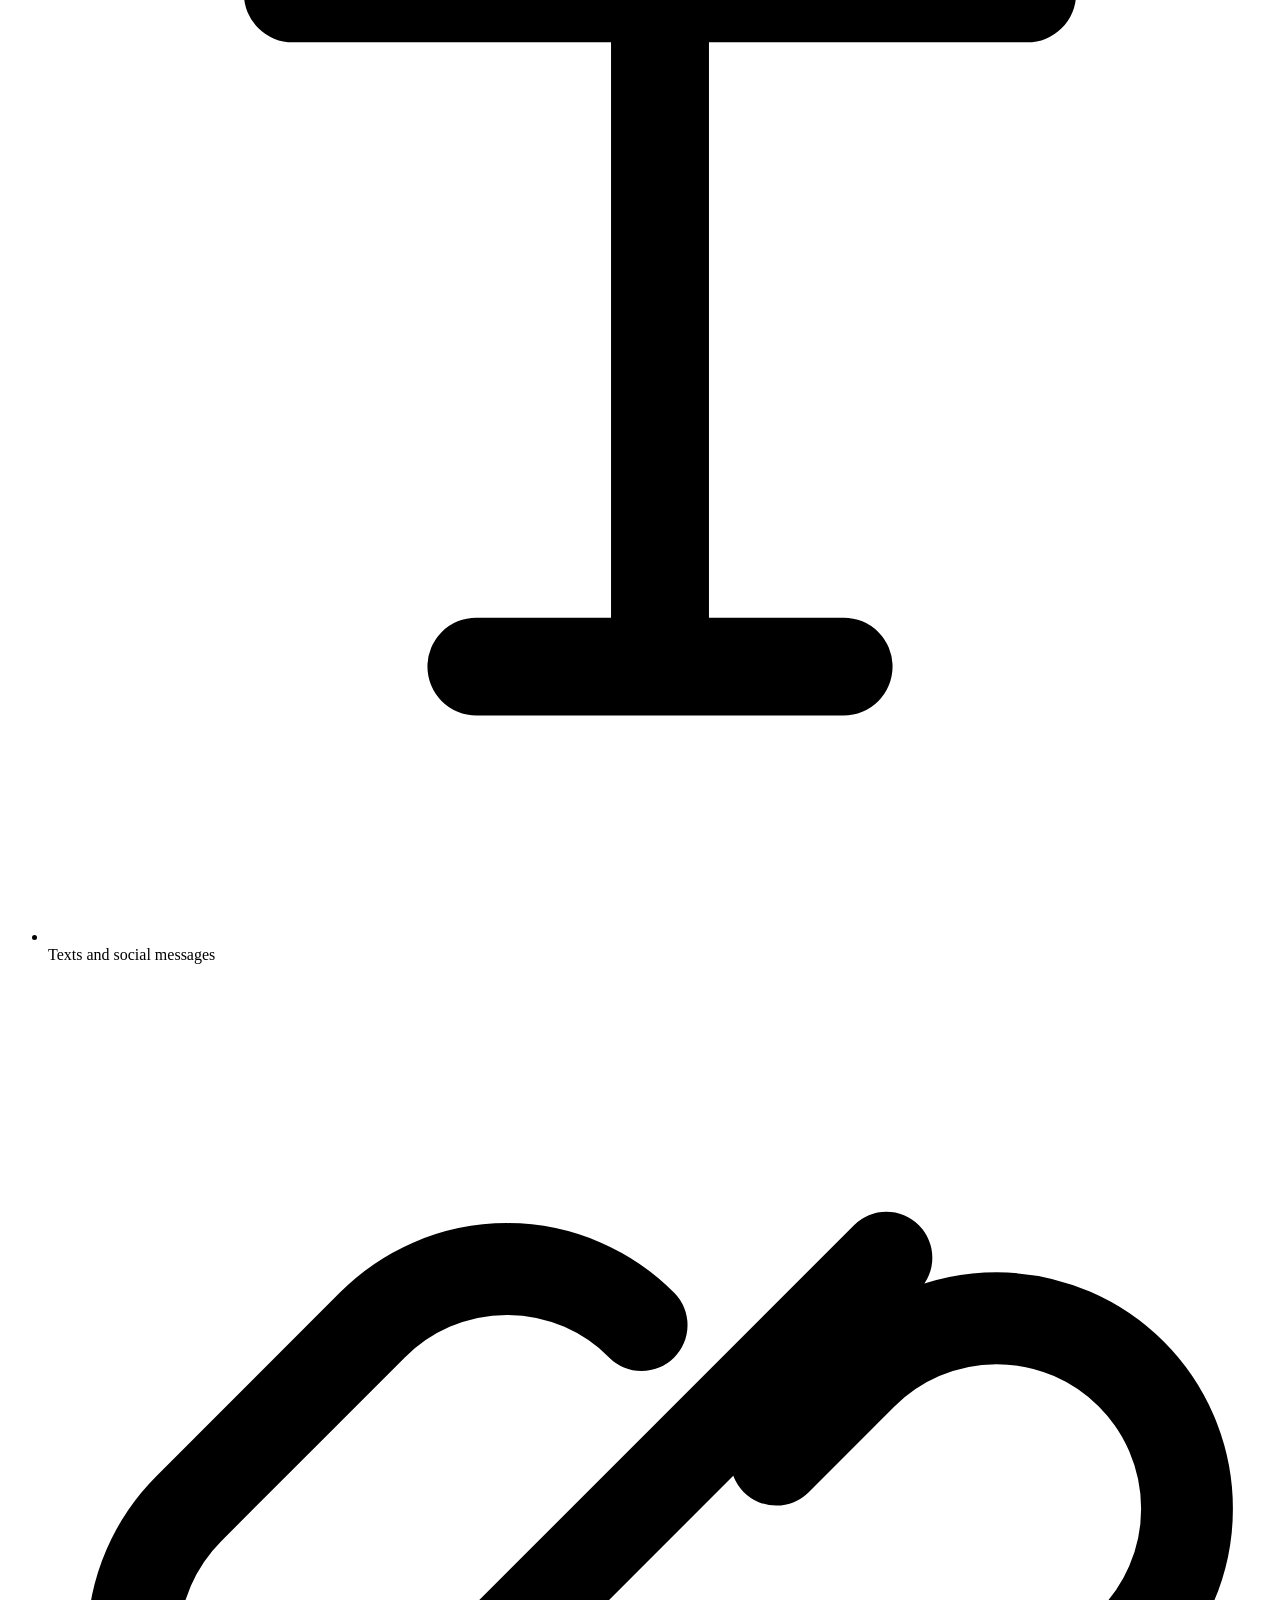
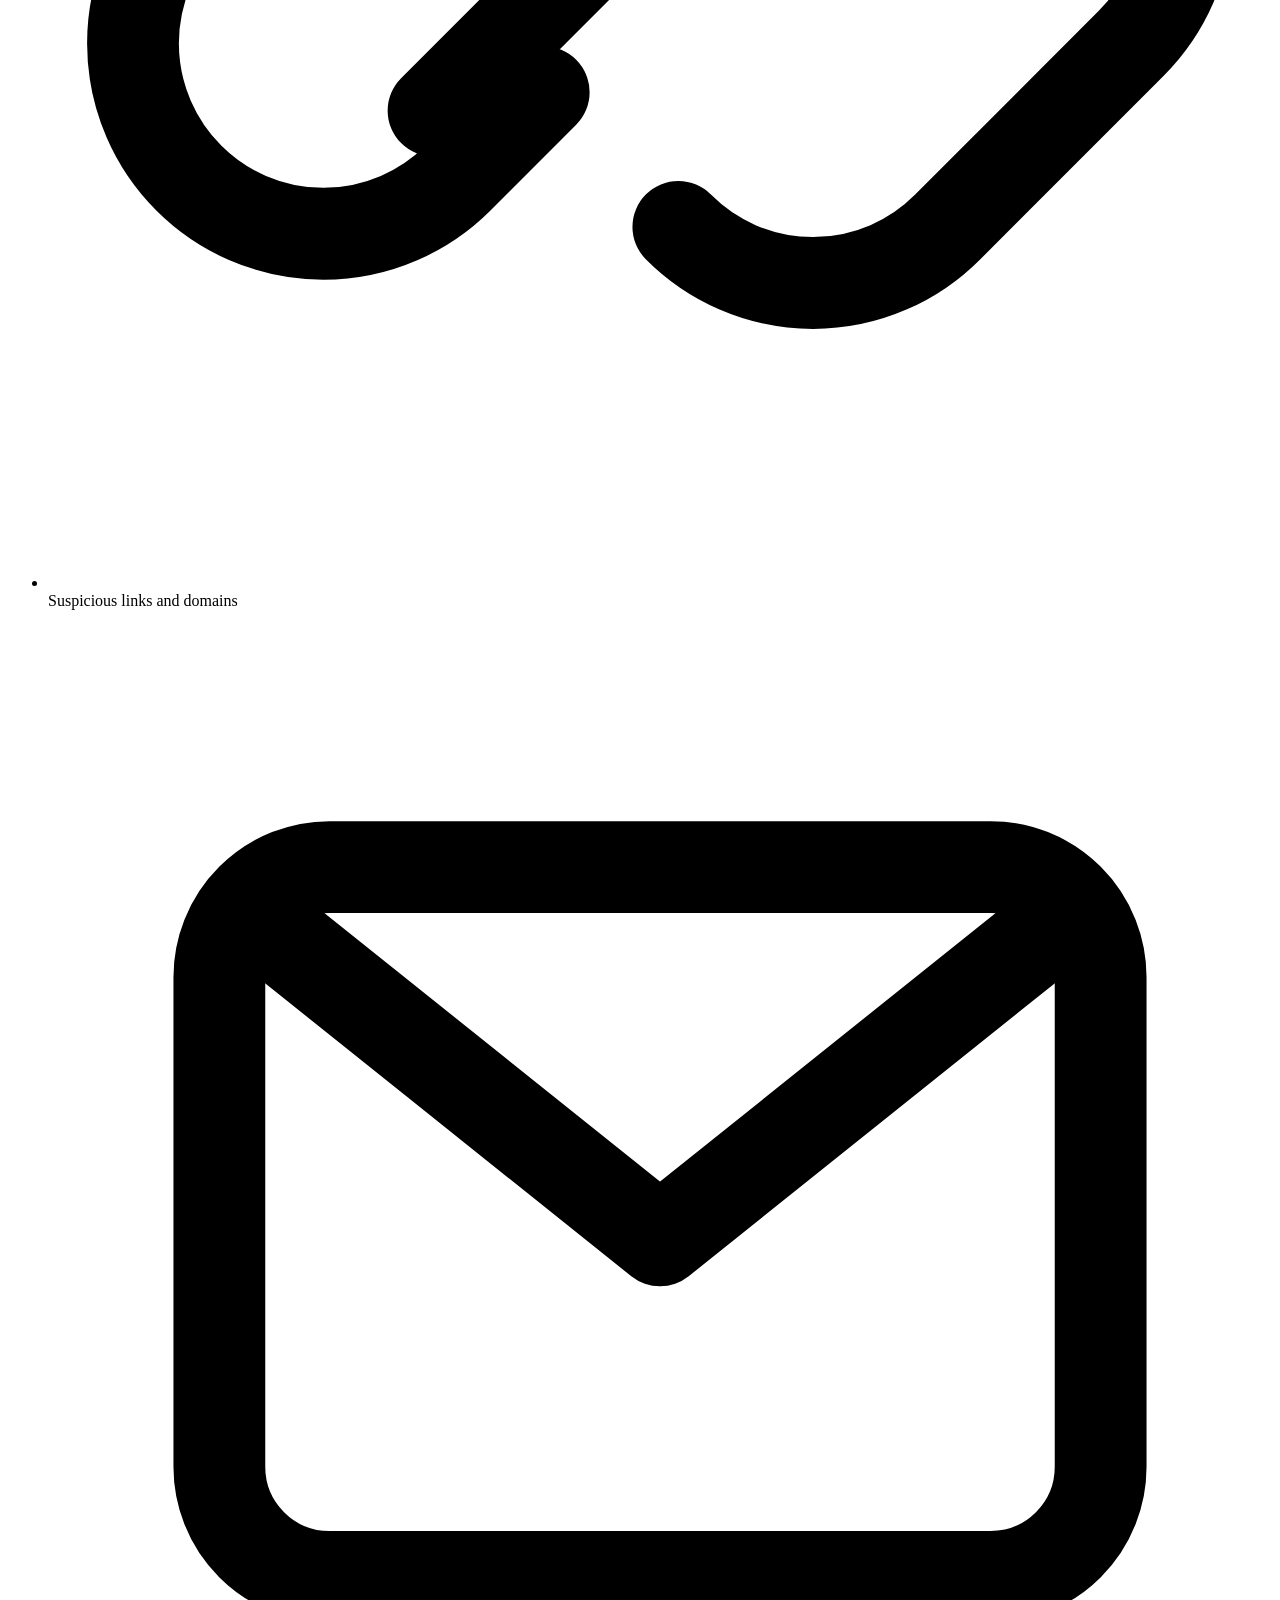
==== commit 31572f22: "ui updates" ====
--- a/scamsentinel/web/index.html
+++ b/scamsentinel/web/index.html
@@ -10,7 +10,7 @@
     <script src="/static/app.js" defer></script>
     <script src="/static/account-menu.js" defer></script>
   </head>
-  <body class="home">
+  <body class="theme-refresh">
     <header class="topbar">
       <a class="brand" href="/" aria-label="ScamSentinel home">
         <span class="brand-mark" aria-hidden="true">
@@ -62,7 +62,7 @@
       <section class="hero" id="analyzer">
         <div class="hero-copy">
           <div class="eyebrow"><span class="eyebrow-line"></span> YOUR PERSONAL SCAM CHECK</div>
-          <h1>Pause. Paste.<br><span>Know what you’re looking at.</span></h1>
+          <h1>Pause. Paste.<br><span>Know what you're looking at.</span></h1>
           <p class="hero-description">Suspicious text, unexpected email, or a link that feels off? Get a clear risk assessment and see exactly what raised the flag.</p>
           <div class="hero-assurance">
             <span><svg viewBox="0 0 16 16" aria-hidden="true"><path d="M8 1.5 13.5 4v3.7c0 3.2-2.4 5.3-5.5 6.8-3.1-1.5-5.5-3.6-5.5-6.8V4L8 1.5Z" fill="none" stroke="currentColor" stroke-width="1.4"/><path d="m5.5 7.8 1.6 1.6 3.5-3.6" fill="none" stroke="currentColor" stroke-width="1.4" stroke-linecap="round"/></svg> Private by design</span>
@@ -161,7 +161,7 @@
         <aside class="side-column">
           <div class="guide-card">
             <div class="guide-icon"><svg viewBox="0 0 24 24" aria-hidden="true"><path d="M12 3 21 7v5.5c0 5-3.8 8.1-9 10.5-5.2-2.4-9-5.5-9-10.5V7l9-4Z" fill="none" stroke="currentColor" stroke-width="1.6"/><path d="M8.5 12.2 11 14.7l5-5.2" fill="none" stroke="currentColor" stroke-width="1.6" stroke-linecap="round" stroke-linejoin="round"/></svg></div>
-            <h3>Made for the moments you’re unsure</h3>
+            <h3>Made for the moments you're unsure</h3>
             <p>Scam messages often look convincing. Get a second opinion before you reply, pay, or click.</p>
             <div class="guide-divider"></div>
             <div class="guide-list-title">YOU CAN ANALYZE</div>
